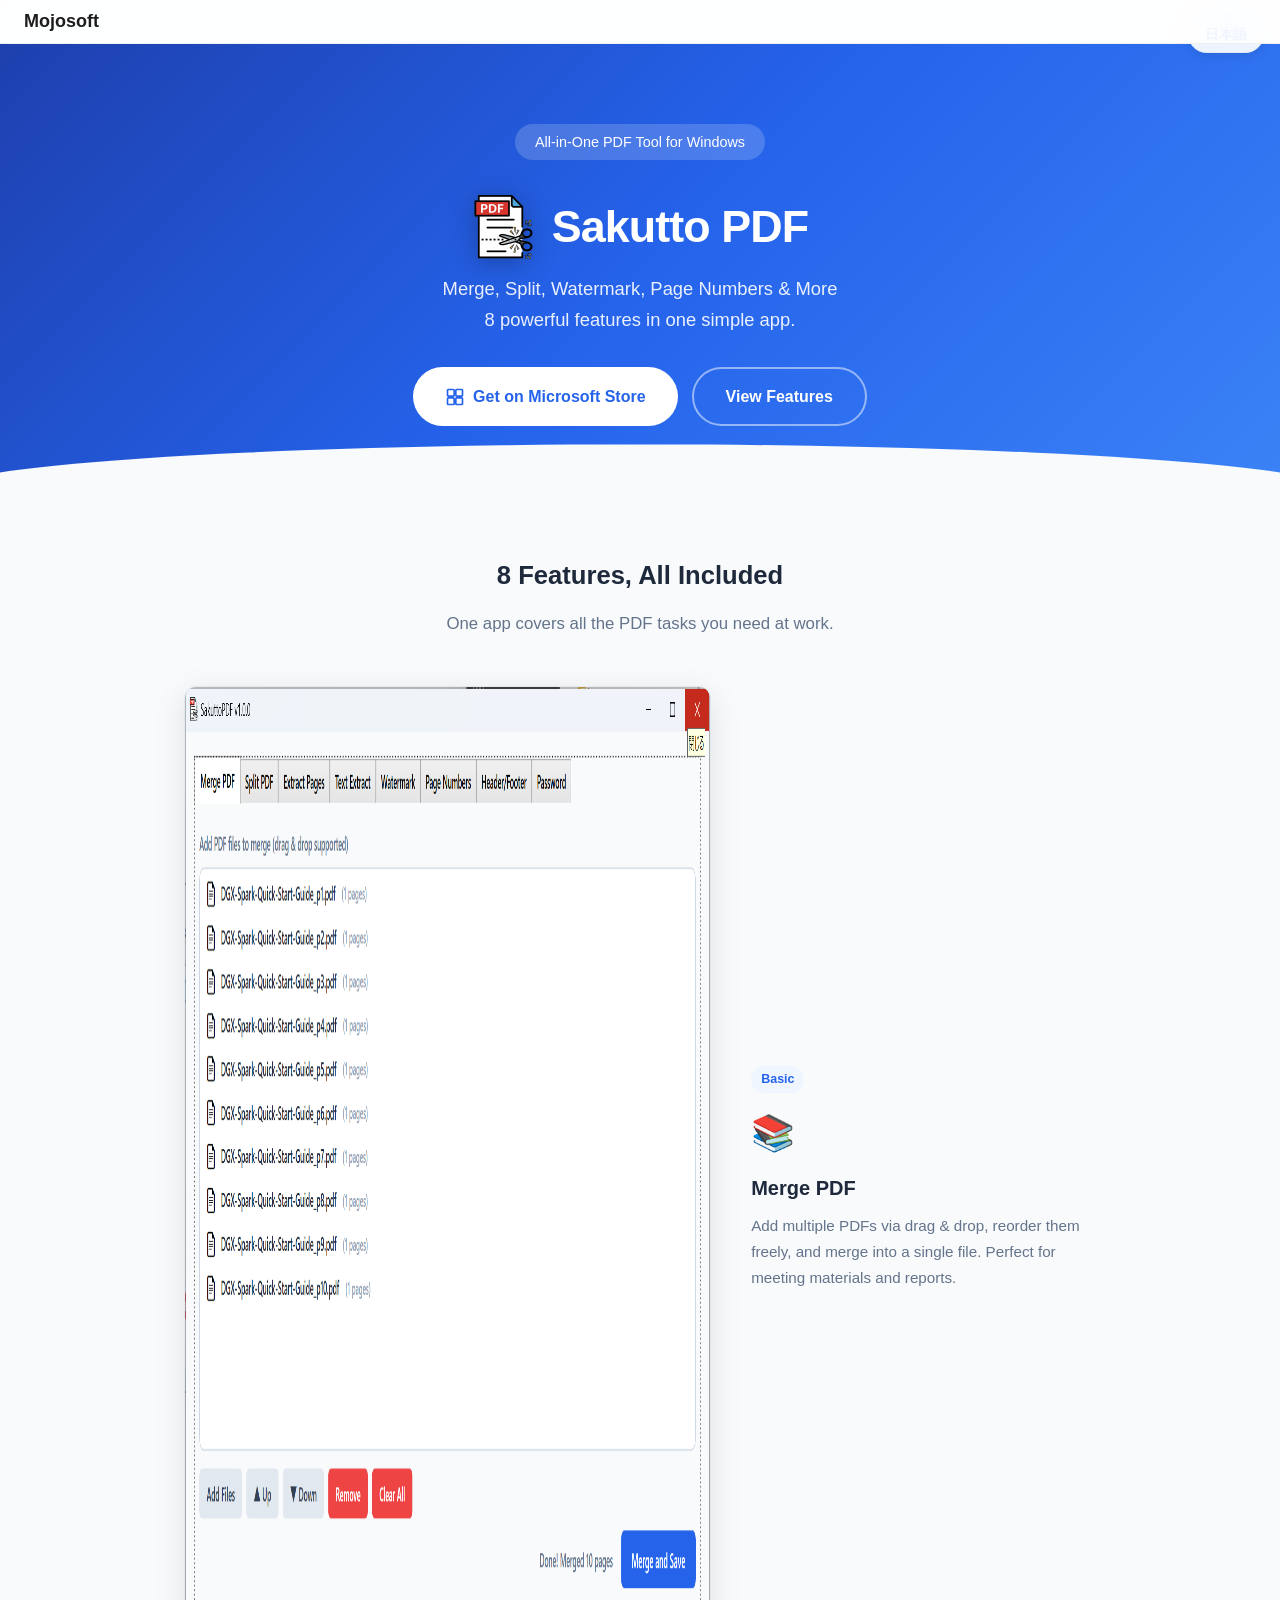
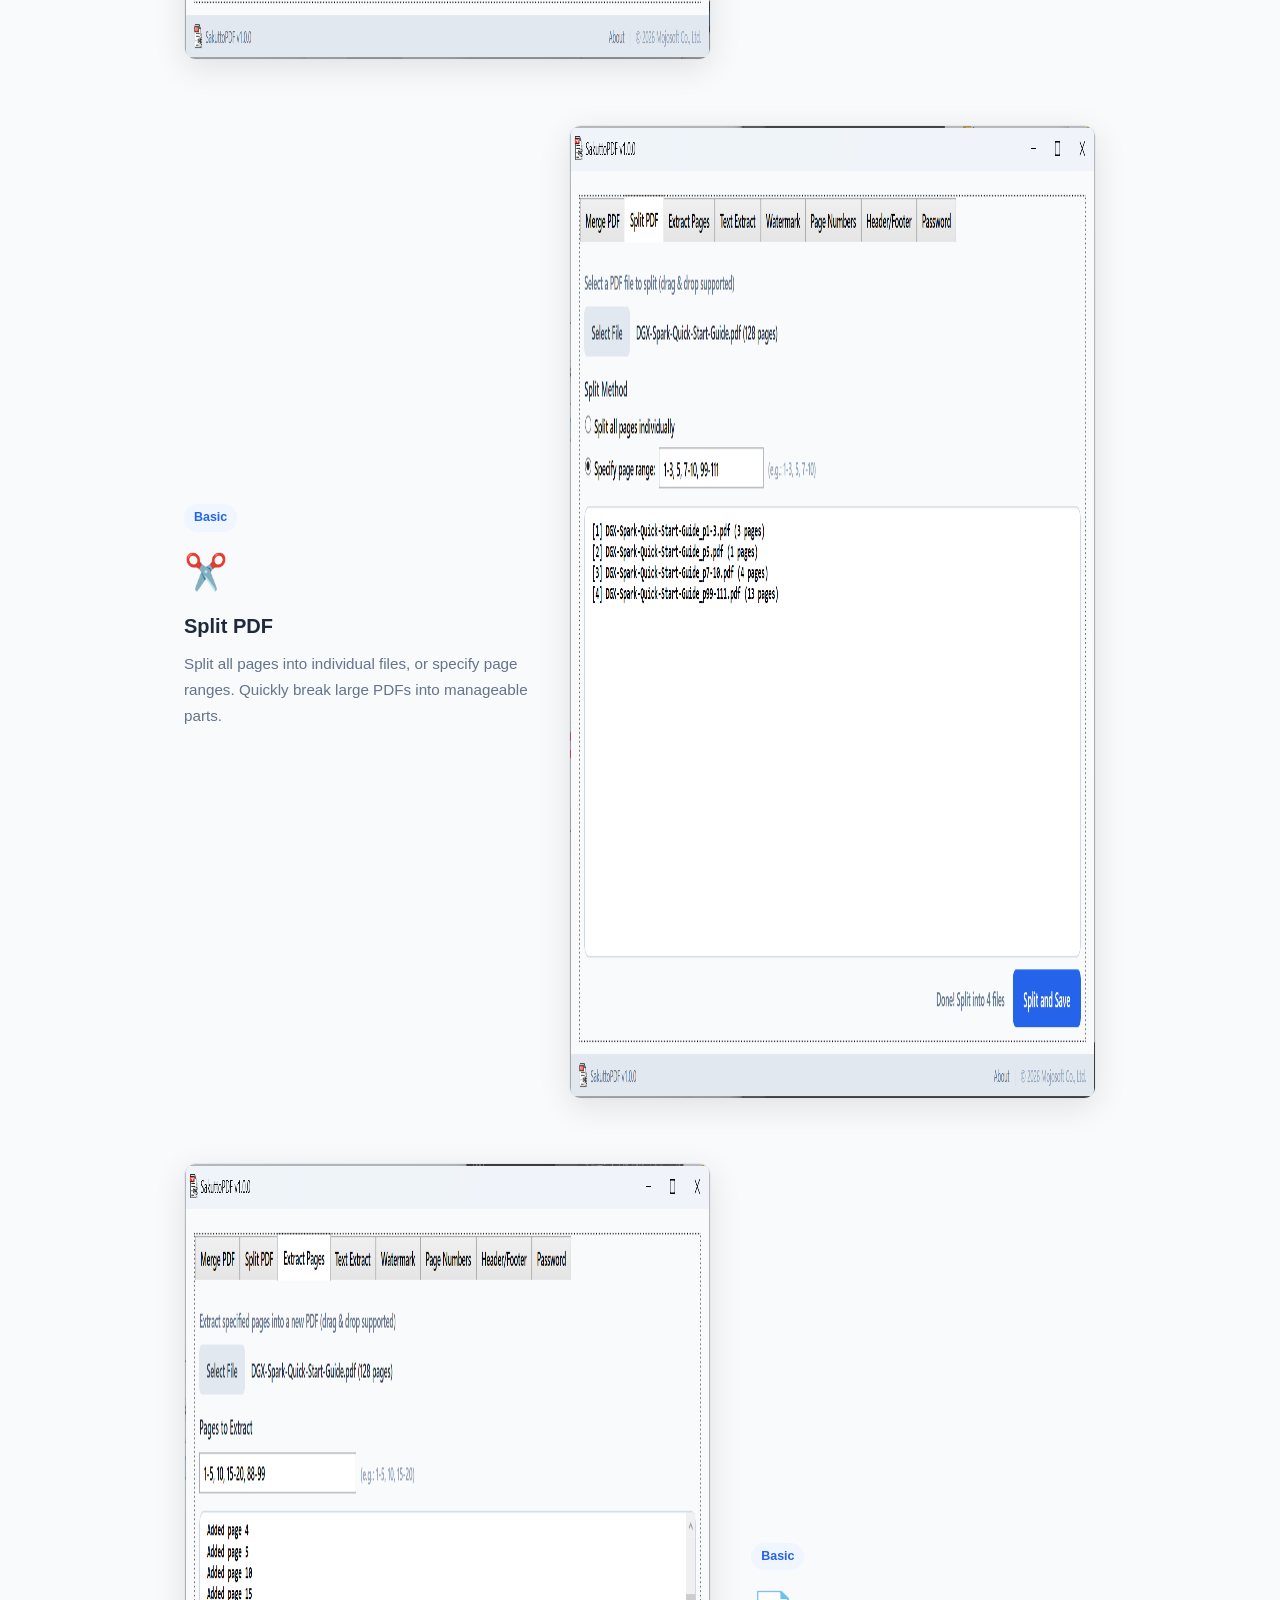
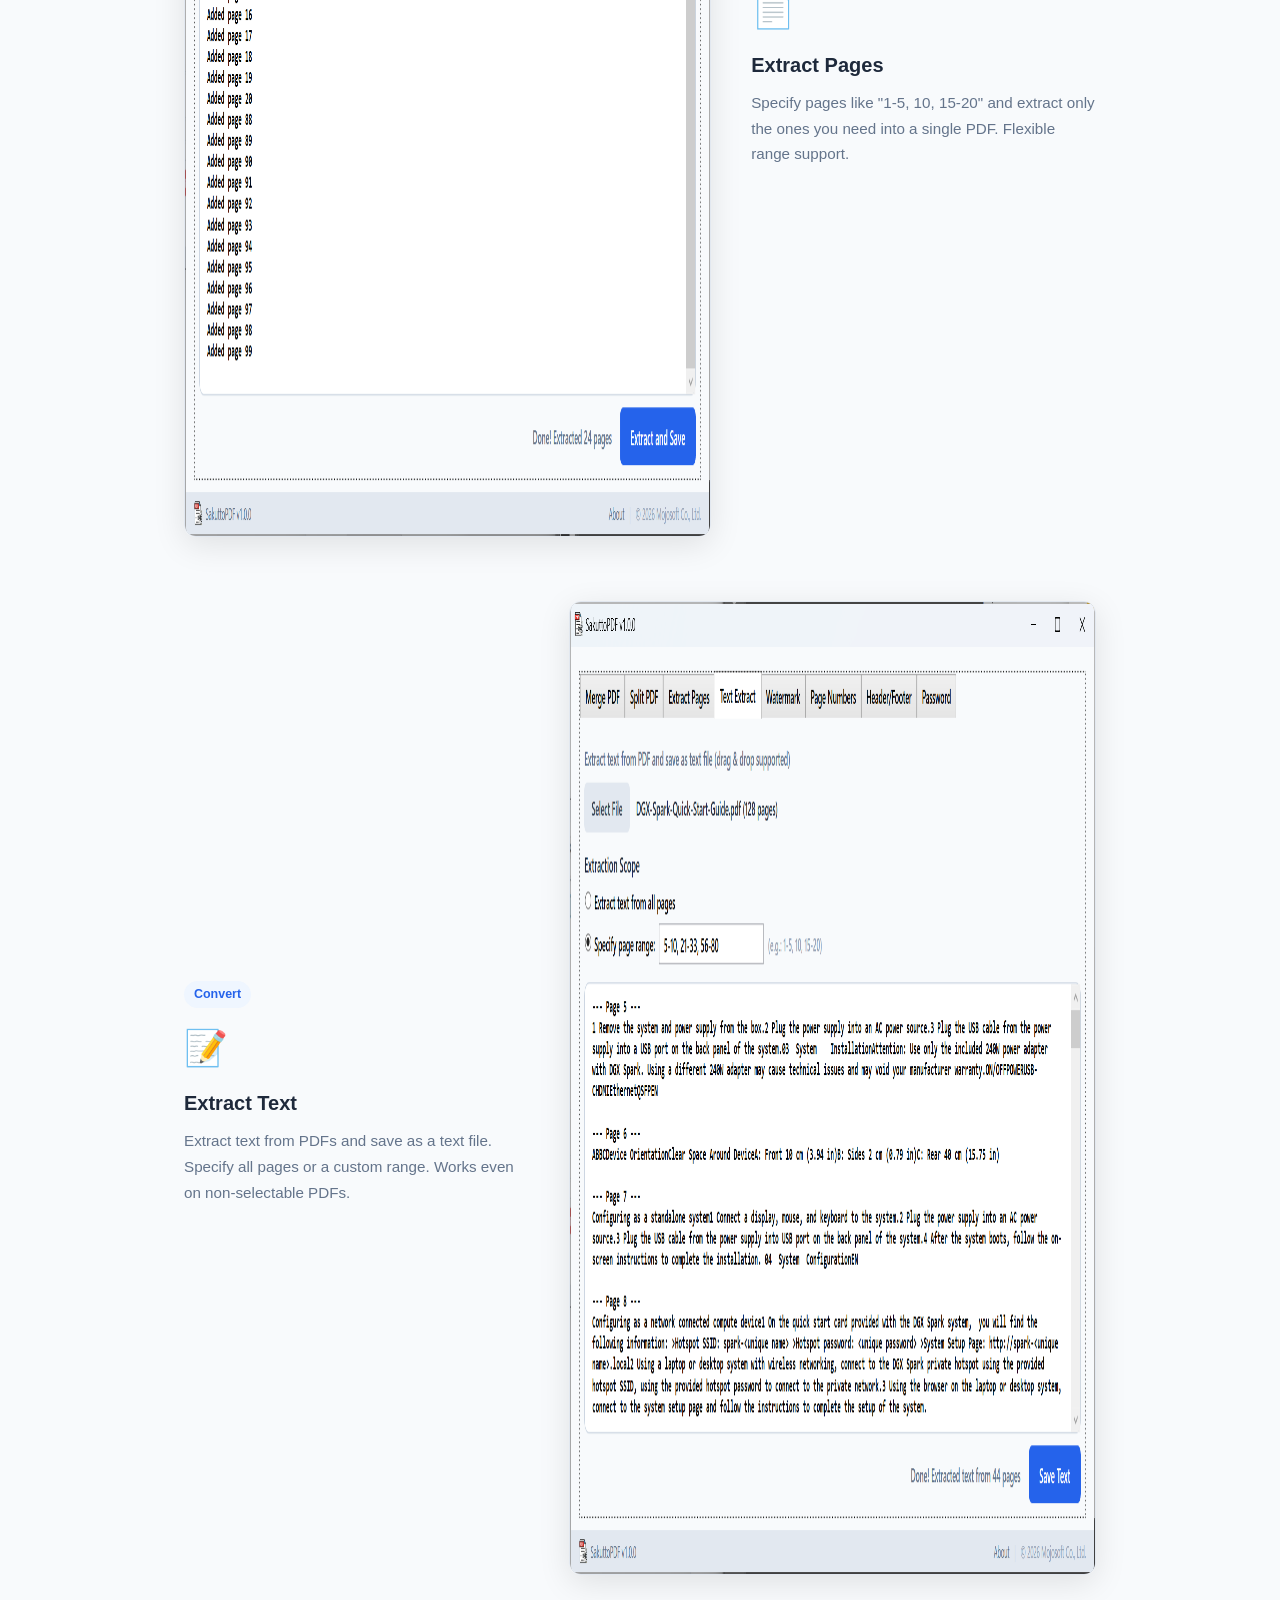
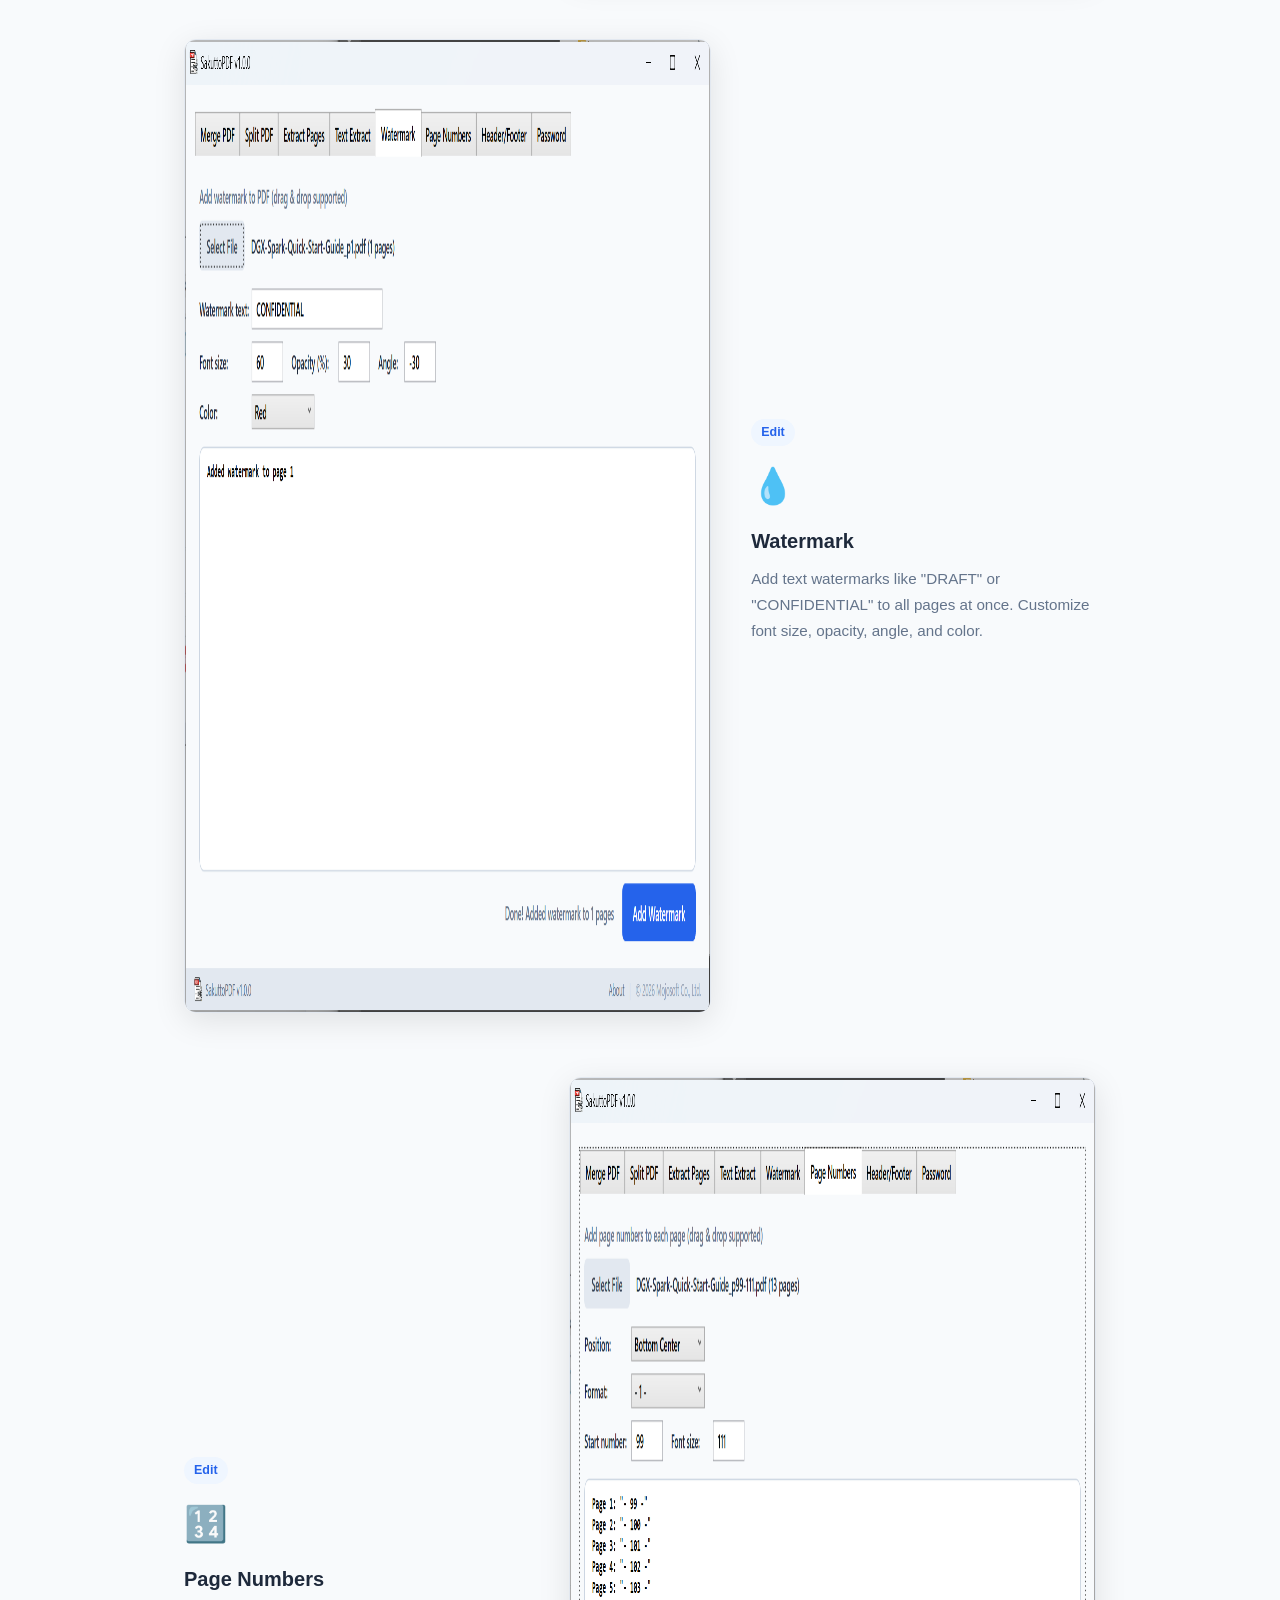
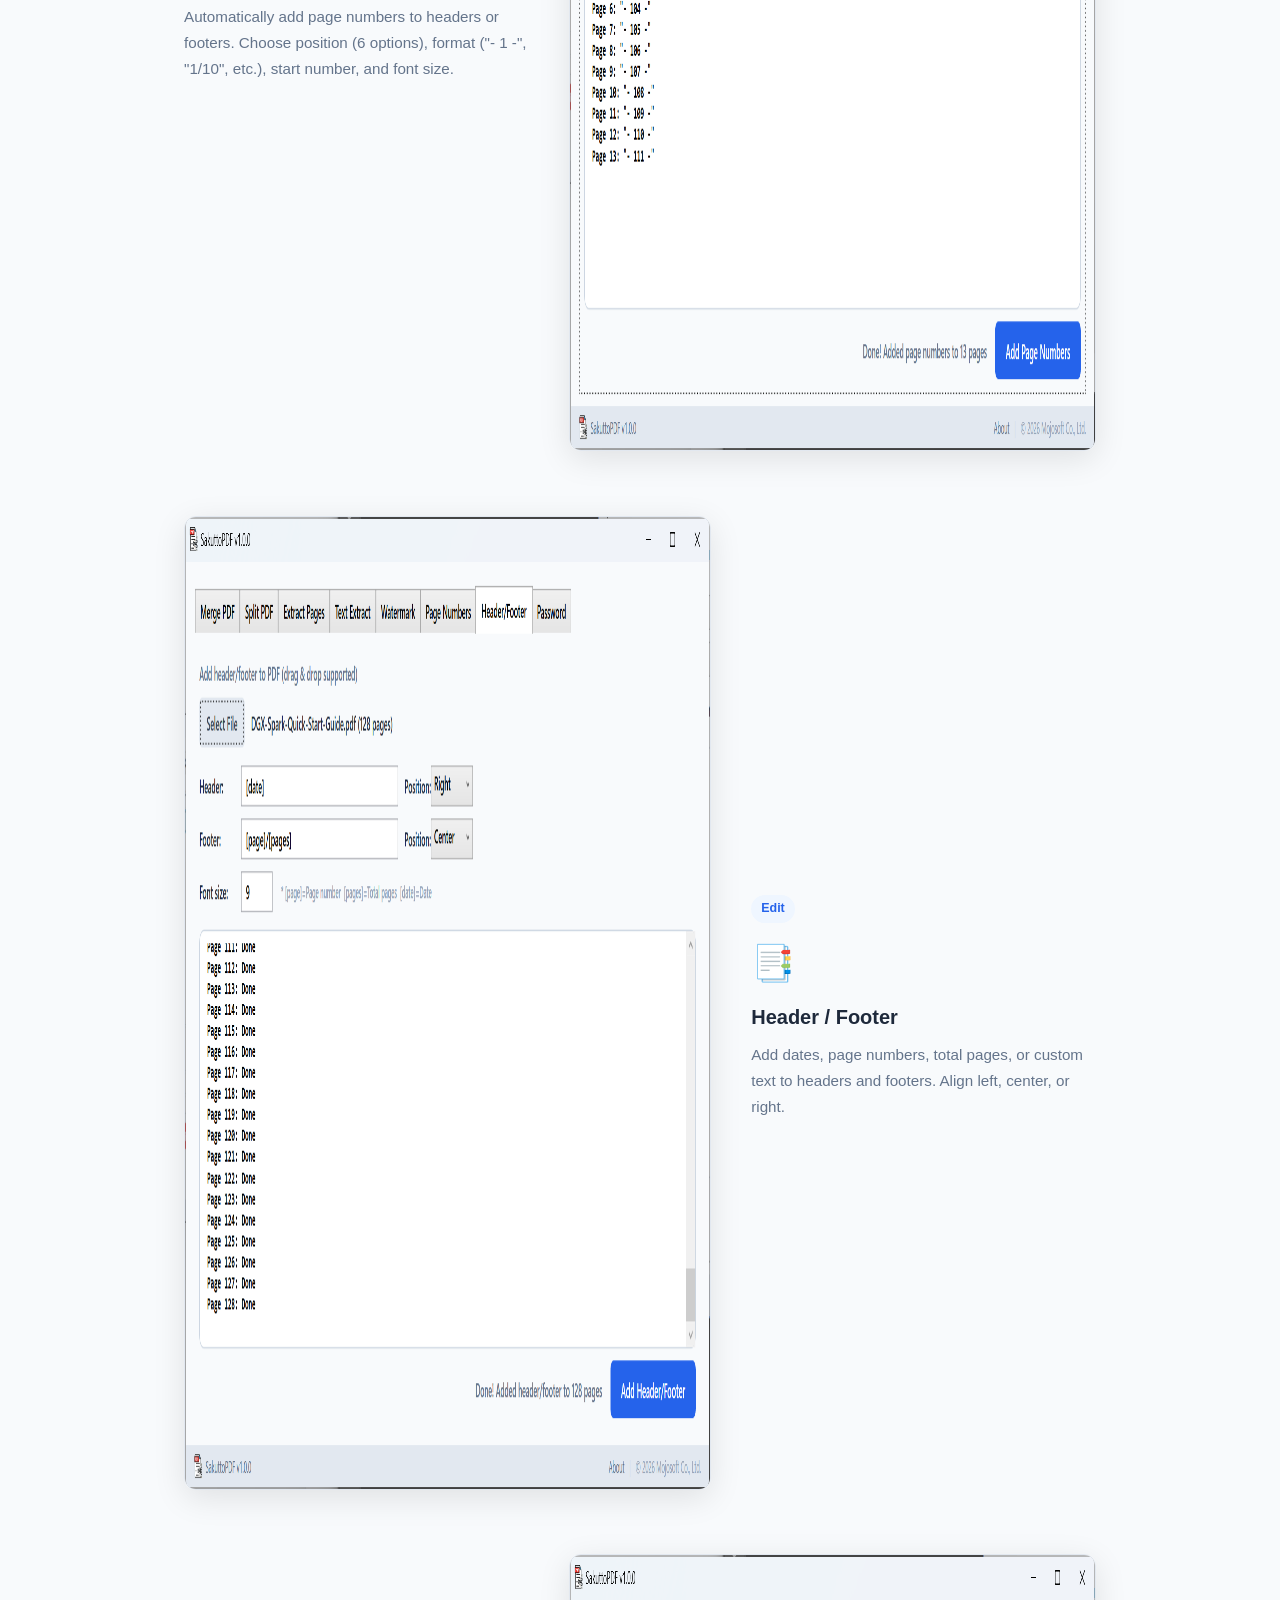
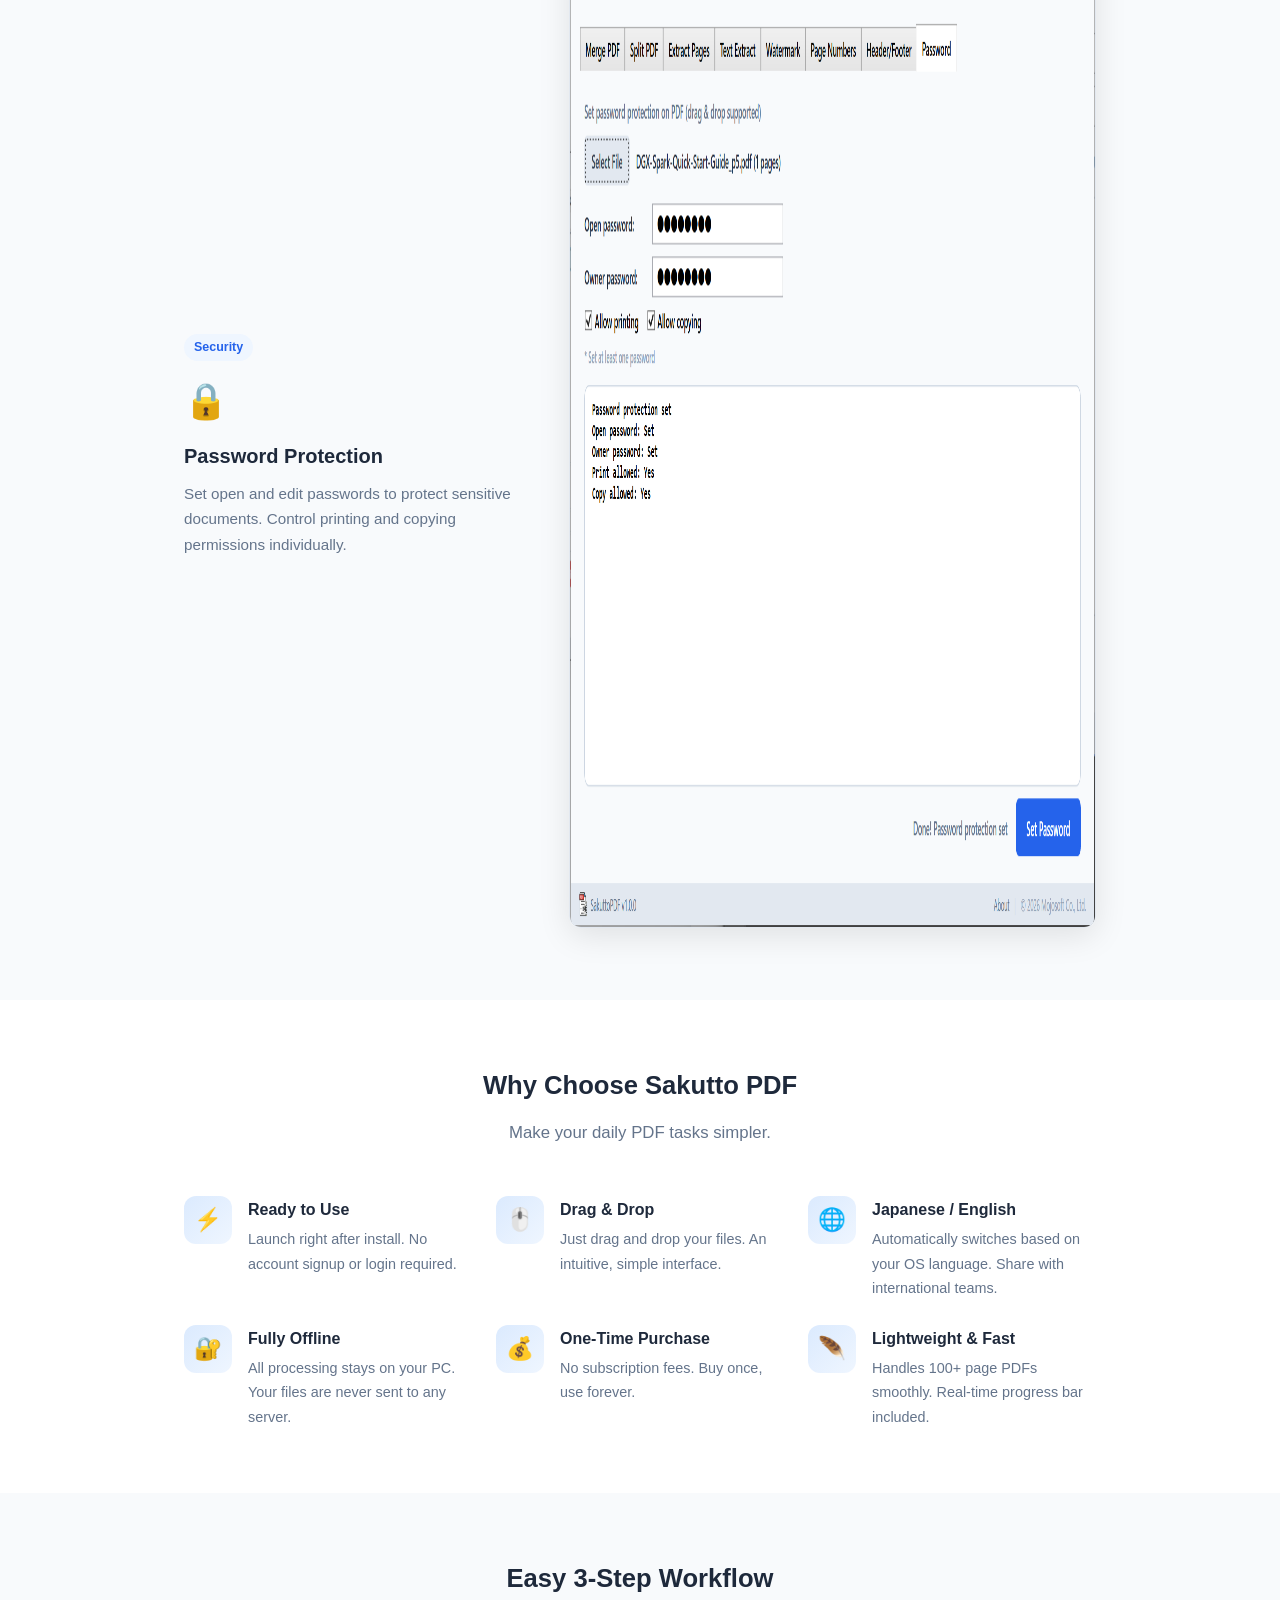
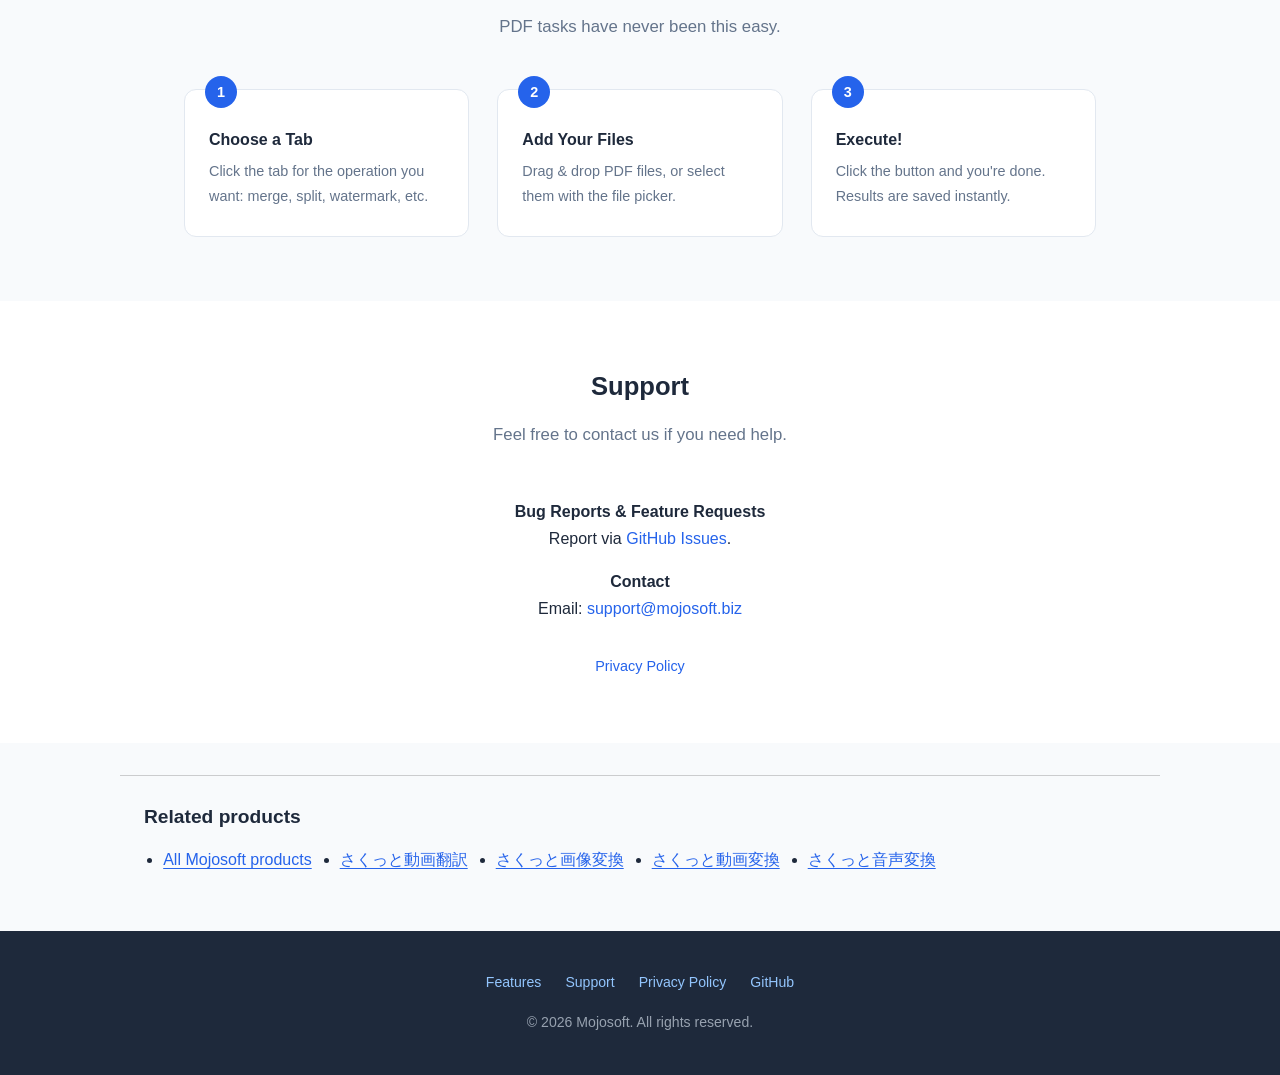
==== en/index.html @ d6b4203a "Improve product SEO, canonical URLs and language navigation" ====
<!DOCTYPE html>
<html lang="en" class="lang-en">
<head>
<meta charset="UTF-8">
<meta name="viewport" content="width=device-width, initial-scale=1.0">
<title>Sakutto PDF | Merge, Split &amp; Watermark PDFs on Windows</title>
<meta name="description" content="Eight PDF tools for Windows: merge, split, extract pages and text, add watermarks, page numbers, headers and footers, and password protection. Available on the Microsoft Store.">
<style>
*{margin:0;padding:0;box-sizing:border-box}
:root{--primary:#2563EB;--primary-dark:#1D4ED8;--accent:#F59E0B;--bg:#F8FAFC;--card:#FFFFFF;--text:#1E293B;--muted:#64748B;--border:#E2E8F0;--radius:12px}
body{font-family:"Segoe UI","Meiryo","Hiragino Sans",sans-serif;background:var(--bg);color:var(--text);line-height:1.7}
a{color:var(--primary);text-decoration:none}
a:hover{text-decoration:underline}

/* Language toggle */
.lang-toggle{position:fixed;top:16px;right:16px;z-index:1000;background:rgba(255,255,255,.92);border:1px solid var(--border);border-radius:999px;padding:6px 16px;font-size:.85rem;font-weight:600;cursor:pointer;box-shadow:0 2px 12px rgba(0,0,0,.1);transition:background .2s}
.lang-toggle:hover{background:#fff;box-shadow:0 4px 16px rgba(0,0,0,.15)}
[data-lang="ja"] .en,[data-lang="en"] .ja{display:none!important}

/* Hero */
.hero{background:linear-gradient(135deg,#1E40AF 0%,#2563EB 50%,#3B82F6 100%);color:#fff;padding:80px 24px 64px;text-align:center;position:relative;overflow:hidden}
.hero::after{content:"";position:absolute;bottom:-2px;left:0;right:0;height:48px;background:var(--bg);clip-path:ellipse(55% 100% at 50% 100%)}
.hero-title{display:flex;align-items:center;justify-content:center;gap:16px;margin-bottom:8px}
.hero-title img{width:64px;height:64px;filter:drop-shadow(0 4px 12px rgba(0,0,0,.25))}
.hero h1{font-size:2.8rem;font-weight:800;letter-spacing:-.02em;margin:0}
.hero .subtitle{font-size:1.15rem;opacity:.9;margin-bottom:32px;font-weight:400}
.hero .tagline{display:inline-block;background:rgba(255,255,255,.18);border-radius:999px;padding:6px 20px;font-size:.9rem;margin-bottom:28px;backdrop-filter:blur(4px)}
.cta-group{display:flex;gap:14px;justify-content:center;flex-wrap:wrap}
.btn{display:inline-flex;align-items:center;gap:8px;padding:14px 32px;border-radius:999px;font-size:1rem;font-weight:600;transition:transform .15s,box-shadow .15s;cursor:pointer;border:none}
.btn-primary{background:#fff;color:var(--primary)}
.btn-primary:hover{transform:translateY(-2px);box-shadow:0 8px 24px rgba(0,0,0,.18);text-decoration:none}
.btn-outline{background:transparent;color:#fff;border:2px solid rgba(255,255,255,.5)}
.btn-outline:hover{background:rgba(255,255,255,.12);text-decoration:none}

/* Container */
.container{max-width:960px;margin:0 auto;padding:0 24px}

/* Section */
.section{padding:64px 0}
.section-title{font-size:1.6rem;font-weight:700;text-align:center;margin-bottom:12px}
.section-desc{text-align:center;color:var(--muted);margin-bottom:48px;font-size:1.05rem}

/* Feature detail rows */
.feature-row{display:flex;gap:40px;align-items:center;margin-bottom:56px;flex-wrap:wrap}
.feature-row:last-child{margin-bottom:0}
.feature-row.reverse{flex-direction:row-reverse}
.feature-img{flex:1 1 55%;min-width:280px}
.feature-img img{width:100%;border-radius:var(--radius);box-shadow:0 8px 32px rgba(0,0,0,.10);border:1px solid var(--border);transition:transform .2s,box-shadow .2s}
.feature-img img:hover{transform:scale(1.02);box-shadow:0 12px 40px rgba(0,0,0,.15)}
.feature-info{flex:1 1 35%;min-width:220px}
.feature-info .feature-icon{font-size:2.2rem;margin-bottom:8px;display:block}
.feature-info h3{font-size:1.25rem;margin-bottom:8px;font-weight:700}
.feature-info p{font-size:.95rem;color:var(--muted);line-height:1.7}
.feature-info .feature-tag{display:inline-block;background:#EFF6FF;color:var(--primary);font-size:.78rem;font-weight:600;padding:3px 10px;border-radius:999px;margin-bottom:10px}

/* Points */
.points{display:grid;grid-template-columns:repeat(auto-fit,minmax(260px,1fr));gap:24px;margin-top:40px}
.point{display:flex;gap:16px;align-items:flex-start}
.point-icon{flex-shrink:0;width:48px;height:48px;border-radius:12px;background:linear-gradient(135deg,#DBEAFE,#EFF6FF);display:flex;align-items:center;justify-content:center;font-size:1.4rem}
.point h3{font-size:1rem;margin-bottom:4px}
.point p{font-size:.9rem;color:var(--muted)}

/* How to use */
.steps{display:grid;grid-template-columns:repeat(auto-fit,minmax(240px,1fr));gap:28px;counter-reset:step}
.step{background:var(--card);border:1px solid var(--border);border-radius:var(--radius);padding:28px 24px;position:relative}
.step::before{counter-increment:step;content:counter(step);position:absolute;top:-14px;left:20px;width:32px;height:32px;border-radius:50%;background:var(--primary);color:#fff;font-weight:700;font-size:.9rem;display:flex;align-items:center;justify-content:center}
.step h3{margin-top:8px;font-size:1rem;margin-bottom:6px}
.step p{font-size:.9rem;color:var(--muted)}

/* Footer */
footer{background:#1E293B;color:#CBD5E1;padding:40px 24px;text-align:center;font-size:.88rem}
footer a{color:#93C5FD}
footer .footer-links{margin-bottom:16px;display:flex;gap:24px;justify-content:center;flex-wrap:wrap}
footer .copyright{opacity:.7;margin-top:8px}

/* Responsive */
@media(max-width:700px){
  .hero h1{font-size:2rem}
  .hero .subtitle{font-size:1rem}
  .feature-row,.feature-row.reverse{flex-direction:column}
  .feature-img{min-width:100%}
  .feature-info{min-width:100%;text-align:center}
  .section{padding:48px 0}
  .feature-row{margin-bottom:40px}
}
</style>
  <link rel="canonical" href="https://mojosoftjp.github.io/sakutto-pdf/en/">
  <link rel="alternate" href="https://mojosoftjp.github.io/sakutto-pdf/" hreflang="ja">
  <link rel="alternate" href="https://mojosoftjp.github.io/sakutto-pdf/en/" hreflang="en">
  <link rel="alternate" href="https://mojosoftjp.github.io/sakutto-pdf/" hreflang="x-default">
  <meta name="robots" content="index, follow, max-image-preview:large">
  <meta property="og:title" content="Sakutto PDF | Merge, Split &amp; Watermark PDFs on Windows">
  <meta property="og:description" content="Eight PDF tools for Windows: merge, split, extract pages and text, add watermarks, page numbers, headers and footers, and password protection. Available on the Microsoft Store.">
  <meta property="og:url" content="https://mojosoftjp.github.io/sakutto-pdf/en/">
  <meta property="og:type" content="website">
  <meta property="og:site_name" content="Mojosoft">
  <meta property="og:locale" content="en_US">
  <meta name="twitter:title" content="Sakutto PDF | Merge, Split &amp; Watermark PDFs on Windows">
  <meta name="twitter:description" content="Eight PDF tools for Windows: merge, split, extract pages and text, add watermarks, page numbers, headers and footers, and password protection. Available on the Microsoft Store.">
  <meta property="og:image" content="https://mojosoftjp.github.io/sakutto-pdf/ss1.png">
  <meta name="twitter:image" content="https://mojosoftjp.github.io/sakutto-pdf/ss1.png">
  <meta property="og:image:alt" content="Sakutto PDF | Merge, Split &amp; Watermark PDFs on Windows">
  <meta name="twitter:image:alt" content="Sakutto PDF | Merge, Split &amp; Watermark PDFs on Windows">
  <meta property="og:image:width" content="1505">
  <meta property="og:image:height" content="974">
  <meta name="twitter:card" content="summary_large_image">
<script type="application/ld+json">
{
  "@context": "https://schema.org",
  "@graph": [
    {
      "@type": "SoftwareApplication",
      "@id": "https://mojosoftjp.github.io/sakutto-pdf/en/#software",
      "name": "さくっとPDF",
      "url": "https://mojosoftjp.github.io/sakutto-pdf/en/",
      "description": "Eight PDF tools for Windows: merge, split, extract pages and text, add watermarks, page numbers, headers and footers, and password protection. Available on the Microsoft Store.",
      "image": "https://mojosoftjp.github.io/sakutto-pdf/ss1.png",
      "operatingSystem": "Windows",
      "applicationCategory": "UtilitiesApplication",
      "inLanguage": "en",
      "publisher": {
        "@type": "Organization",
        "@id": "https://mojosoft.biz/#organization",
        "name": "Mojosoft",
        "url": "https://mojosoft.biz/"
      }
    },
    {
      "@type": "BreadcrumbList",
      "@id": "https://mojosoftjp.github.io/sakutto-pdf/en/#breadcrumb",
      "itemListElement": [
        {
          "@type": "ListItem",
          "position": 1,
          "name": "Mojosoft",
          "item": "https://mojosoft.biz/"
        },
        {
          "@type": "ListItem",
          "position": 2,
          "name": "さくっとPDF",
          "item": "https://mojosoftjp.github.io/sakutto-pdf/en/"
        }
      ]
    },
    {
      "@type": "WebPage",
      "@id": "https://mojosoftjp.github.io/sakutto-pdf/en/#webpage",
      "url": "https://mojosoftjp.github.io/sakutto-pdf/en/",
      "name": "Sakutto PDF | Merge, Split & Watermark PDFs on Windows",
      "inLanguage": "en",
      "mainEntity": {
        "@id": "https://mojosoftjp.github.io/sakutto-pdf/en/#software"
      },
      "breadcrumb": {
        "@id": "https://mojosoftjp.github.io/sakutto-pdf/en/#breadcrumb"
      }
    }
  ]
}
</script>
<style id="seo-navigation-style">
.seo-navigation{max-width:1040px;margin:32px auto;padding:24px;line-height:1.8;border-top:1px solid #8886}
.seo-navigation h2{font-size:1.2rem;margin:0 0 12px}.seo-navigation ul{padding-left:1.2em;display:flex;flex-wrap:wrap;gap:8px 28px}
.seo-navigation a{text-decoration:underline;text-underline-offset:3px}.seo-navigation details{padding:12px 0;border-bottom:1px solid #8884}
.seo-navigation summary{cursor:pointer;font-weight:600}.seo-navigation p{margin:10px 0}.seo-product-label{display:block;font-size:.35em;line-height:1.5;margin-bottom:.6em;letter-spacing:0}
.seo-table-scroll{max-width:100%;overflow-x:auto;margin:16px 0}code{overflow-wrap:anywhere;word-break:break-word}
@media(prefers-reduced-motion:reduce){.fade-in,.reveal,.reveal-scale,.rv{opacity:1!important;transform:none!important;animation:none!important;transition:none!important}}
</style><noscript><style>.fade-in,.reveal,.reveal-scale,.rv{opacity:1!important;transform:none!important}</style></noscript>
</head>
<body data-lang="en">

<!-- Mojosoft Header -->
<nav style="position:fixed;top:0;left:0;right:0;z-index:9999;background:rgba(255,255,255,.85);backdrop-filter:saturate(180%) blur(20px);-webkit-backdrop-filter:saturate(180%) blur(20px);border-bottom:1px solid rgba(0,0,0,.06);height:44px;display:flex;align-items:center;padding:0 24px;">
  <a href="https://mojosoft.biz/" style="font-size:18px;font-weight:700;color:#1D1D1F;text-decoration:none;font-family:'Noto Sans JP',sans-serif;">Mojosoft</a>
</nav>
<div style="height:44px;"></div>

<!-- Language toggle -->
<a class="lang-toggle" href="https://mojosoftjp.github.io/sakutto-pdf/" lang="ja" style="text-decoration:none">日本語</a>

<!-- Hero -->
<header class="hero">
  <div class="ja"><div class="tagline">Windows 用 PDF 効率化ツール</div></div>
  <div class="en"><div class="tagline">All-in-One PDF Tool for Windows</div></div>
  <div class="hero-title">
    <img src="../logo.png" alt="Sakutto PDF icon" width="512" height="512" decoding="async">
    <h1><span class="ja">さくっとPDF</span><span class="en">Sakutto PDF</span></h1>
  </div>
  <p class="subtitle">
    <span class="ja">結合・分割・透かし・ページ番号・テキスト化<br>8つの機能をシンプルなひとつのアプリに。</span>
    <span class="en">Merge, Split, Watermark, Page Numbers &amp; More<br>8 powerful features in one simple app.</span>
  </p>
  <div class="cta-group">
    <a href="https://apps.microsoft.com/detail/9P1GW699TK0N" class="btn btn-primary">
      <svg width="20" height="20" viewBox="0 0 24 24" fill="none" stroke="currentColor" stroke-width="2"><rect x="3" y="3" width="8" height="8" rx="1"/><rect x="13" y="3" width="8" height="8" rx="1"/><rect x="3" y="13" width="8" height="8" rx="1"/><rect x="13" y="13" width="8" height="8" rx="1"/></svg>
      <span class="ja">Microsoft Store で入手</span><span class="en">Get on Microsoft Store</span>
    </a>
    <a href="#features" class="btn btn-outline">
      <span class="ja">機能を見る</span><span class="en">View Features</span>
    </a>
  </div>
</header>

<!-- Features -->
<section id="features" class="section">
  <div class="container">
    <h2 class="section-title"><span class="ja">8つの機能、ぜんぶ入り</span><span class="en">8 Features, All Included</span></h2>
    <p class="section-desc"><span class="ja">仕事で使うPDF操作を、このアプリひとつでカバーします。</span><span class="en">One app covers all the PDF tasks you need at work.</span></p>

    <!-- 1: Merge -->
    <div class="feature-row">
      <div class="feature-img">
        <img class="ja" src="../ss1.png" alt="PDF結合の画面" loading="lazy" width="1505" height="974" decoding="async">
        <img class="en" src="../en1.png" alt="PDF Merge" loading="lazy" width="1505" height="974" decoding="async">
      </div>
      <div class="feature-info">
        <span class="feature-tag ja">基本機能</span><span class="feature-tag en">Basic</span>
        <span class="feature-icon">📚</span>
        <h3><span class="ja">PDF結合</span><span class="en">Merge PDF</span></h3>
        <p><span class="ja">複数のPDFをドラッグ&amp;ドロップで追加し、好きな順番に並べ替えて1つのファイルに結合。会議資料や報告書のまとめに。</span><span class="en">Add multiple PDFs via drag &amp; drop, reorder them freely, and merge into a single file. Perfect for meeting materials and reports.</span></p>
      </div>
    </div>

    <!-- 2: Split -->
    <div class="feature-row reverse">
      <div class="feature-img">
        <img class="ja" src="../ss2.png" alt="PDF分割の画面" loading="lazy" width="1505" height="974" decoding="async">
        <img class="en" src="../en2.png" alt="PDF Split" loading="lazy" width="1505" height="974" decoding="async">
      </div>
      <div class="feature-info">
        <span class="feature-tag ja">基本機能</span><span class="feature-tag en">Basic</span>
        <span class="feature-icon">✂️</span>
        <h3><span class="ja">PDF分割</span><span class="en">Split PDF</span></h3>
        <p><span class="ja">全ページを個別ファイルに分割、またはページ範囲を指定して分割。大きなPDFを必要な単位でサクッと分けられます。</span><span class="en">Split all pages into individual files, or specify page ranges. Quickly break large PDFs into manageable parts.</span></p>
      </div>
    </div>

    <!-- 3: Extract Pages -->
    <div class="feature-row">
      <div class="feature-img">
        <img class="ja" src="../ss3.png" alt="ページ抜き出しの画面" loading="lazy" width="1505" height="974" decoding="async">
        <img class="en" src="../en3.png" alt="Extract Pages" loading="lazy" width="1505" height="974" decoding="async">
      </div>
      <div class="feature-info">
        <span class="feature-tag ja">基本機能</span><span class="feature-tag en">Basic</span>
        <span class="feature-icon">📄</span>
        <h3><span class="ja">ページ抜き出し</span><span class="en">Extract Pages</span></h3>
        <p><span class="ja">「1-5, 10, 15-20」のように必要なページだけを指定して、1つのPDFにまとめて抽出。柔軟な範囲指定に対応。</span><span class="en">Specify pages like "1-5, 10, 15-20" and extract only the ones you need into a single PDF. Flexible range support.</span></p>
      </div>
    </div>

    <!-- 4: Extract Text -->
    <div class="feature-row reverse">
      <div class="feature-img">
        <img class="ja" src="../ss4.png" alt="テキスト抽出の画面" loading="lazy" width="1505" height="974" decoding="async">
        <img class="en" src="../en4.png" alt="Extract Text" loading="lazy" width="1505" height="974" decoding="async">
      </div>
      <div class="feature-info">
        <span class="feature-tag ja">変換機能</span><span class="feature-tag en">Convert</span>
        <span class="feature-icon">📝</span>
        <h3><span class="ja">テキスト抽出</span><span class="en">Extract Text</span></h3>
        <p><span class="ja">PDFからテキストを一括抽出してテキストファイルに保存。全ページまたはページ範囲を指定可能。コピペできないPDFにも。</span><span class="en">Extract text from PDFs and save as a text file. Specify all pages or a custom range. Works even on non-selectable PDFs.</span></p>
      </div>
    </div>

    <!-- 5: Watermark -->
    <div class="feature-row">
      <div class="feature-img">
        <img class="ja" src="../ss5.png" alt="透かし追加の画面" loading="lazy" width="1505" height="974" decoding="async">
        <img class="en" src="../en5.png" alt="Watermark" loading="lazy" width="1505" height="974" decoding="async">
      </div>
      <div class="feature-info">
        <span class="feature-tag ja">編集機能</span><span class="feature-tag en">Edit</span>
        <span class="feature-icon">💧</span>
        <h3><span class="ja">透かし（ウォーターマーク）</span><span class="en">Watermark</span></h3>
        <p><span class="ja">「社外秘」「DRAFT」「CONFIDENTIAL」など、テキスト透かしを全ページに一括追加。文字サイズ・透明度・角度・色を自由にカスタマイズ。</span><span class="en">Add text watermarks like "DRAFT" or "CONFIDENTIAL" to all pages at once. Customize font size, opacity, angle, and color.</span></p>
      </div>
    </div>

    <!-- 6: Page Numbers -->
    <div class="feature-row reverse">
      <div class="feature-img">
        <img class="ja" src="../ss6.png" alt="ページ番号追加の画面" loading="lazy" width="1505" height="974" decoding="async">
        <img class="en" src="../en6.png" alt="Page Numbers" loading="lazy" width="1505" height="974" decoding="async">
      </div>
      <div class="feature-info">
        <span class="feature-tag ja">編集機能</span><span class="feature-tag en">Edit</span>
        <span class="feature-icon">🔢</span>
        <h3><span class="ja">ページ番号</span><span class="en">Page Numbers</span></h3>
        <p><span class="ja">ヘッダーやフッターにページ番号を自動追加。位置（6箇所）・書式（「- 1 -」「1/10」など）・開始番号・文字サイズを選べます。</span><span class="en">Automatically add page numbers to headers or footers. Choose position (6 options), format ("- 1 -", "1/10", etc.), start number, and font size.</span></p>
      </div>
    </div>

    <!-- 7: Header/Footer -->
    <div class="feature-row">
      <div class="feature-img">
        <img class="ja" src="../ss7.png" alt="ヘッダー/フッターの画面" loading="lazy" width="1505" height="974" decoding="async">
        <img class="en" src="../en7.png" alt="Header/Footer" loading="lazy" width="1505" height="974" decoding="async">
      </div>
      <div class="feature-info">
        <span class="feature-tag ja">編集機能</span><span class="feature-tag en">Edit</span>
        <span class="feature-icon">📑</span>
        <h3><span class="ja">ヘッダー/フッター</span><span class="en">Header / Footer</span></h3>
        <p><span class="ja">日付・ページ番号・総ページ数・任意テキストをヘッダーやフッターに自由に追加。配置も左/中央/右から選択できます。</span><span class="en">Add dates, page numbers, total pages, or custom text to headers and footers. Align left, center, or right.</span></p>
      </div>
    </div>

    <!-- 8: Password -->
    <div class="feature-row reverse">
      <div class="feature-img">
        <img class="ja" src="../ss8.png" alt="パスワード保護の画面" loading="lazy" width="1505" height="974" decoding="async">
        <img class="en" src="../en8.png" alt="Password Protection" loading="lazy" width="1505" height="974" decoding="async">
      </div>
      <div class="feature-info">
        <span class="feature-tag ja">セキュリティ</span><span class="feature-tag en">Security</span>
        <span class="feature-icon">🔒</span>
        <h3><span class="ja">パスワード保護</span><span class="en">Password Protection</span></h3>
        <p><span class="ja">閲覧パスワード・編集パスワードを設定して機密文書を保護。印刷やコピーの許可/禁止も個別に設定可能。</span><span class="en">Set open and edit passwords to protect sensitive documents. Control printing and copying permissions individually.</span></p>
      </div>
    </div>
  </div>
</section>

<!-- Why -->
<section class="section" style="background:#fff">
  <div class="container">
    <h2 class="section-title"><span class="ja">選ばれる理由</span><span class="en">Why Choose Sakutto PDF</span></h2>
    <p class="section-desc"><span class="ja">日常のPDF作業を、もっとシンプルに。</span><span class="en">Make your daily PDF tasks simpler.</span></p>
    <div class="points">
      <div class="point">
        <div class="point-icon">⚡</div>
        <div>
          <h3><span class="ja">すぐ使える</span><span class="en">Ready to Use</span></h3>
          <p><span class="ja">インストールしたらすぐ起動。アカウント登録もログインも不要です。</span><span class="en">Launch right after install. No account signup or login required.</span></p>
        </div>
      </div>
      <div class="point">
        <div class="point-icon">🖱️</div>
        <div>
          <h3><span class="ja">ドラッグ&amp;ドロップ</span><span class="en">Drag &amp; Drop</span></h3>
          <p><span class="ja">ファイルをドラッグ&amp;ドロップするだけ。直感的に使えるシンプルなUI。</span><span class="en">Just drag and drop your files. An intuitive, simple interface.</span></p>
        </div>
      </div>
      <div class="point">
        <div class="point-icon">🌐</div>
        <div>
          <h3><span class="ja">日本語/英語対応</span><span class="en">Japanese / English</span></h3>
          <p><span class="ja">OSの言語設定に合わせて自動で切り替わります。海外のチームとも共有OK。</span><span class="en">Automatically switches based on your OS language. Share with international teams.</span></p>
        </div>
      </div>
      <div class="point">
        <div class="point-icon">🔐</div>
        <div>
          <h3><span class="ja">完全オフライン</span><span class="en">Fully Offline</span></h3>
          <p><span class="ja">すべての処理はPC上で完結。ファイルが外部に送信されることはありません。</span><span class="en">All processing stays on your PC. Your files are never sent to any server.</span></p>
        </div>
      </div>
      <div class="point">
        <div class="point-icon">💰</div>
        <div>
          <h3><span class="ja">買い切り</span><span class="en">One-Time Purchase</span></h3>
          <p><span class="ja">月額課金なし。一度購入すればずっと使えます。</span><span class="en">No subscription fees. Buy once, use forever.</span></p>
        </div>
      </div>
      <div class="point">
        <div class="point-icon">🪶</div>
        <div>
          <h3><span class="ja">軽量&amp;高速</span><span class="en">Lightweight &amp; Fast</span></h3>
          <p><span class="ja">100ページ超のPDFもサクサク処理。進捗バーでリアルタイムに確認。</span><span class="en">Handles 100+ page PDFs smoothly. Real-time progress bar included.</span></p>
        </div>
      </div>
    </div>
  </div>
</section>

<!-- How to use -->
<section class="section">
  <div class="container">
    <h2 class="section-title"><span class="ja">使い方はかんたん 3ステップ</span><span class="en">Easy 3-Step Workflow</span></h2>
    <p class="section-desc"><span class="ja">PDF操作がこんなにラクになります。</span><span class="en">PDF tasks have never been this easy.</span></p>
    <div class="steps">
      <div class="step">
        <h3><span class="ja">タブを選ぶ</span><span class="en">Choose a Tab</span></h3>
        <p><span class="ja">結合・分割・透かしなど、やりたい操作のタブをクリック。</span><span class="en">Click the tab for the operation you want: merge, split, watermark, etc.</span></p>
      </div>
      <div class="step">
        <h3><span class="ja">ファイルを入れる</span><span class="en">Add Your Files</span></h3>
        <p><span class="ja">PDFファイルをドラッグ&amp;ドロップ、またはボタンで選択。</span><span class="en">Drag &amp; drop PDF files, or select them with the file picker.</span></p>
      </div>
      <div class="step">
        <h3><span class="ja">実行！</span><span class="en">Execute!</span></h3>
        <p><span class="ja">ボタンをクリックするだけ。処理結果はすぐに保存されます。</span><span class="en">Click the button and you're done. Results are saved instantly.</span></p>
      </div>
    </div>
  </div>
</section>

<!-- Support -->
<section id="support" class="section" style="background:#fff">
  <div class="container">
    <h2 class="section-title"><span class="ja">サポート</span><span class="en">Support</span></h2>
    <p class="section-desc"><span class="ja">お困りの際はお気軽にお問い合わせください。</span><span class="en">Feel free to contact us if you need help.</span></p>
    <div style="max-width:560px;margin:0 auto;text-align:center">
      <p style="margin-bottom:16px">
        <strong><span class="ja">不具合の報告・機能のリクエスト</span><span class="en">Bug Reports &amp; Feature Requests</span></strong><br>
        <span class="ja"><a href="https://github.com/mojosoftjp/sakutto-pdf/issues">GitHub Issues</a> からご報告いただけます。</span>
        <span class="en">Report via <a href="https://github.com/mojosoftjp/sakutto-pdf/issues">GitHub Issues</a>.</span>
      </p>
      <p style="margin-bottom:16px">
        <strong><span class="ja">お問い合わせ</span><span class="en">Contact</span></strong><br>
        Email: <a href="mailto:support@mojosoft.biz">support@mojosoft.biz</a>
      </p>
      <p style="color:var(--muted);font-size:.9rem;margin-top:32px">
        <a href="../privacy.html"><span class="ja">プライバシーポリシー</span><span class="en">Privacy Policy</span></a>
      </p>
    </div>
  </div>
</section>

<!-- Footer -->
<nav class="seo-navigation" aria-label="Related products"><h2>Related products</h2><ul><li><a href="https://mojosoft.biz/#products">All Mojosoft products</a></li><li><a href="https://mojosoftjp.github.io/sakutto-videotranslator/en/">さくっと動画翻訳</a></li><li><a href="https://mojosoftjp.github.io/sakutto-imageconverter/en/">さくっと画像変換</a></li><li><a href="https://mojosoftjp.github.io/sakutto-videoconverter/en/">さくっと動画変換</a></li><li><a href="https://mojosoftjp.github.io/sakutto-audioconverter/en/">さくっと音声変換</a></li></ul></nav>
<footer>
  <div class="footer-links">
    <a href="#features"><span class="ja">機能</span><span class="en">Features</span></a>
    <a href="#support"><span class="ja">サポート</span><span class="en">Support</span></a>
    <a href="../privacy.html"><span class="ja">プライバシーポリシー</span><span class="en">Privacy Policy</span></a>
    <a href="https://github.com/mojosoftjp/sakutto-pdf">GitHub</a>
  </div>
  <div class="copyright">&copy; 2026 Mojosoft. All rights reserved.</div>
</footer>

<script>
function setLang(lang) {
  if (lang !== "en") window.location.assign("https://mojosoftjp.github.io/sakutto-pdf/" + window.location.hash);
}
function toggleLang() { setLang("ja"); }
</script>

</body>
</html>
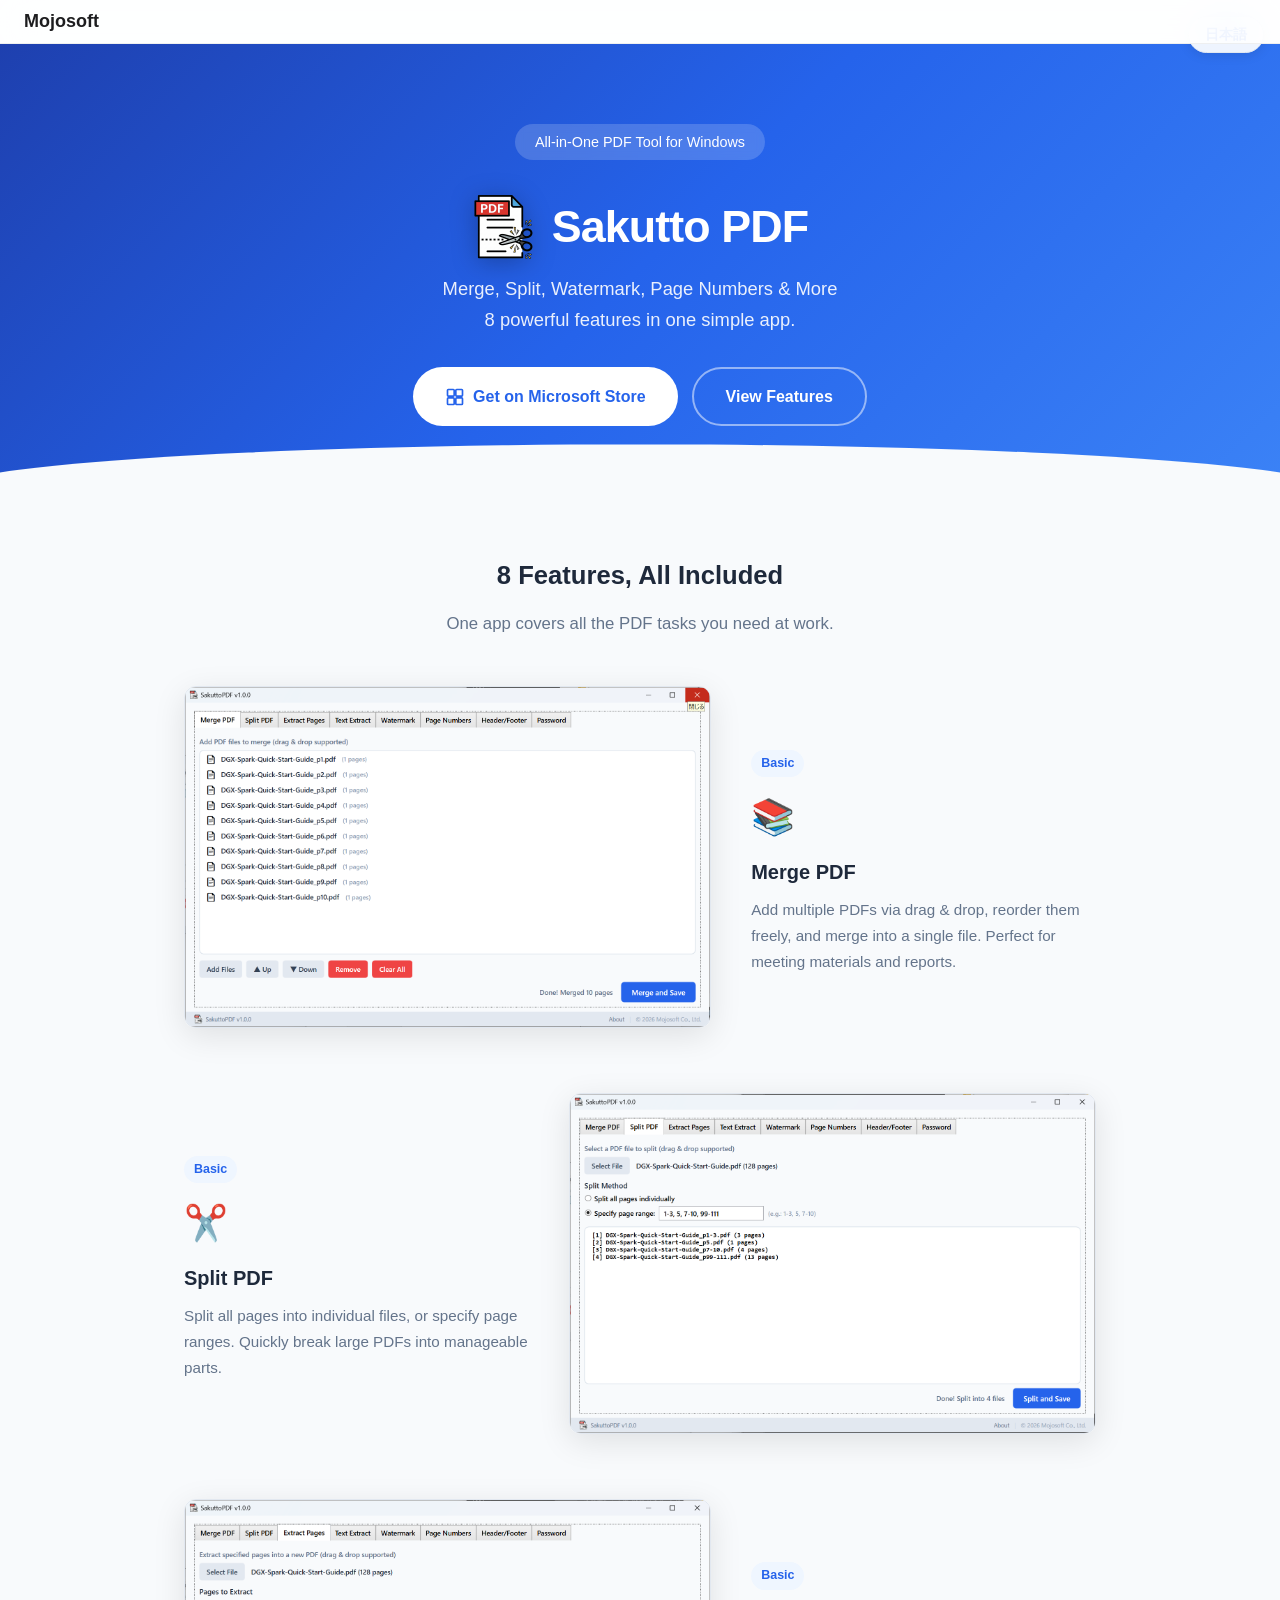
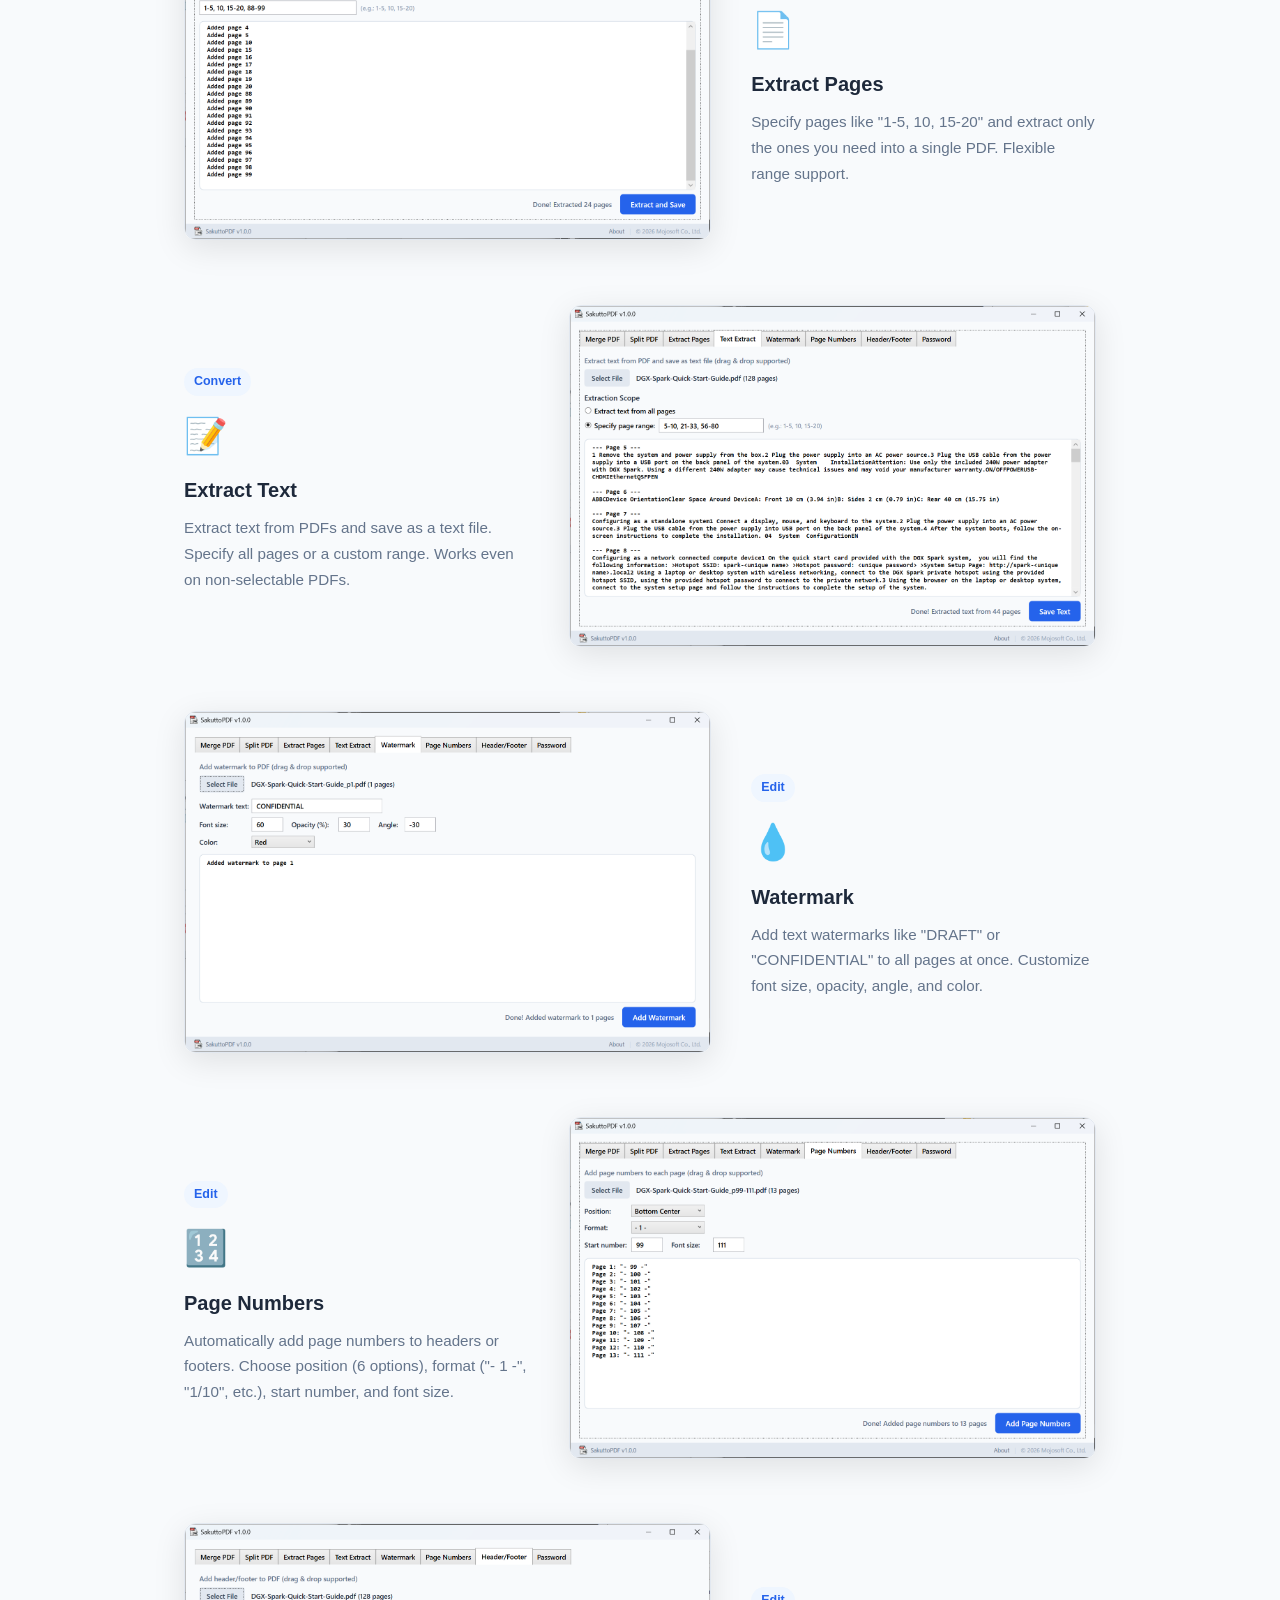
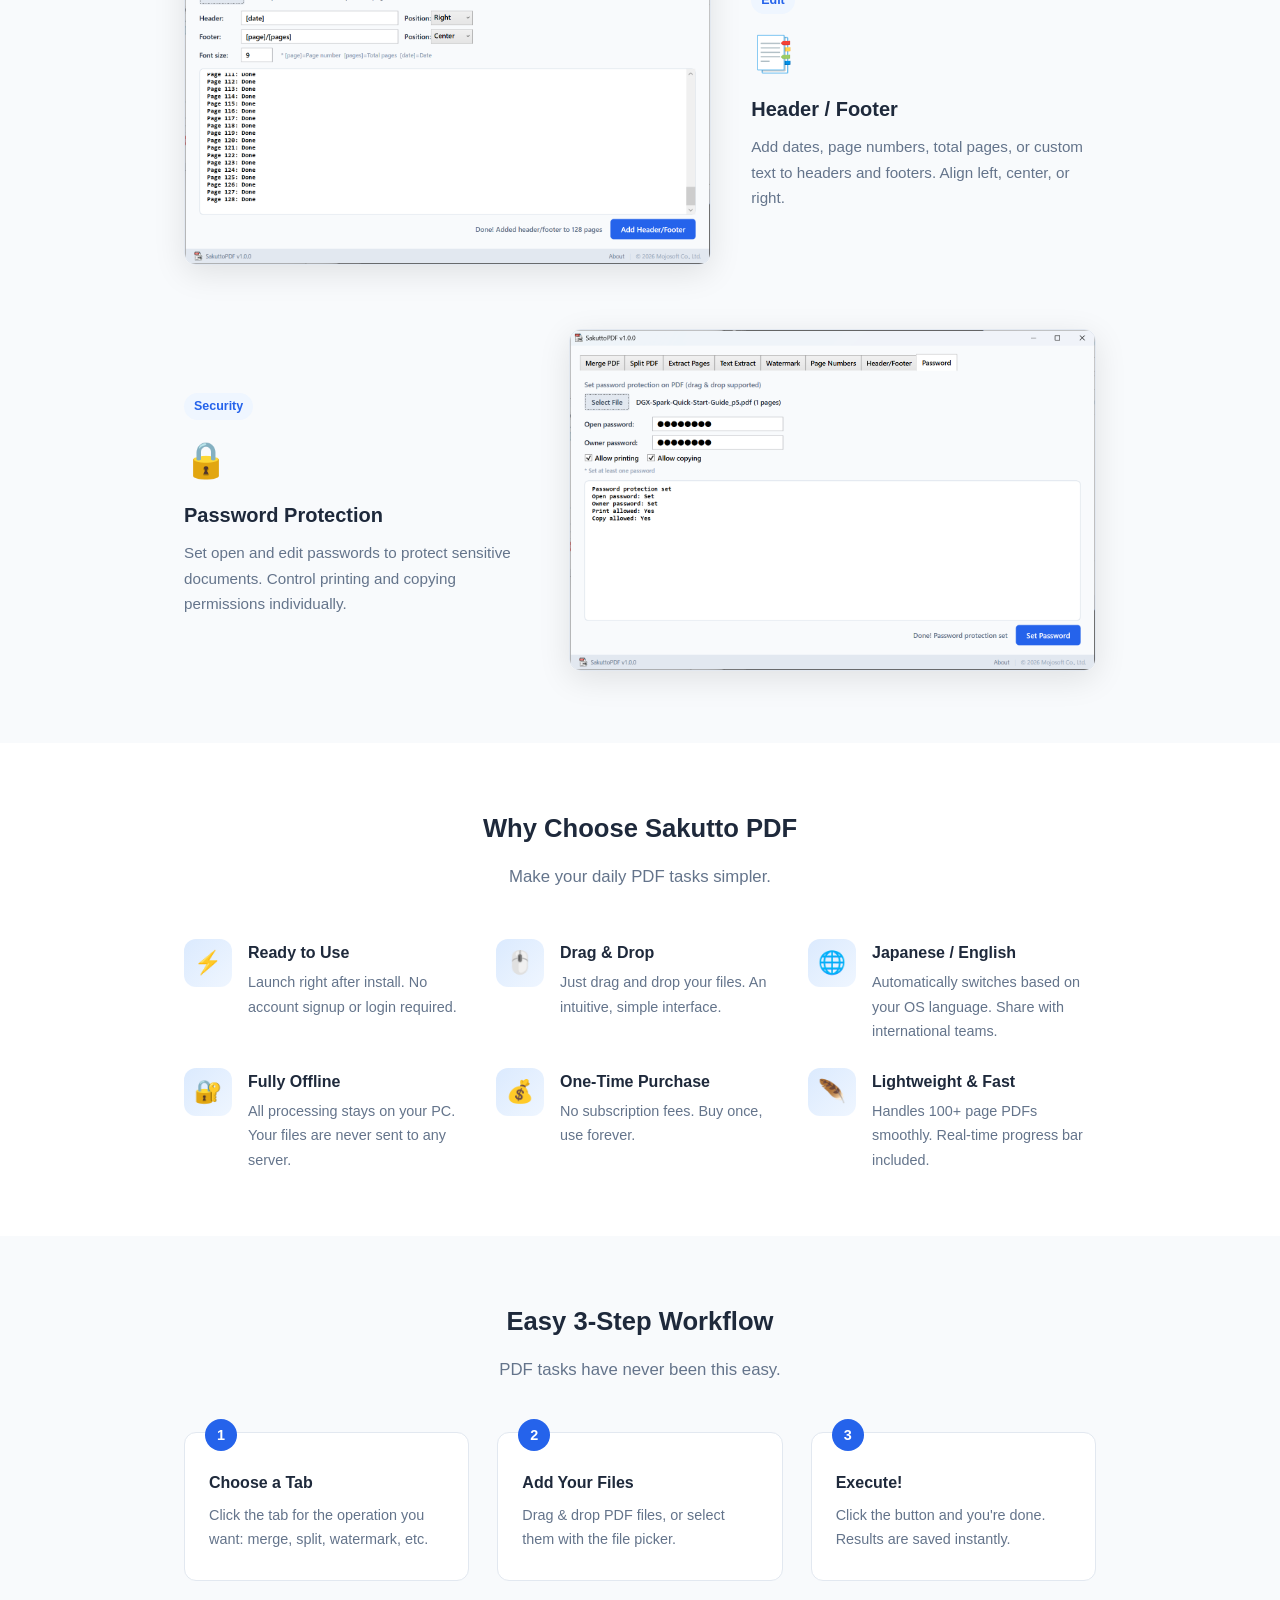
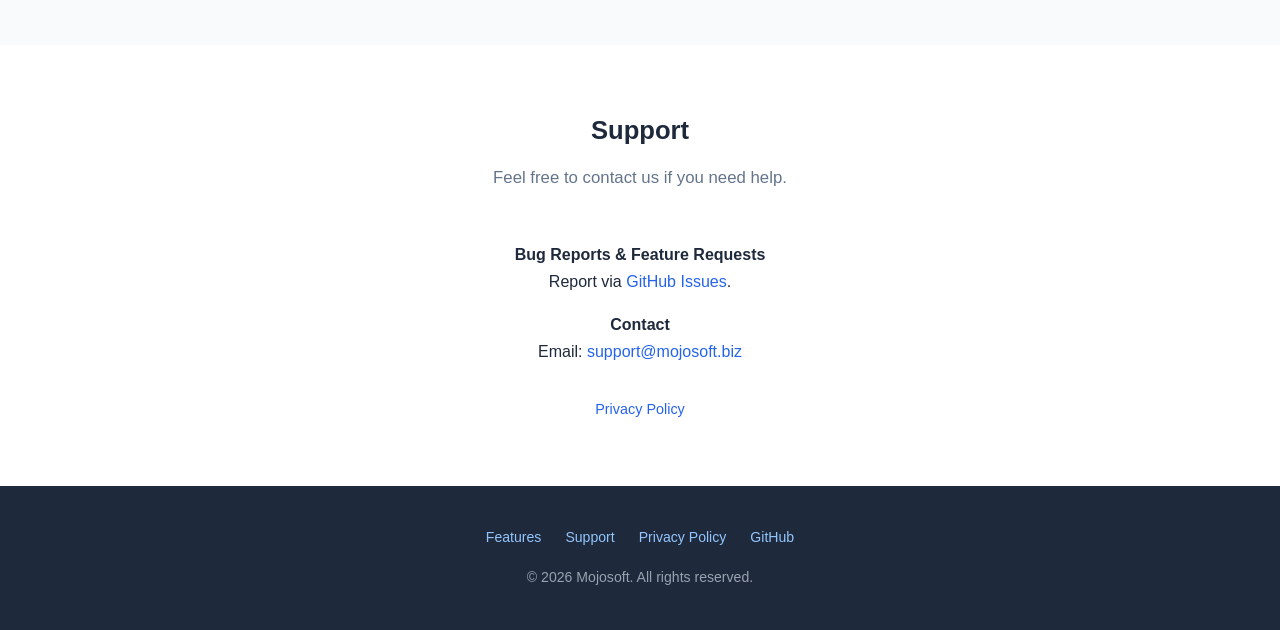
==== commit 3645a445: "Restore original images and presentation; retain SEO metadata" ====
--- a/en/index.html
+++ b/en/index.html
@@ -159,14 +159,6 @@
   ]
 }
 </script>
-<style id="seo-navigation-style">
-.seo-navigation{max-width:1040px;margin:32px auto;padding:24px;line-height:1.8;border-top:1px solid #8886}
-.seo-navigation h2{font-size:1.2rem;margin:0 0 12px}.seo-navigation ul{padding-left:1.2em;display:flex;flex-wrap:wrap;gap:8px 28px}
-.seo-navigation a{text-decoration:underline;text-underline-offset:3px}.seo-navigation details{padding:12px 0;border-bottom:1px solid #8884}
-.seo-navigation summary{cursor:pointer;font-weight:600}.seo-navigation p{margin:10px 0}.seo-product-label{display:block;font-size:.35em;line-height:1.5;margin-bottom:.6em;letter-spacing:0}
-.seo-table-scroll{max-width:100%;overflow-x:auto;margin:16px 0}code{overflow-wrap:anywhere;word-break:break-word}
-@media(prefers-reduced-motion:reduce){.fade-in,.reveal,.reveal-scale,.rv{opacity:1!important;transform:none!important;animation:none!important;transition:none!important}}
-</style><noscript><style>.fade-in,.reveal,.reveal-scale,.rv{opacity:1!important;transform:none!important}</style></noscript>
 </head>
 <body data-lang="en">
 
@@ -184,7 +176,7 @@
   <div class="ja"><div class="tagline">Windows 用 PDF 効率化ツール</div></div>
   <div class="en"><div class="tagline">All-in-One PDF Tool for Windows</div></div>
   <div class="hero-title">
-    <img src="../logo.png" alt="Sakutto PDF icon" width="512" height="512" decoding="async">
+    <img src="../logo.png" alt="Sakutto PDF icon">
     <h1><span class="ja">さくっとPDF</span><span class="en">Sakutto PDF</span></h1>
   </div>
   <p class="subtitle">
@@ -211,8 +203,8 @@
     <!-- 1: Merge -->
     <div class="feature-row">
       <div class="feature-img">
-        <img class="ja" src="../ss1.png" alt="PDF結合の画面" loading="lazy" width="1505" height="974" decoding="async">
-        <img class="en" src="../en1.png" alt="PDF Merge" loading="lazy" width="1505" height="974" decoding="async">
+        <img class="ja" src="../ss1.png" alt="PDF結合の画面" loading="lazy">
+        <img class="en" src="../en1.png" alt="PDF Merge" loading="lazy">
       </div>
       <div class="feature-info">
         <span class="feature-tag ja">基本機能</span><span class="feature-tag en">Basic</span>
@@ -225,8 +217,8 @@
     <!-- 2: Split -->
     <div class="feature-row reverse">
       <div class="feature-img">
-        <img class="ja" src="../ss2.png" alt="PDF分割の画面" loading="lazy" width="1505" height="974" decoding="async">
-        <img class="en" src="../en2.png" alt="PDF Split" loading="lazy" width="1505" height="974" decoding="async">
+        <img class="ja" src="../ss2.png" alt="PDF分割の画面" loading="lazy">
+        <img class="en" src="../en2.png" alt="PDF Split" loading="lazy">
       </div>
       <div class="feature-info">
         <span class="feature-tag ja">基本機能</span><span class="feature-tag en">Basic</span>
@@ -239,8 +231,8 @@
     <!-- 3: Extract Pages -->
     <div class="feature-row">
       <div class="feature-img">
-        <img class="ja" src="../ss3.png" alt="ページ抜き出しの画面" loading="lazy" width="1505" height="974" decoding="async">
-        <img class="en" src="../en3.png" alt="Extract Pages" loading="lazy" width="1505" height="974" decoding="async">
+        <img class="ja" src="../ss3.png" alt="ページ抜き出しの画面" loading="lazy">
+        <img class="en" src="../en3.png" alt="Extract Pages" loading="lazy">
       </div>
       <div class="feature-info">
         <span class="feature-tag ja">基本機能</span><span class="feature-tag en">Basic</span>
@@ -253,8 +245,8 @@
     <!-- 4: Extract Text -->
     <div class="feature-row reverse">
       <div class="feature-img">
-        <img class="ja" src="../ss4.png" alt="テキスト抽出の画面" loading="lazy" width="1505" height="974" decoding="async">
-        <img class="en" src="../en4.png" alt="Extract Text" loading="lazy" width="1505" height="974" decoding="async">
+        <img class="ja" src="../ss4.png" alt="テキスト抽出の画面" loading="lazy">
+        <img class="en" src="../en4.png" alt="Extract Text" loading="lazy">
       </div>
       <div class="feature-info">
         <span class="feature-tag ja">変換機能</span><span class="feature-tag en">Convert</span>
@@ -267,8 +259,8 @@
     <!-- 5: Watermark -->
     <div class="feature-row">
       <div class="feature-img">
-        <img class="ja" src="../ss5.png" alt="透かし追加の画面" loading="lazy" width="1505" height="974" decoding="async">
-        <img class="en" src="../en5.png" alt="Watermark" loading="lazy" width="1505" height="974" decoding="async">
+        <img class="ja" src="../ss5.png" alt="透かし追加の画面" loading="lazy">
+        <img class="en" src="../en5.png" alt="Watermark" loading="lazy">
       </div>
       <div class="feature-info">
         <span class="feature-tag ja">編集機能</span><span class="feature-tag en">Edit</span>
@@ -281,8 +273,8 @@
     <!-- 6: Page Numbers -->
     <div class="feature-row reverse">
       <div class="feature-img">
-        <img class="ja" src="../ss6.png" alt="ページ番号追加の画面" loading="lazy" width="1505" height="974" decoding="async">
-        <img class="en" src="../en6.png" alt="Page Numbers" loading="lazy" width="1505" height="974" decoding="async">
+        <img class="ja" src="../ss6.png" alt="ページ番号追加の画面" loading="lazy">
+        <img class="en" src="../en6.png" alt="Page Numbers" loading="lazy">
       </div>
       <div class="feature-info">
         <span class="feature-tag ja">編集機能</span><span class="feature-tag en">Edit</span>
@@ -295,8 +287,8 @@
     <!-- 7: Header/Footer -->
     <div class="feature-row">
       <div class="feature-img">
-        <img class="ja" src="../ss7.png" alt="ヘッダー/フッターの画面" loading="lazy" width="1505" height="974" decoding="async">
-        <img class="en" src="../en7.png" alt="Header/Footer" loading="lazy" width="1505" height="974" decoding="async">
+        <img class="ja" src="../ss7.png" alt="ヘッダー/フッターの画面" loading="lazy">
+        <img class="en" src="../en7.png" alt="Header/Footer" loading="lazy">
       </div>
       <div class="feature-info">
         <span class="feature-tag ja">編集機能</span><span class="feature-tag en">Edit</span>
@@ -309,8 +301,8 @@
     <!-- 8: Password -->
     <div class="feature-row reverse">
       <div class="feature-img">
-        <img class="ja" src="../ss8.png" alt="パスワード保護の画面" loading="lazy" width="1505" height="974" decoding="async">
-        <img class="en" src="../en8.png" alt="Password Protection" loading="lazy" width="1505" height="974" decoding="async">
+        <img class="ja" src="../ss8.png" alt="パスワード保護の画面" loading="lazy">
+        <img class="en" src="../en8.png" alt="Password Protection" loading="lazy">
       </div>
       <div class="feature-info">
         <span class="feature-tag ja">セキュリティ</span><span class="feature-tag en">Security</span>
@@ -419,7 +411,6 @@
 </section>
 
 <!-- Footer -->
-<nav class="seo-navigation" aria-label="Related products"><h2>Related products</h2><ul><li><a href="https://mojosoft.biz/#products">All Mojosoft products</a></li><li><a href="https://mojosoftjp.github.io/sakutto-videotranslator/en/">さくっと動画翻訳</a></li><li><a href="https://mojosoftjp.github.io/sakutto-imageconverter/en/">さくっと画像変換</a></li><li><a href="https://mojosoftjp.github.io/sakutto-videoconverter/en/">さくっと動画変換</a></li><li><a href="https://mojosoftjp.github.io/sakutto-audioconverter/en/">さくっと音声変換</a></li></ul></nav>
 <footer>
   <div class="footer-links">
     <a href="#features"><span class="ja">機能</span><span class="en">Features</span></a>
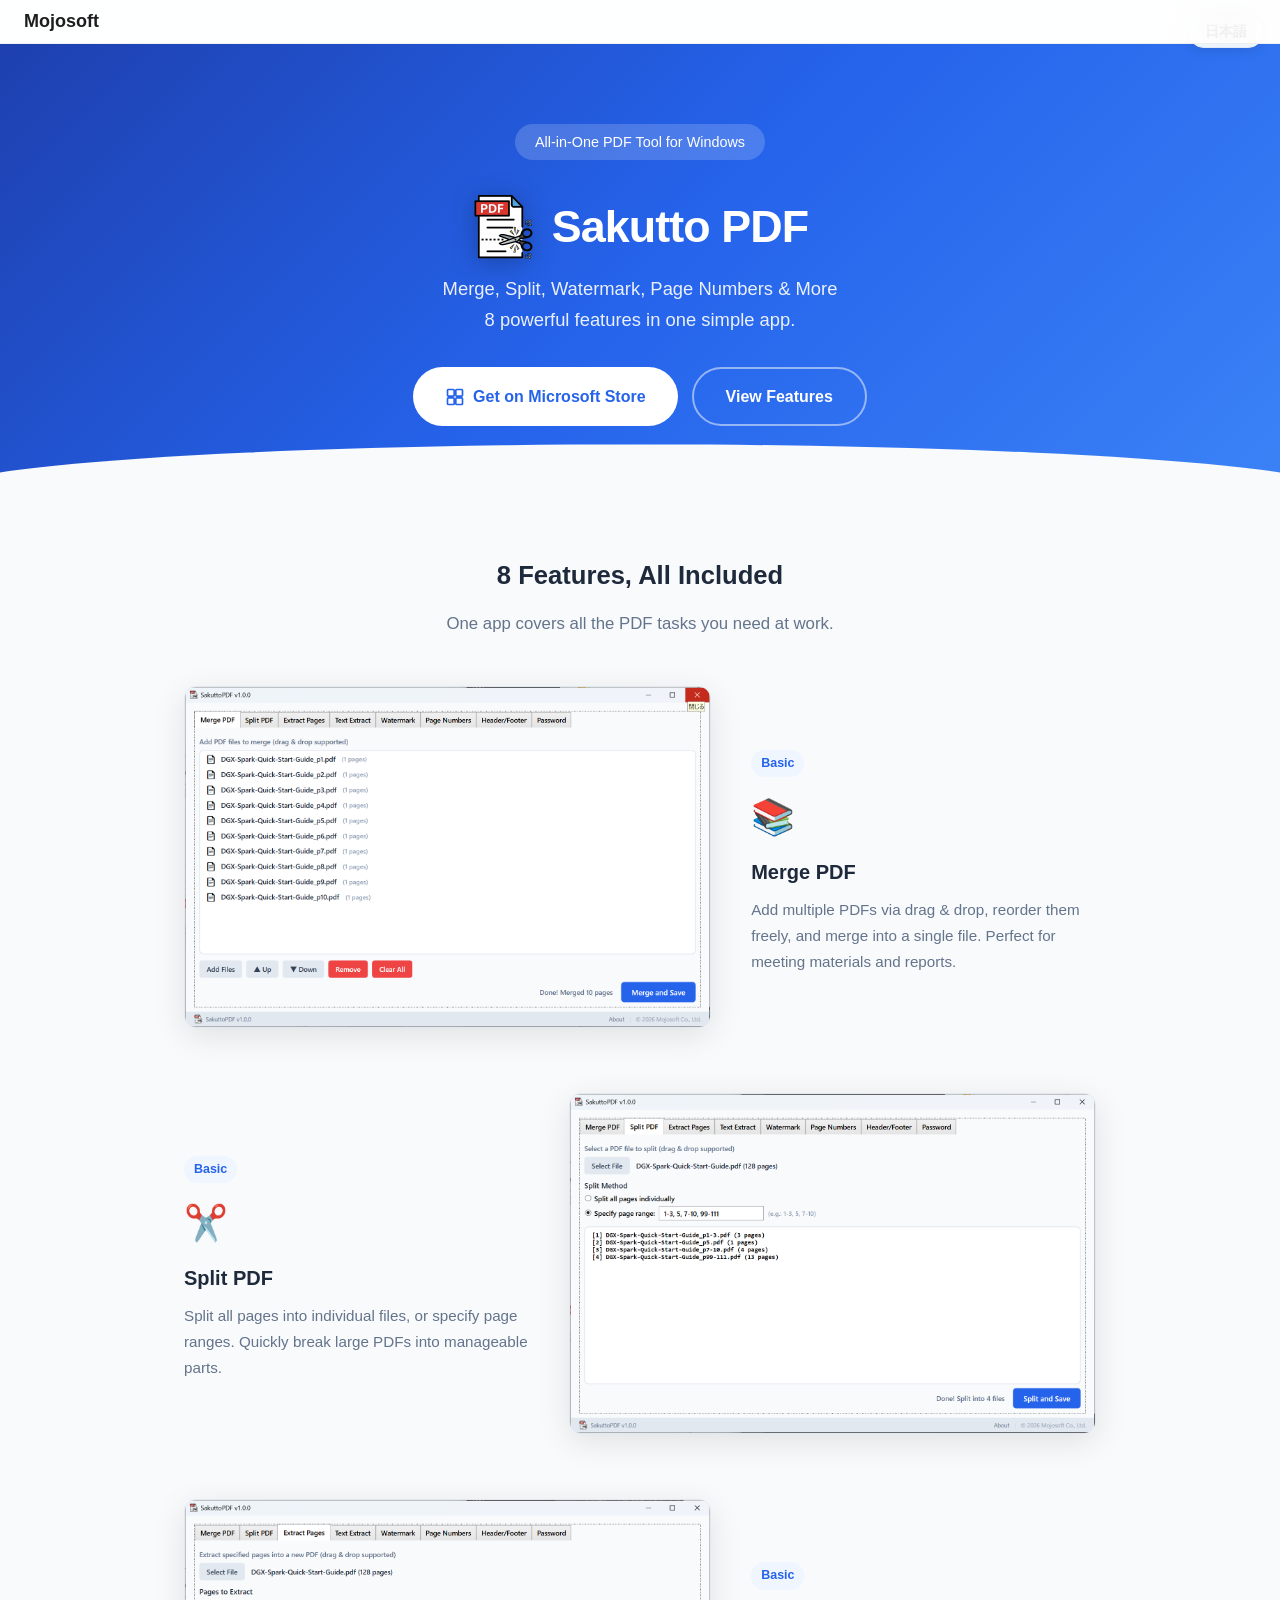
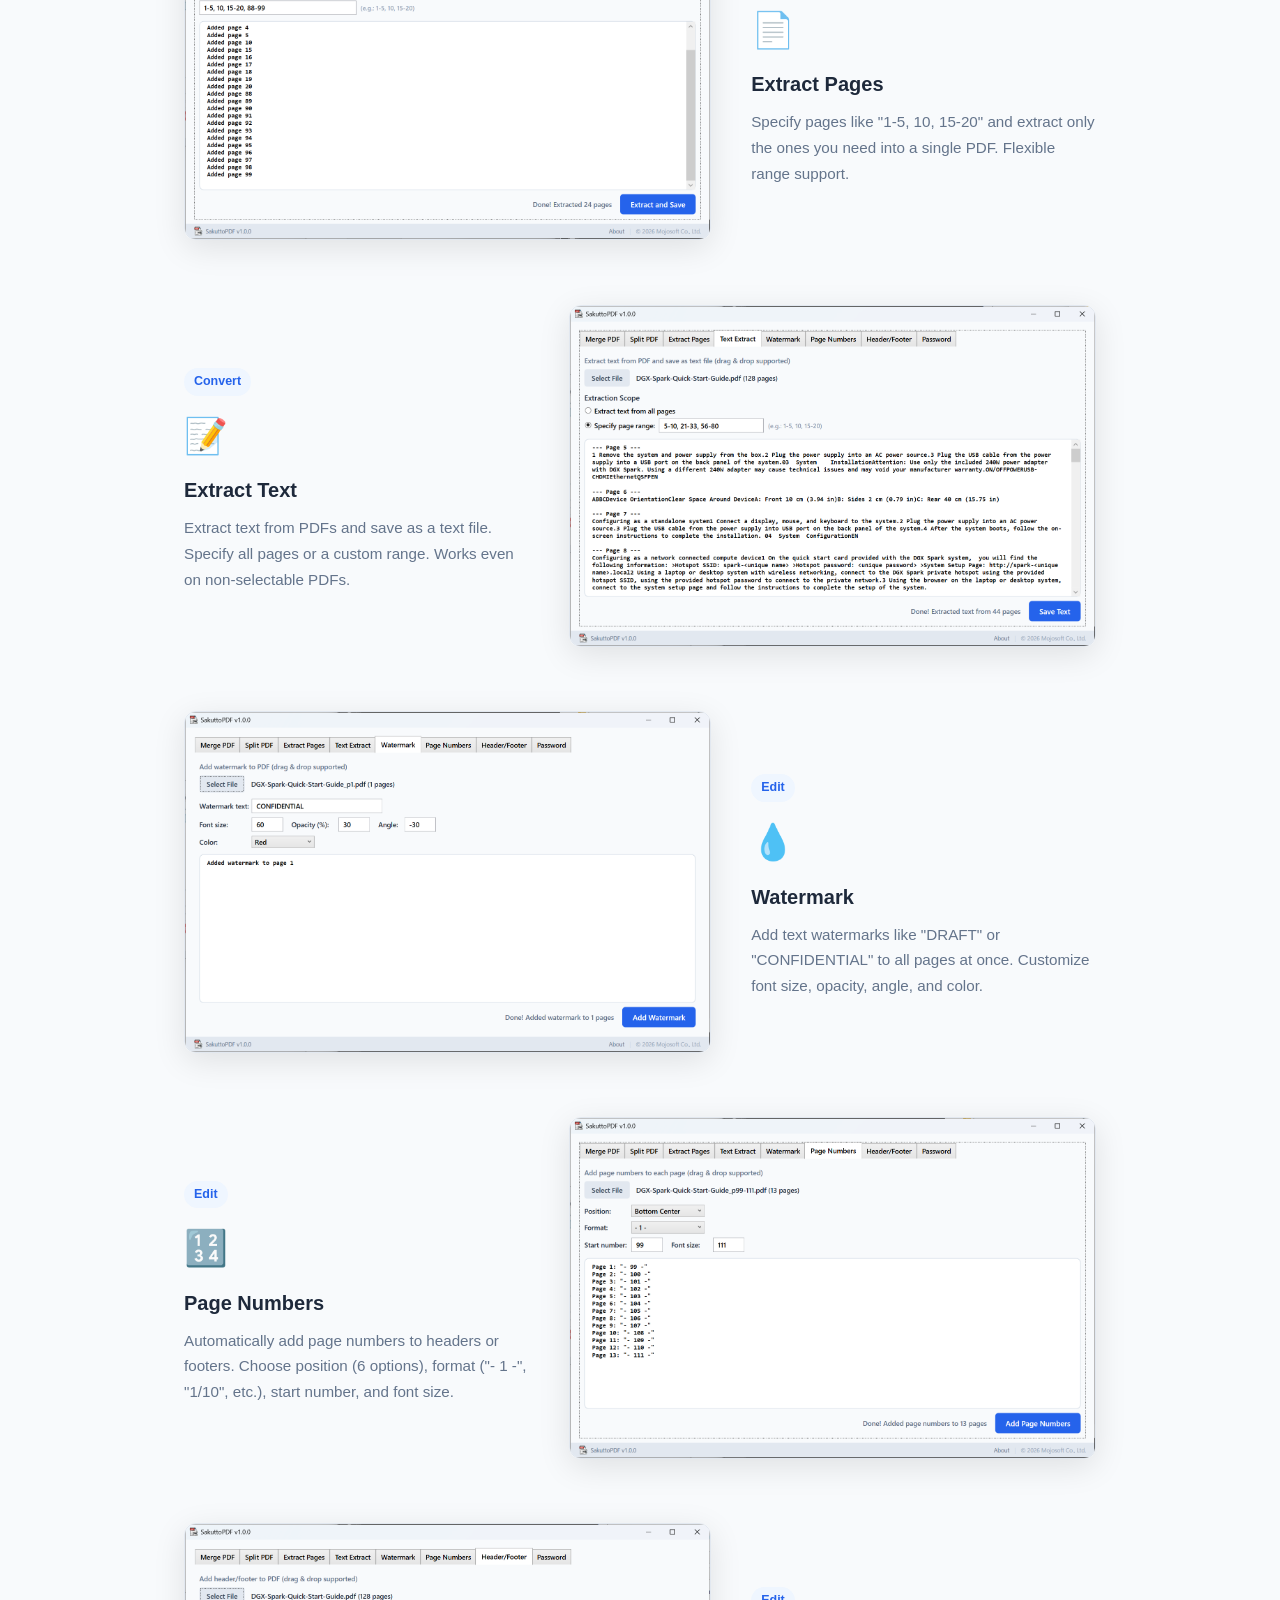
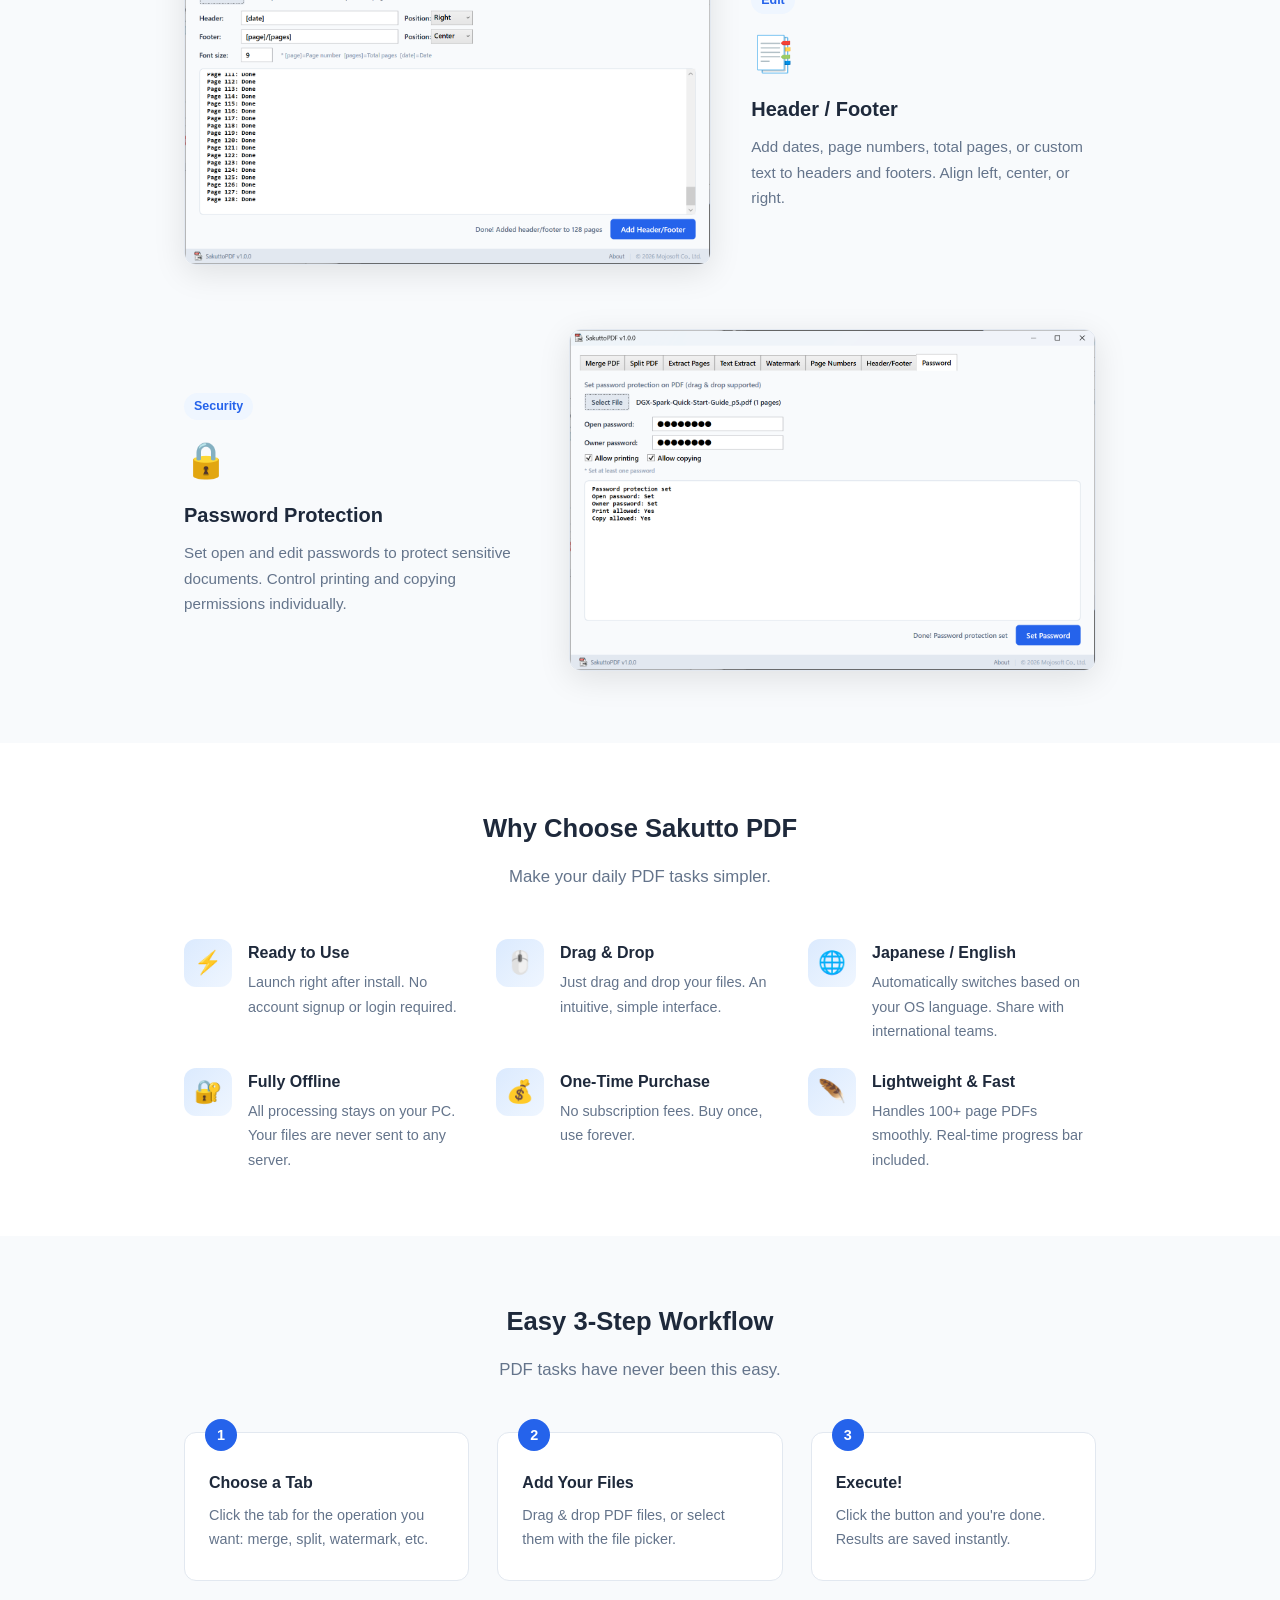
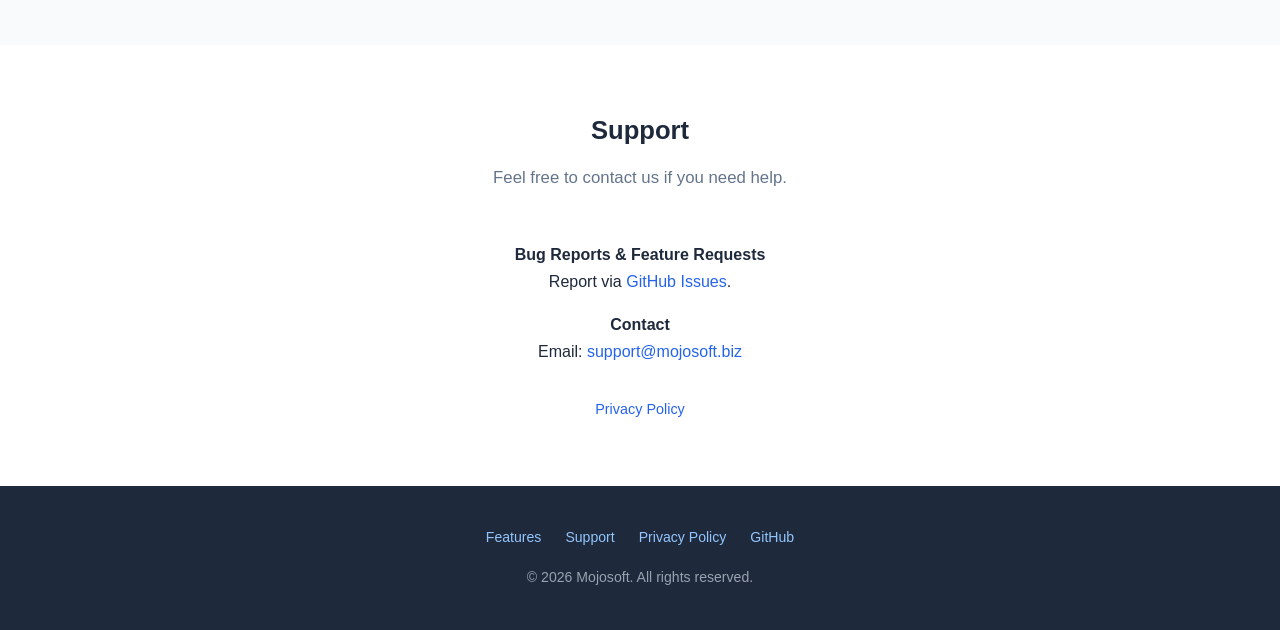
==== commit 933f5ada: "Restore original images and presentation; retain SEO metadata" ====
--- a/en/index.html
+++ b/en/index.html
@@ -169,7 +169,10 @@
 <div style="height:44px;"></div>
 
 <!-- Language toggle -->
-<a class="lang-toggle" href="https://mojosoftjp.github.io/sakutto-pdf/" lang="ja" style="text-decoration:none">日本語</a>
+<button class="lang-toggle" onclick="toggleLang()">
+  <span class="ja">EN</span>
+  <span class="en">日本語</span>
+</button>
 
 <!-- Hero -->
 <header class="hero">
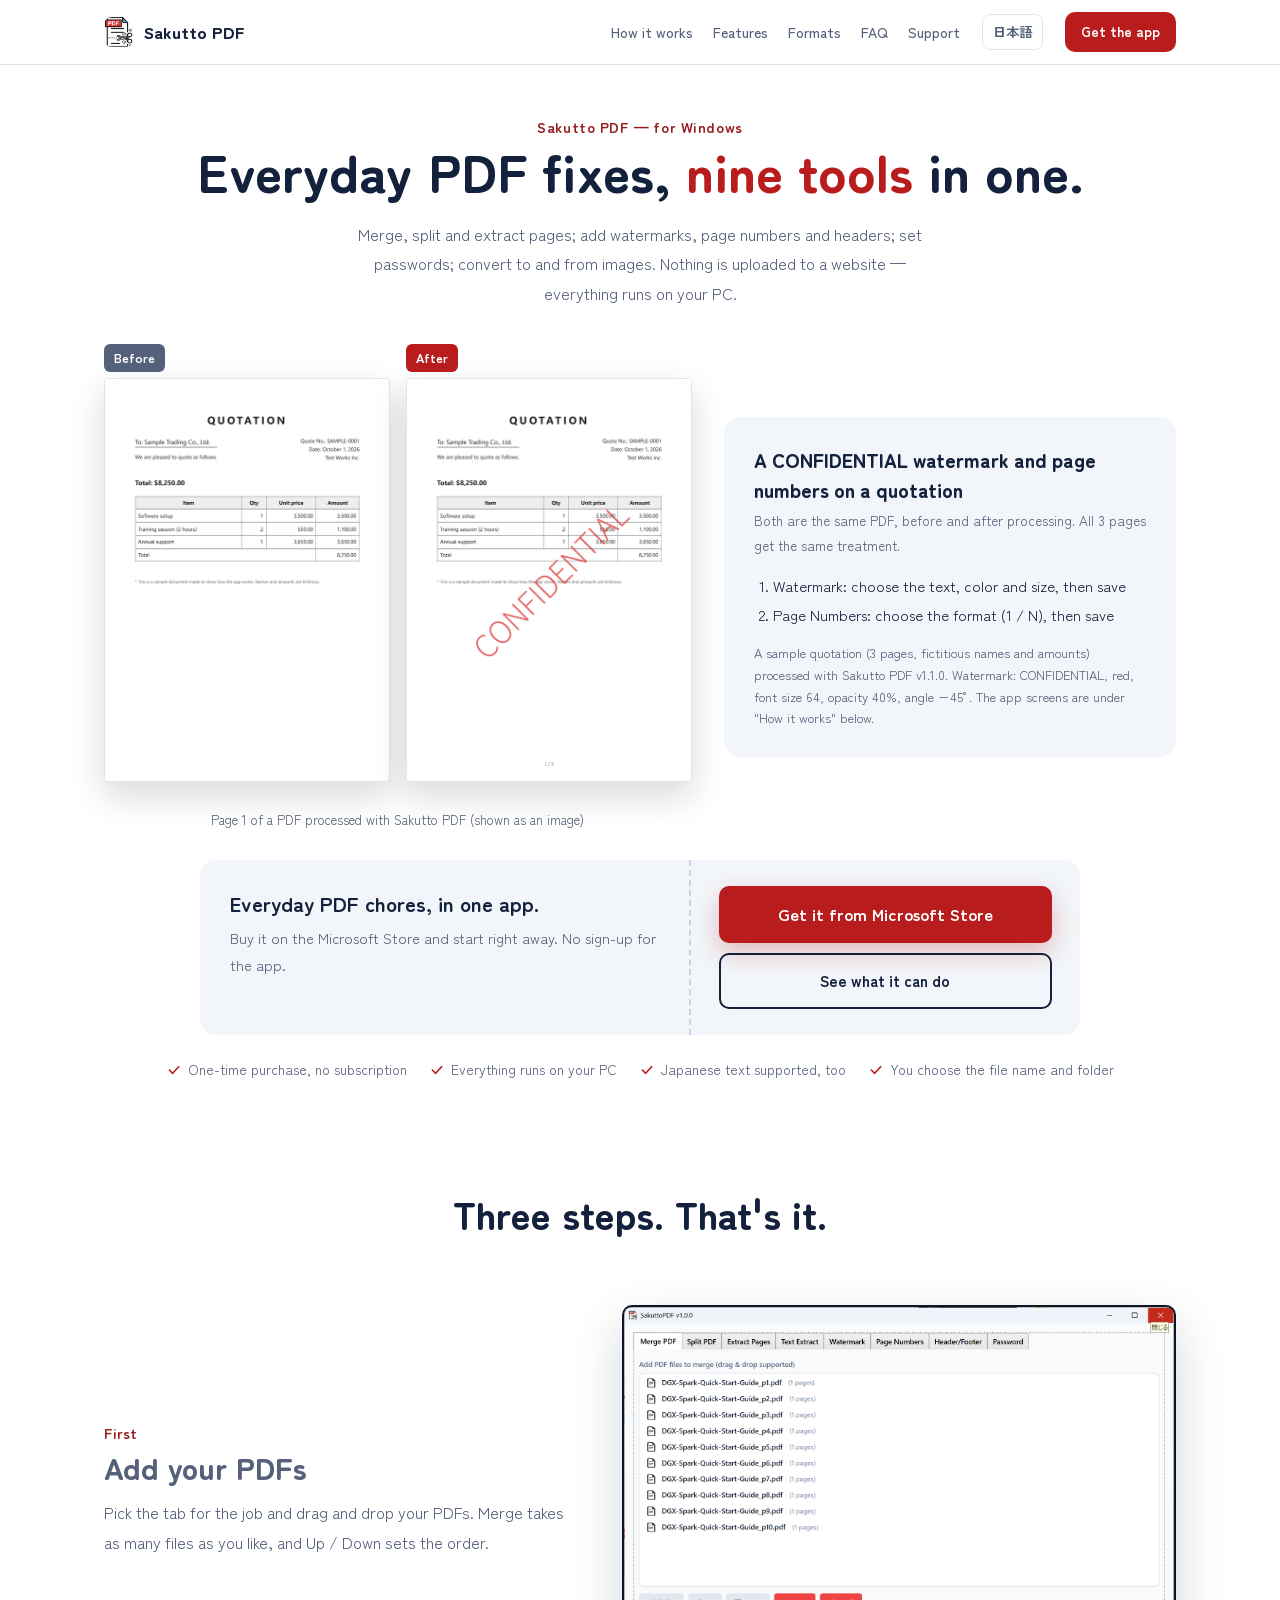
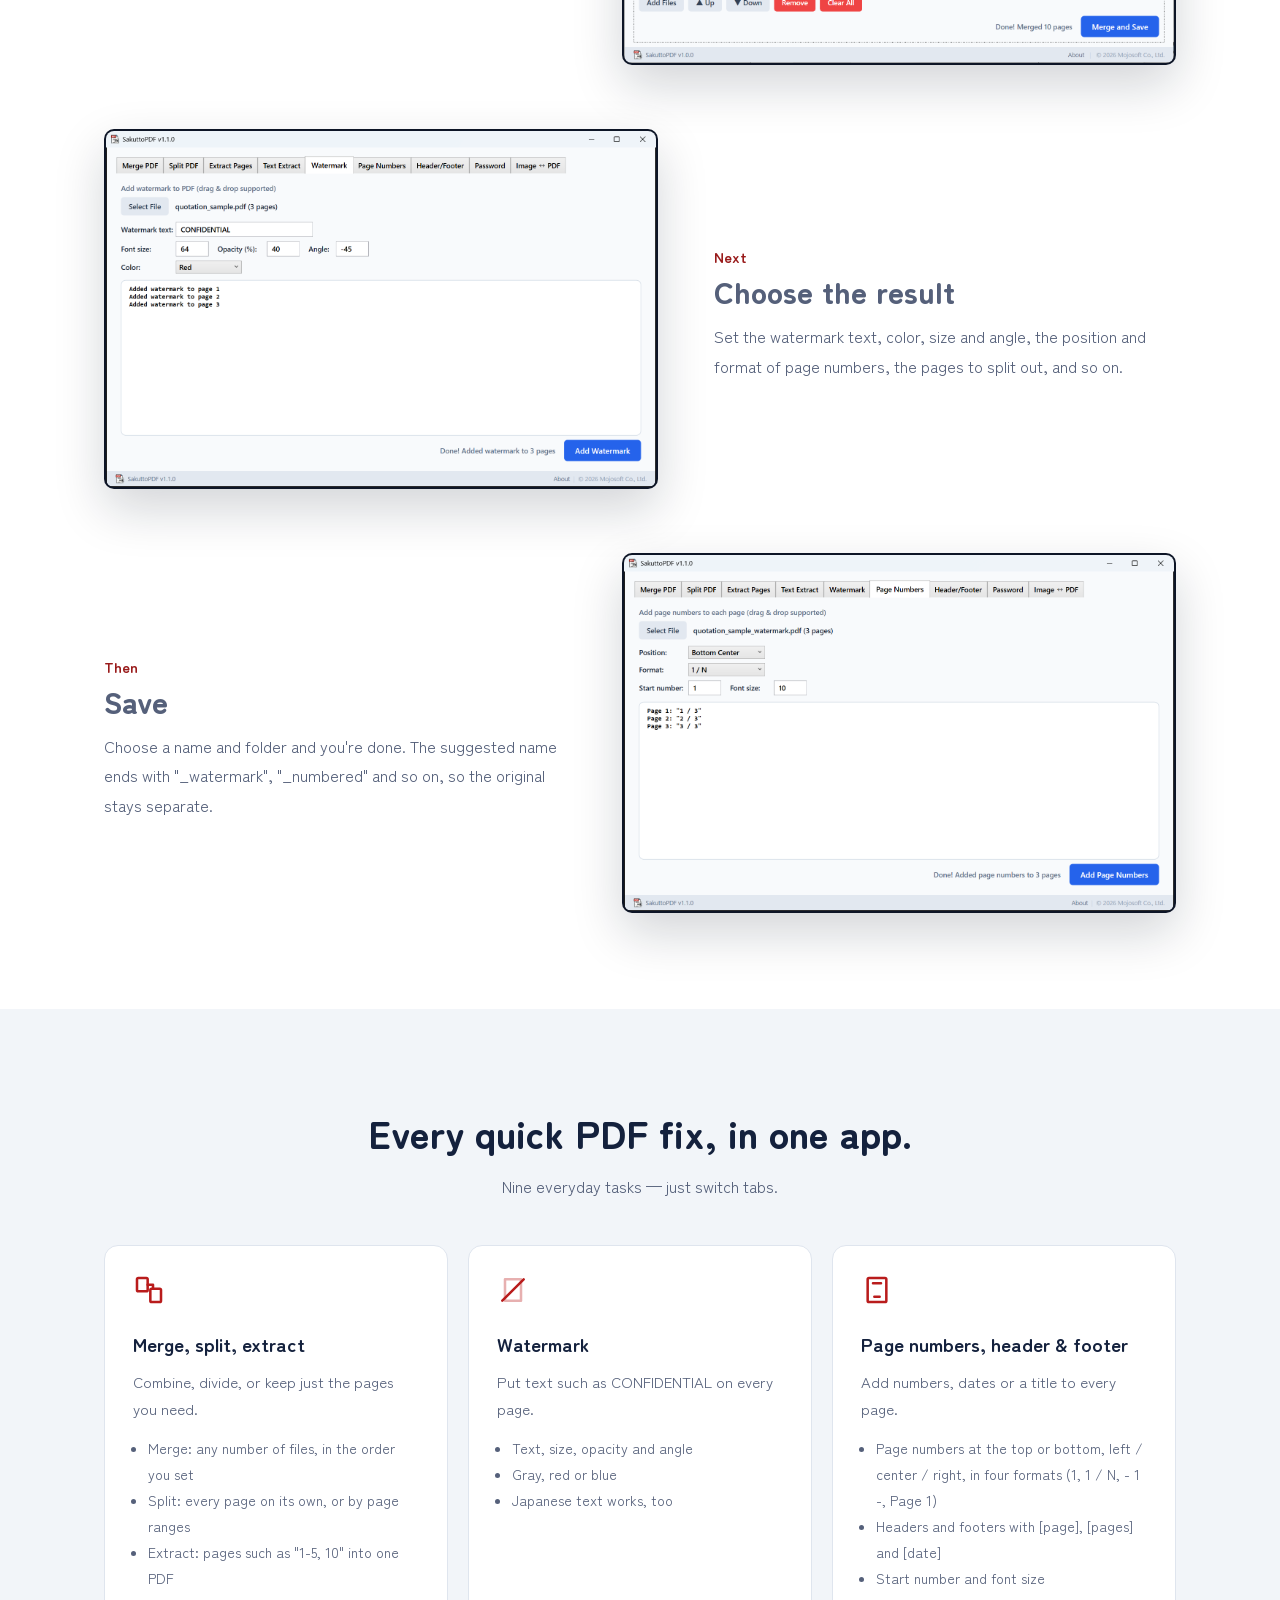
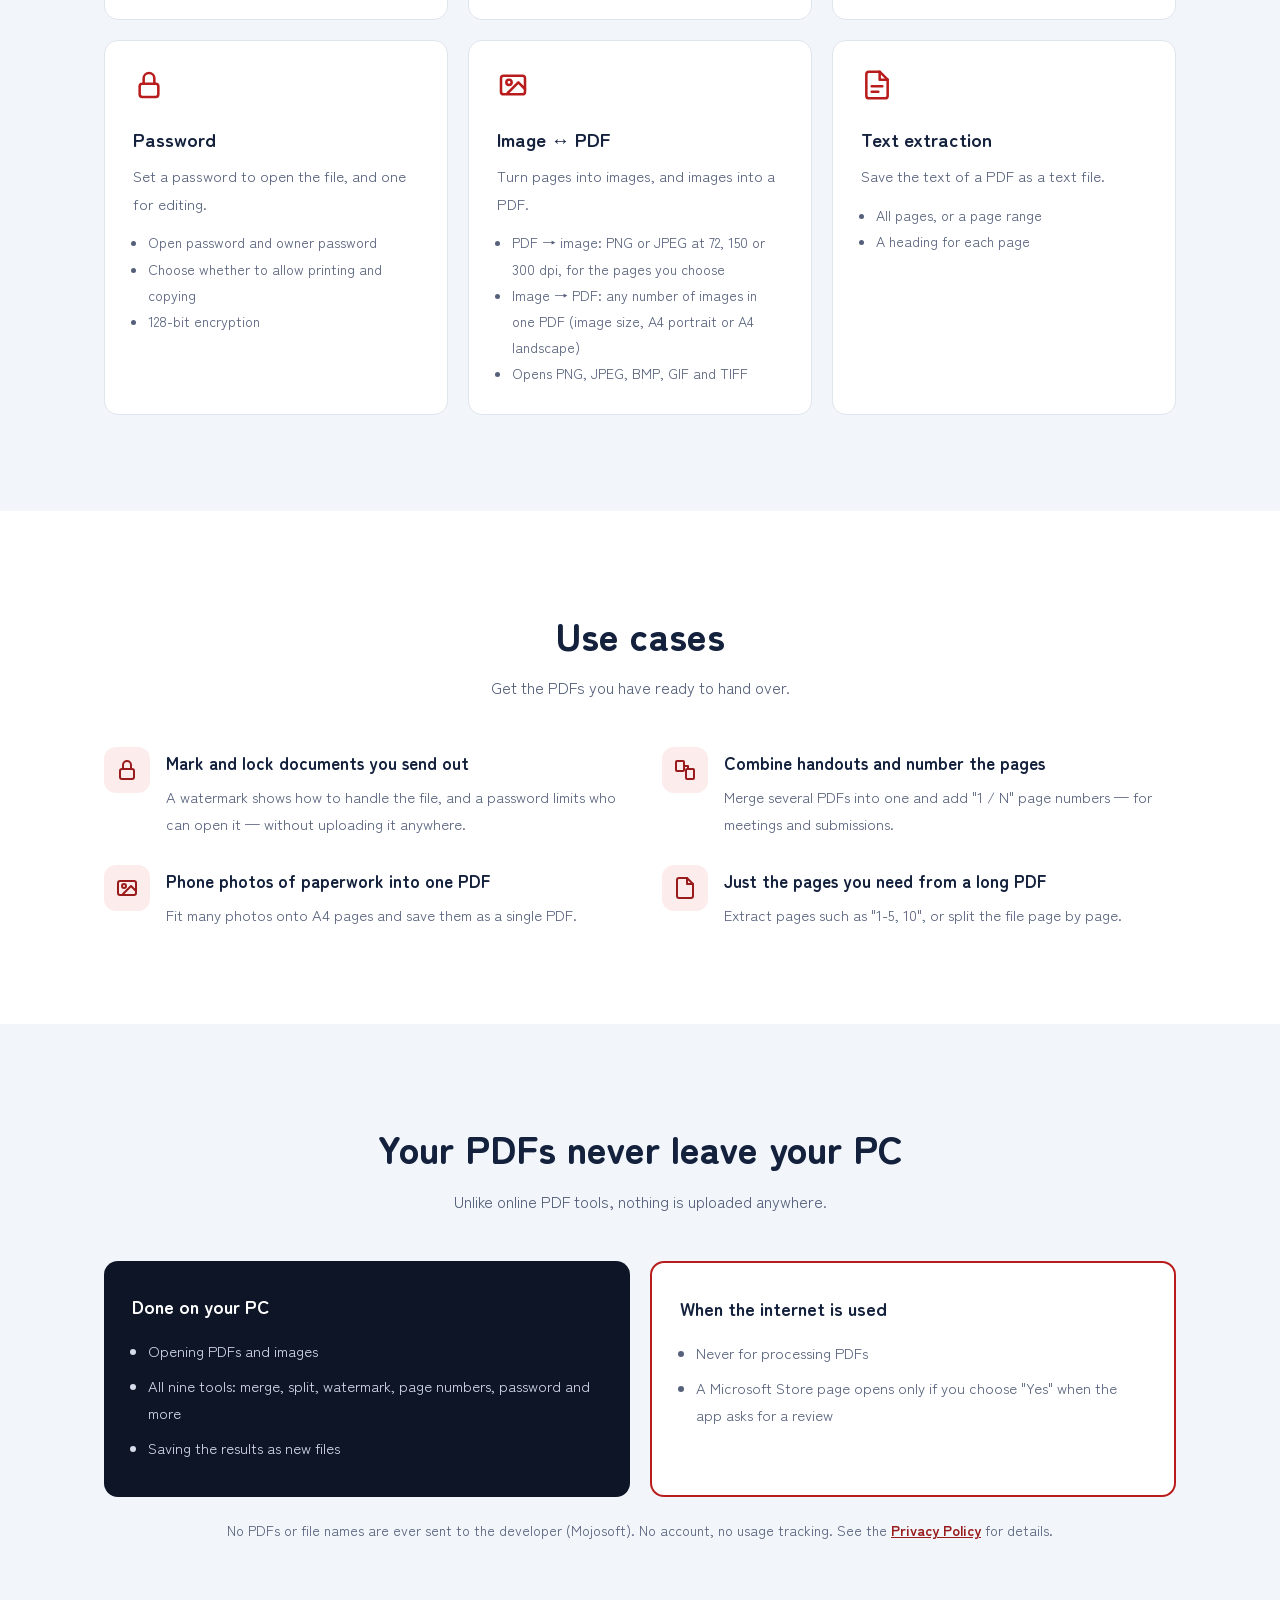
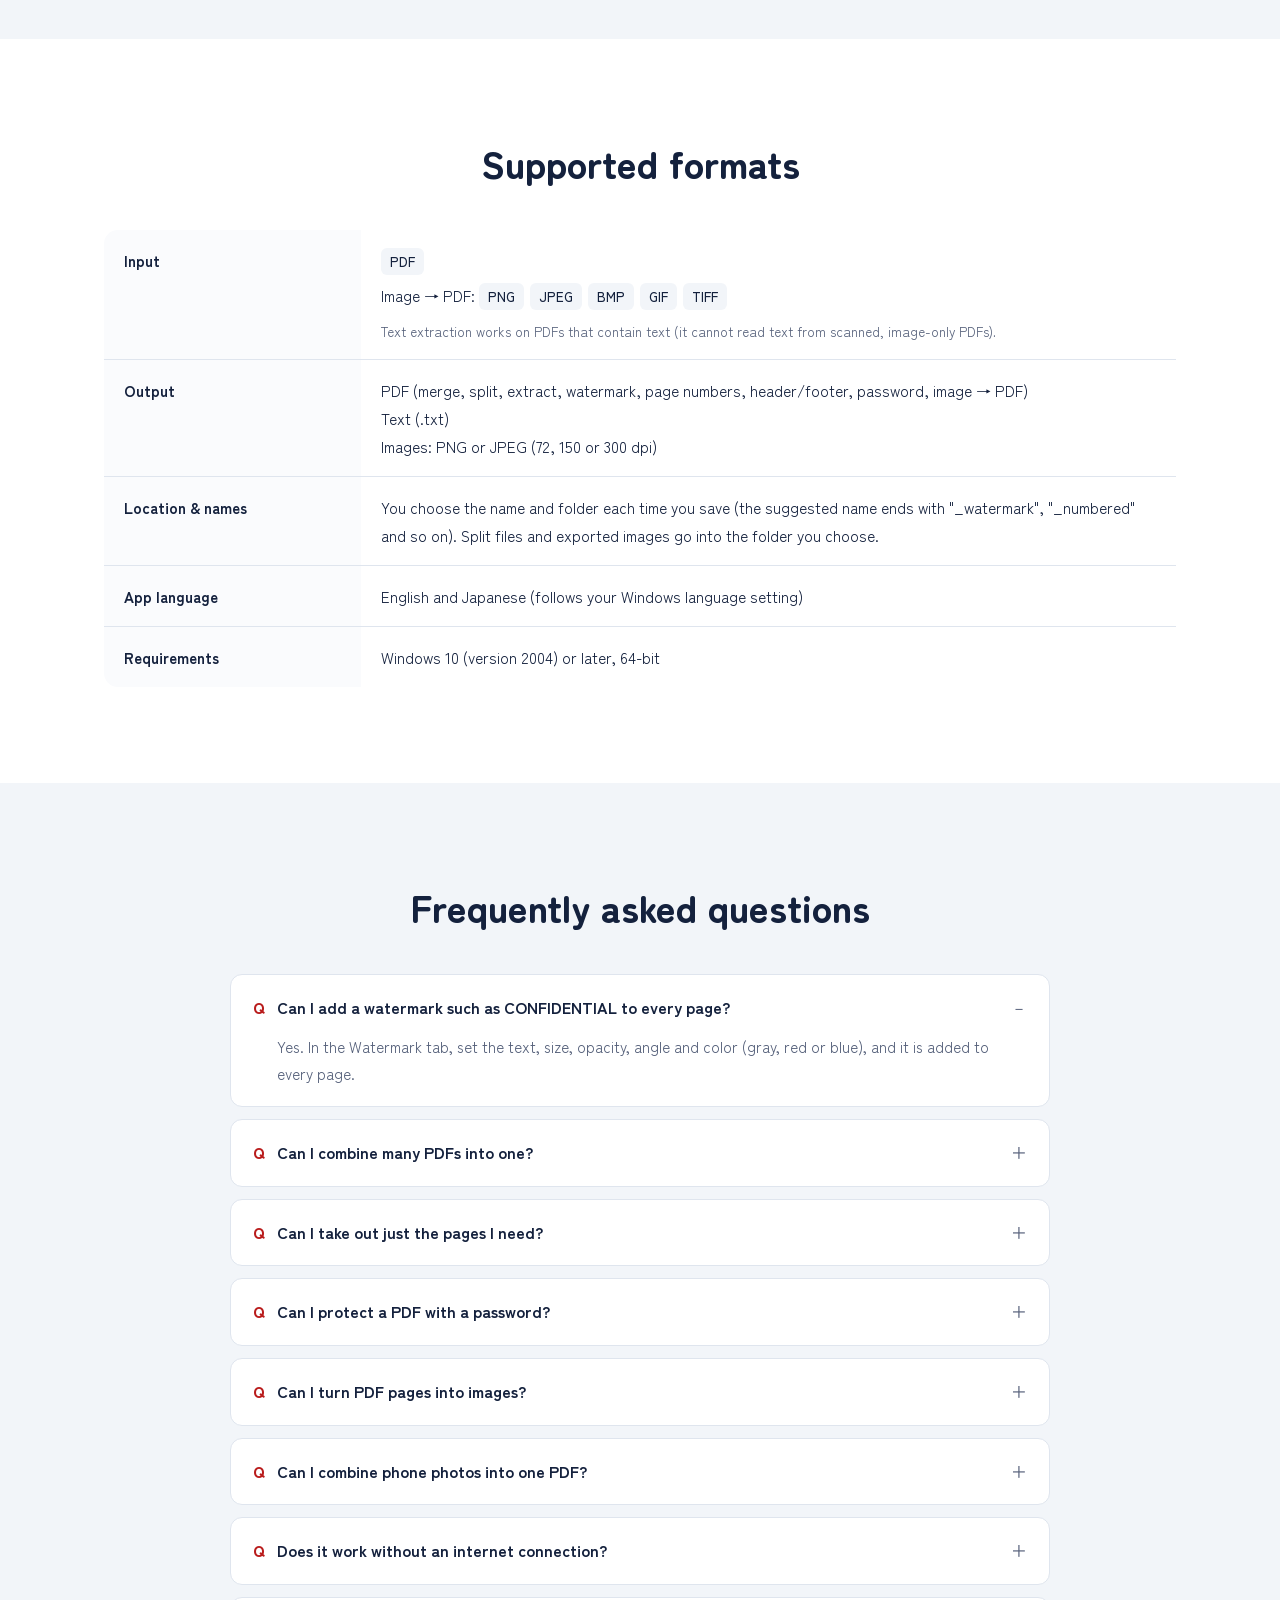
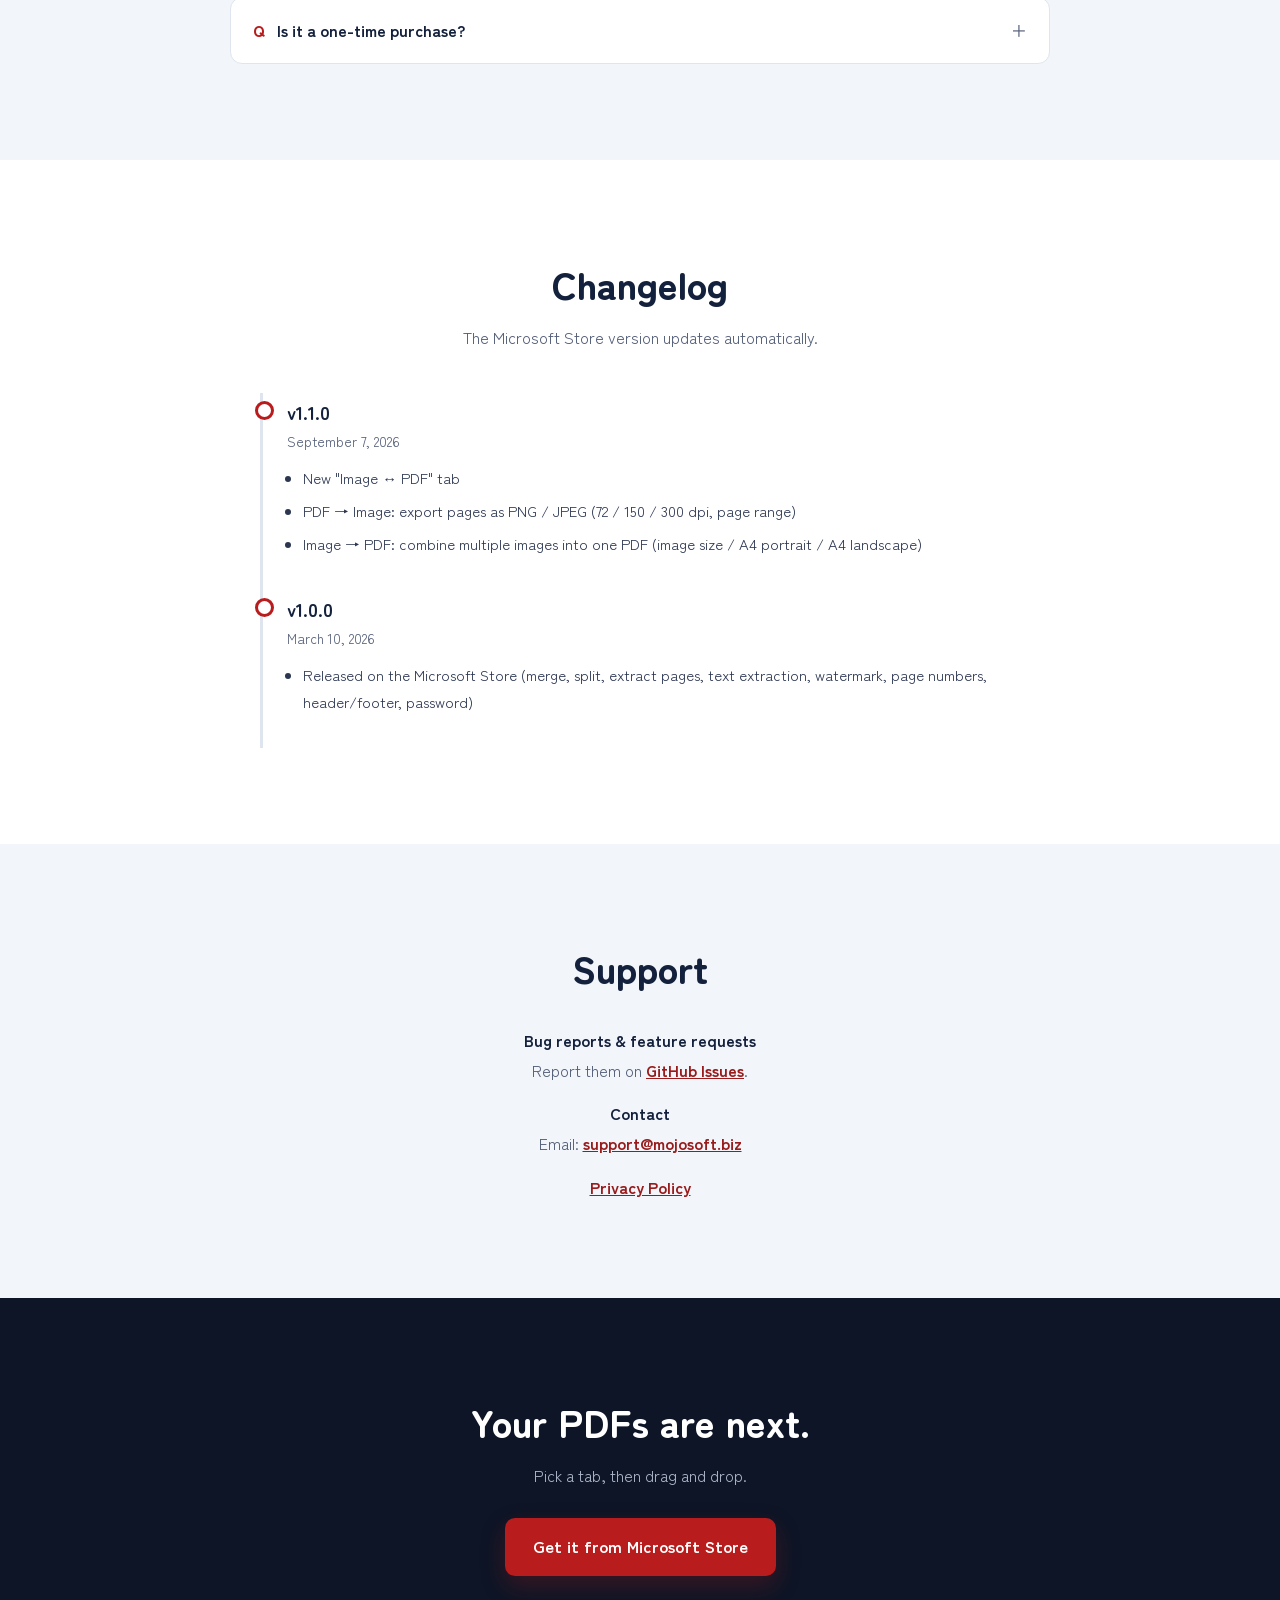
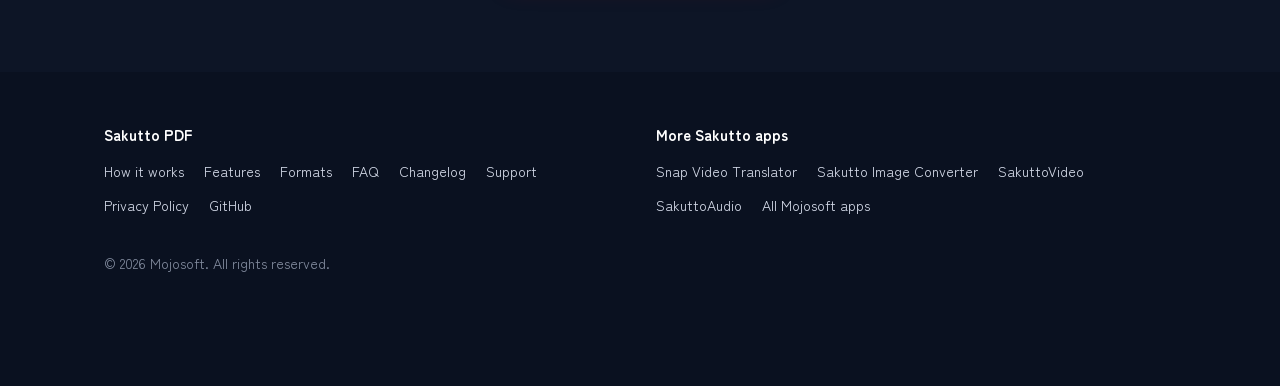
==== commit 03c1cead: "design(lp): トップ・英語・プライバシーを新デザインに（さくっとシリーズ共通の型） - 最初の画面を、架空の見積書（3 ページ）を実際のアプリ（v1.1.0）で処理した前後の 1 ページ目に" ====
--- a/en/index.html
+++ b/en/index.html
@@ -1,109 +1,37 @@
 <!DOCTYPE html>
-<html lang="en" class="lang-en">
+<html lang="en">
 <head>
 <meta charset="UTF-8">
 <meta name="viewport" content="width=device-width, initial-scale=1.0">
 <title>Sakutto PDF | Merge, Split &amp; Watermark PDFs on Windows</title>
-<meta name="description" content="Eight PDF tools for Windows: merge, split, extract pages and text, add watermarks, page numbers, headers and footers, and password protection. Available on the Microsoft Store.">
-<style>
-*{margin:0;padding:0;box-sizing:border-box}
-:root{--primary:#2563EB;--primary-dark:#1D4ED8;--accent:#F59E0B;--bg:#F8FAFC;--card:#FFFFFF;--text:#1E293B;--muted:#64748B;--border:#E2E8F0;--radius:12px}
-body{font-family:"Segoe UI","Meiryo","Hiragino Sans",sans-serif;background:var(--bg);color:var(--text);line-height:1.7}
-a{color:var(--primary);text-decoration:none}
-a:hover{text-decoration:underline}
-
-/* Language toggle */
-.lang-toggle{position:fixed;top:16px;right:16px;z-index:1000;background:rgba(255,255,255,.92);border:1px solid var(--border);border-radius:999px;padding:6px 16px;font-size:.85rem;font-weight:600;cursor:pointer;box-shadow:0 2px 12px rgba(0,0,0,.1);transition:background .2s}
-.lang-toggle:hover{background:#fff;box-shadow:0 4px 16px rgba(0,0,0,.15)}
-[data-lang="ja"] .en,[data-lang="en"] .ja{display:none!important}
-
-/* Hero */
-.hero{background:linear-gradient(135deg,#1E40AF 0%,#2563EB 50%,#3B82F6 100%);color:#fff;padding:80px 24px 64px;text-align:center;position:relative;overflow:hidden}
-.hero::after{content:"";position:absolute;bottom:-2px;left:0;right:0;height:48px;background:var(--bg);clip-path:ellipse(55% 100% at 50% 100%)}
-.hero-title{display:flex;align-items:center;justify-content:center;gap:16px;margin-bottom:8px}
-.hero-title img{width:64px;height:64px;filter:drop-shadow(0 4px 12px rgba(0,0,0,.25))}
-.hero h1{font-size:2.8rem;font-weight:800;letter-spacing:-.02em;margin:0}
-.hero .subtitle{font-size:1.15rem;opacity:.9;margin-bottom:32px;font-weight:400}
-.hero .tagline{display:inline-block;background:rgba(255,255,255,.18);border-radius:999px;padding:6px 20px;font-size:.9rem;margin-bottom:28px;backdrop-filter:blur(4px)}
-.cta-group{display:flex;gap:14px;justify-content:center;flex-wrap:wrap}
-.btn{display:inline-flex;align-items:center;gap:8px;padding:14px 32px;border-radius:999px;font-size:1rem;font-weight:600;transition:transform .15s,box-shadow .15s;cursor:pointer;border:none}
-.btn-primary{background:#fff;color:var(--primary)}
-.btn-primary:hover{transform:translateY(-2px);box-shadow:0 8px 24px rgba(0,0,0,.18);text-decoration:none}
-.btn-outline{background:transparent;color:#fff;border:2px solid rgba(255,255,255,.5)}
-.btn-outline:hover{background:rgba(255,255,255,.12);text-decoration:none}
-
-/* Container */
-.container{max-width:960px;margin:0 auto;padding:0 24px}
-
-/* Section */
-.section{padding:64px 0}
-.section-title{font-size:1.6rem;font-weight:700;text-align:center;margin-bottom:12px}
-.section-desc{text-align:center;color:var(--muted);margin-bottom:48px;font-size:1.05rem}
-
-/* Feature detail rows */
-.feature-row{display:flex;gap:40px;align-items:center;margin-bottom:56px;flex-wrap:wrap}
-.feature-row:last-child{margin-bottom:0}
-.feature-row.reverse{flex-direction:row-reverse}
-.feature-img{flex:1 1 55%;min-width:280px}
-.feature-img img{width:100%;border-radius:var(--radius);box-shadow:0 8px 32px rgba(0,0,0,.10);border:1px solid var(--border);transition:transform .2s,box-shadow .2s}
-.feature-img img:hover{transform:scale(1.02);box-shadow:0 12px 40px rgba(0,0,0,.15)}
-.feature-info{flex:1 1 35%;min-width:220px}
-.feature-info .feature-icon{font-size:2.2rem;margin-bottom:8px;display:block}
-.feature-info h3{font-size:1.25rem;margin-bottom:8px;font-weight:700}
-.feature-info p{font-size:.95rem;color:var(--muted);line-height:1.7}
-.feature-info .feature-tag{display:inline-block;background:#EFF6FF;color:var(--primary);font-size:.78rem;font-weight:600;padding:3px 10px;border-radius:999px;margin-bottom:10px}
-
-/* Points */
-.points{display:grid;grid-template-columns:repeat(auto-fit,minmax(260px,1fr));gap:24px;margin-top:40px}
-.point{display:flex;gap:16px;align-items:flex-start}
-.point-icon{flex-shrink:0;width:48px;height:48px;border-radius:12px;background:linear-gradient(135deg,#DBEAFE,#EFF6FF);display:flex;align-items:center;justify-content:center;font-size:1.4rem}
-.point h3{font-size:1rem;margin-bottom:4px}
-.point p{font-size:.9rem;color:var(--muted)}
-
-/* How to use */
-.steps{display:grid;grid-template-columns:repeat(auto-fit,minmax(240px,1fr));gap:28px;counter-reset:step}
-.step{background:var(--card);border:1px solid var(--border);border-radius:var(--radius);padding:28px 24px;position:relative}
-.step::before{counter-increment:step;content:counter(step);position:absolute;top:-14px;left:20px;width:32px;height:32px;border-radius:50%;background:var(--primary);color:#fff;font-weight:700;font-size:.9rem;display:flex;align-items:center;justify-content:center}
-.step h3{margin-top:8px;font-size:1rem;margin-bottom:6px}
-.step p{font-size:.9rem;color:var(--muted)}
-
-/* Footer */
-footer{background:#1E293B;color:#CBD5E1;padding:40px 24px;text-align:center;font-size:.88rem}
-footer a{color:#93C5FD}
-footer .footer-links{margin-bottom:16px;display:flex;gap:24px;justify-content:center;flex-wrap:wrap}
-footer .copyright{opacity:.7;margin-top:8px}
-
-/* Responsive */
-@media(max-width:700px){
-  .hero h1{font-size:2rem}
-  .hero .subtitle{font-size:1rem}
-  .feature-row,.feature-row.reverse{flex-direction:column}
-  .feature-img{min-width:100%}
-  .feature-info{min-width:100%;text-align:center}
-  .section{padding:48px 0}
-  .feature-row{margin-bottom:40px}
-}
-</style>
-  <link rel="canonical" href="https://mojosoftjp.github.io/sakutto-pdf/en/">
-  <link rel="alternate" href="https://mojosoftjp.github.io/sakutto-pdf/" hreflang="ja">
-  <link rel="alternate" href="https://mojosoftjp.github.io/sakutto-pdf/en/" hreflang="en">
-  <link rel="alternate" href="https://mojosoftjp.github.io/sakutto-pdf/" hreflang="x-default">
-  <meta name="robots" content="index, follow, max-image-preview:large">
-  <meta property="og:title" content="Sakutto PDF | Merge, Split &amp; Watermark PDFs on Windows">
-  <meta property="og:description" content="Eight PDF tools for Windows: merge, split, extract pages and text, add watermarks, page numbers, headers and footers, and password protection. Available on the Microsoft Store.">
-  <meta property="og:url" content="https://mojosoftjp.github.io/sakutto-pdf/en/">
-  <meta property="og:type" content="website">
-  <meta property="og:site_name" content="Mojosoft">
-  <meta property="og:locale" content="en_US">
-  <meta name="twitter:title" content="Sakutto PDF | Merge, Split &amp; Watermark PDFs on Windows">
-  <meta name="twitter:description" content="Eight PDF tools for Windows: merge, split, extract pages and text, add watermarks, page numbers, headers and footers, and password protection. Available on the Microsoft Store.">
-  <meta property="og:image" content="https://mojosoftjp.github.io/sakutto-pdf/ss1.png">
-  <meta name="twitter:image" content="https://mojosoftjp.github.io/sakutto-pdf/ss1.png">
-  <meta property="og:image:alt" content="Sakutto PDF | Merge, Split &amp; Watermark PDFs on Windows">
-  <meta name="twitter:image:alt" content="Sakutto PDF | Merge, Split &amp; Watermark PDFs on Windows">
-  <meta property="og:image:width" content="1505">
-  <meta property="og:image:height" content="974">
-  <meta name="twitter:card" content="summary_large_image">
+<meta name="description" content="Nine PDF tools for Windows: merge, split, extract pages and text, add watermarks, page numbers, headers and footers, password protection, and convert between PDF and images. Everything runs on your PC.">
+<link rel="icon" type="image/x-icon" href="../favicon.ico">
+<link rel="icon" type="image/png" sizes="32x32" href="../favicon-32.png">
+<link rel="apple-touch-icon" href="../apple-touch-icon.png">
+<link rel="canonical" href="https://mojosoftjp.github.io/sakutto-pdf/en/">
+<link rel="alternate" href="https://mojosoftjp.github.io/sakutto-pdf/" hreflang="ja">
+<link rel="alternate" href="https://mojosoftjp.github.io/sakutto-pdf/en/" hreflang="en">
+<link rel="alternate" href="https://mojosoftjp.github.io/sakutto-pdf/" hreflang="x-default">
+<meta name="robots" content="index, follow, max-image-preview:large">
+<meta property="og:title" content="Sakutto PDF | Merge, Split &amp; Watermark PDFs on Windows">
+<meta property="og:description" content="Nine PDF tools for Windows: merge, split, extract pages and text, add watermarks, page numbers, headers and footers, password protection, and convert between PDF and images. Everything runs on your PC.">
+<meta property="og:url" content="https://mojosoftjp.github.io/sakutto-pdf/en/">
+<meta property="og:type" content="website">
+<meta property="og:site_name" content="Mojosoft">
+<meta property="og:locale" content="en_US">
+<meta name="twitter:title" content="Sakutto PDF | Merge, Split &amp; Watermark PDFs on Windows">
+<meta name="twitter:description" content="Nine PDF tools for Windows: merge, split, extract pages and text, add watermarks, page numbers, headers and footers, password protection, and convert between PDF and images. Everything runs on your PC.">
+<meta property="og:image" content="https://mojosoftjp.github.io/sakutto-pdf/en1.png">
+<meta name="twitter:image" content="https://mojosoftjp.github.io/sakutto-pdf/en1.png">
+<meta property="og:image:alt" content="Sakutto PDF | Merge, Split &amp; Watermark PDFs on Windows">
+<meta name="twitter:image:alt" content="Sakutto PDF | Merge, Split &amp; Watermark PDFs on Windows">
+<meta property="og:image:width" content="1505">
+<meta property="og:image:height" content="974">
+<meta name="twitter:card" content="summary_large_image">
+<link rel="preconnect" href="https://fonts.googleapis.com">
+<link rel="preconnect" href="https://fonts.gstatic.com" crossorigin>
+<link href="https://fonts.googleapis.com/css2?family=Zen+Kaku+Gothic+New:wght@400;500;700&family=Zen+Maru+Gothic:wght@700;900&display=swap" rel="stylesheet">
+<link rel="stylesheet" href="../style.css">
 <script type="application/ld+json">
 {
   "@context": "https://schema.org",
@@ -111,13 +39,17 @@
     {
       "@type": "SoftwareApplication",
       "@id": "https://mojosoftjp.github.io/sakutto-pdf/en/#software",
-      "name": "さくっとPDF",
+      "name": "Sakutto PDF",
+      "alternateName": "さくっとPDF",
       "url": "https://mojosoftjp.github.io/sakutto-pdf/en/",
-      "description": "Eight PDF tools for Windows: merge, split, extract pages and text, add watermarks, page numbers, headers and footers, and password protection. Available on the Microsoft Store.",
-      "image": "https://mojosoftjp.github.io/sakutto-pdf/ss1.png",
+      "description": "Nine PDF tools for Windows: merge, split, extract pages and text, add watermarks, page numbers, headers and footers, password protection, and convert between PDF and images. Everything runs on your PC.",
+      "image": "https://mojosoftjp.github.io/sakutto-pdf/en1.png",
       "operatingSystem": "Windows",
       "applicationCategory": "UtilitiesApplication",
       "inLanguage": "en",
+      "sameAs": [
+        "https://apps.microsoft.com/detail/9P1GW699TK0N"
+      ],
       "publisher": {
         "@type": "Organization",
         "@id": "https://mojosoft.biz/#organization",
@@ -138,7 +70,7 @@
         {
           "@type": "ListItem",
           "position": 2,
-          "name": "さくっとPDF",
+          "name": "Sakutto PDF",
           "item": "https://mojosoftjp.github.io/sakutto-pdf/en/"
         }
       ]
@@ -160,276 +92,169 @@
 }
 </script>
 </head>
-<body data-lang="en">
-
-<!-- Mojosoft Header -->
-<nav style="position:fixed;top:0;left:0;right:0;z-index:9999;background:rgba(255,255,255,.85);backdrop-filter:saturate(180%) blur(20px);-webkit-backdrop-filter:saturate(180%) blur(20px);border-bottom:1px solid rgba(0,0,0,.06);height:44px;display:flex;align-items:center;padding:0 24px;">
-  <a href="https://mojosoft.biz/" style="font-size:18px;font-weight:700;color:#1D1D1F;text-decoration:none;font-family:'Noto Sans JP',sans-serif;">Mojosoft</a>
-</nav>
-<div style="height:44px;"></div>
-
-<!-- Language toggle -->
-<button class="lang-toggle" onclick="toggleLang()">
-  <span class="ja">EN</span>
-  <span class="en">日本語</span>
-</button>
-
-<!-- Hero -->
-<header class="hero">
-  <div class="ja"><div class="tagline">Windows 用 PDF 効率化ツール</div></div>
-  <div class="en"><div class="tagline">All-in-One PDF Tool for Windows</div></div>
-  <div class="hero-title">
-    <img src="../logo.png" alt="Sakutto PDF icon">
-    <h1><span class="ja">さくっとPDF</span><span class="en">Sakutto PDF</span></h1>
-  </div>
-  <p class="subtitle">
-    <span class="ja">結合・分割・透かし・ページ番号・テキスト化<br>8つの機能をシンプルなひとつのアプリに。</span>
-    <span class="en">Merge, Split, Watermark, Page Numbers &amp; More<br>8 powerful features in one simple app.</span>
-  </p>
-  <div class="cta-group">
-    <a href="https://apps.microsoft.com/detail/9P1GW699TK0N" class="btn btn-primary">
-      <svg width="20" height="20" viewBox="0 0 24 24" fill="none" stroke="currentColor" stroke-width="2"><rect x="3" y="3" width="8" height="8" rx="1"/><rect x="13" y="3" width="8" height="8" rx="1"/><rect x="3" y="13" width="8" height="8" rx="1"/><rect x="13" y="13" width="8" height="8" rx="1"/></svg>
-      <span class="ja">Microsoft Store で入手</span><span class="en">Get on Microsoft Store</span>
-    </a>
-    <a href="#features" class="btn btn-outline">
-      <span class="ja">機能を見る</span><span class="en">View Features</span>
-    </a>
-  </div>
-</header>
-
-<!-- Features -->
-<section id="features" class="section">
-  <div class="container">
-    <h2 class="section-title"><span class="ja">8つの機能、ぜんぶ入り</span><span class="en">8 Features, All Included</span></h2>
-    <p class="section-desc"><span class="ja">仕事で使うPDF操作を、このアプリひとつでカバーします。</span><span class="en">One app covers all the PDF tasks you need at work.</span></p>
-
-    <!-- 1: Merge -->
-    <div class="feature-row">
-      <div class="feature-img">
-        <img class="ja" src="../ss1.png" alt="PDF結合の画面" loading="lazy">
-        <img class="en" src="../en1.png" alt="PDF Merge" loading="lazy">
-      </div>
-      <div class="feature-info">
-        <span class="feature-tag ja">基本機能</span><span class="feature-tag en">Basic</span>
-        <span class="feature-icon">📚</span>
-        <h3><span class="ja">PDF結合</span><span class="en">Merge PDF</span></h3>
-        <p><span class="ja">複数のPDFをドラッグ&amp;ドロップで追加し、好きな順番に並べ替えて1つのファイルに結合。会議資料や報告書のまとめに。</span><span class="en">Add multiple PDFs via drag &amp; drop, reorder them freely, and merge into a single file. Perfect for meeting materials and reports.</span></p>
-      </div>
+<body>
+
+<header class="site-header"><div class="wrap">
+  <a class="brand" href="./"><img src="../logo-96.png" alt="" width="30" height="30">Sakutto PDF</a>
+  <nav class="site-nav" aria-label="On this page">
+    <a href="#how">How it works</a><a href="#features">Features</a><a href="#formats">Formats</a><a href="#faq">FAQ</a><a href="#support">Support</a>
+  </nav>
+  <a class="lang" href="../" hreflang="ja" lang="ja">日本語</a>
+  <a class="btn btn-main btn-sm" href="https://apps.microsoft.com/detail/9P1GW699TK0N?cid=lp-index">Get the app</a>
+</div></header>
+
+<main>
+<div class="hero"><div class="wrap">
+  <h1><span class="eyebrow">Sakutto PDF — for Windows</span>Everyday PDF fixes, <span class="nb"><b>nine tools</b> in one.</span></h1>
+  <p class="lede">Merge, split and extract pages; add watermarks, page numbers and headers; set passwords; convert to and from images. Nothing is uploaded to a website — everything runs on your PC.</p>
+
+  <div class="result">
+    <figure class="result-shot pages">
+      <div class="pair-item"><span class="pair-label">Before</span><div class="paper"><img src="../pdf_en_before.png" alt="Page 1 of the sample quotation before processing" width="600" height="849"></div></div>
+      <div class="pair-item after"><span class="pair-label">After</span><div class="paper"><img src="../pdf_en_after.png" alt="Page 1 after processing, with a red diagonal CONFIDENTIAL watermark and the page number 1 / 3 at the bottom" width="600" height="849"></div></div>
+      <figcaption>Page 1 of a PDF processed with Sakutto PDF (shown as an image)</figcaption>
+    </figure>
+    <div class="nums">
+      <h2 id="h-demo">A CONFIDENTIAL watermark and page numbers on a quotation</h2>
+      <p class="nums-src">Both are the same PDF, before and after processing. All 3 pages get the same treatment.</p>
+      <ol class="nums-steps"><li>Watermark: choose the text, color and size, then save</li><li>Page Numbers: choose the format (1 / N), then save</li></ol>
+      <p class="nums-note">A sample quotation (3 pages, fictitious names and amounts) processed with Sakutto PDF v1.1.0. Watermark: CONFIDENTIAL, red, font size 64, opacity 40%, angle −45°. The app screens are under "How it works" below.</p>
     </div>
-
-    <!-- 2: Split -->
-    <div class="feature-row reverse">
-      <div class="feature-img">
-        <img class="ja" src="../ss2.png" alt="PDF分割の画面" loading="lazy">
-        <img class="en" src="../en2.png" alt="PDF Split" loading="lazy">
-      </div>
-      <div class="feature-info">
-        <span class="feature-tag ja">基本機能</span><span class="feature-tag en">Basic</span>
-        <span class="feature-icon">✂️</span>
-        <h3><span class="ja">PDF分割</span><span class="en">Split PDF</span></h3>
-        <p><span class="ja">全ページを個別ファイルに分割、またはページ範囲を指定して分割。大きなPDFを必要な単位でサクッと分けられます。</span><span class="en">Split all pages into individual files, or specify page ranges. Quickly break large PDFs into manageable parts.</span></p>
-      </div>
+  </div>
+
+  <div class="ticket">
+    <div class="l"><b>Everyday PDF chores, in one app.</b><p>Buy it on the Microsoft Store and start right away. No sign-up for the app.</p></div>
+    <div class="r">
+      <a class="btn btn-main" href="https://apps.microsoft.com/detail/9P1GW699TK0N?cid=lp-index">Get it from Microsoft Store</a>
+      <a class="btn btn-line" href="#features">See what it can do</a>
     </div>
-
-    <!-- 3: Extract Pages -->
-    <div class="feature-row">
-      <div class="feature-img">
-        <img class="ja" src="../ss3.png" alt="ページ抜き出しの画面" loading="lazy">
-        <img class="en" src="../en3.png" alt="Extract Pages" loading="lazy">
-      </div>
-      <div class="feature-info">
-        <span class="feature-tag ja">基本機能</span><span class="feature-tag en">Basic</span>
-        <span class="feature-icon">📄</span>
-        <h3><span class="ja">ページ抜き出し</span><span class="en">Extract Pages</span></h3>
-        <p><span class="ja">「1-5, 10, 15-20」のように必要なページだけを指定して、1つのPDFにまとめて抽出。柔軟な範囲指定に対応。</span><span class="en">Specify pages like "1-5, 10, 15-20" and extract only the ones you need into a single PDF. Flexible range support.</span></p>
-      </div>
-    </div>
-
-    <!-- 4: Extract Text -->
-    <div class="feature-row reverse">
-      <div class="feature-img">
-        <img class="ja" src="../ss4.png" alt="テキスト抽出の画面" loading="lazy">
-        <img class="en" src="../en4.png" alt="Extract Text" loading="lazy">
-      </div>
-      <div class="feature-info">
-        <span class="feature-tag ja">変換機能</span><span class="feature-tag en">Convert</span>
-        <span class="feature-icon">📝</span>
-        <h3><span class="ja">テキスト抽出</span><span class="en">Extract Text</span></h3>
-        <p><span class="ja">PDFからテキストを一括抽出してテキストファイルに保存。全ページまたはページ範囲を指定可能。コピペできないPDFにも。</span><span class="en">Extract text from PDFs and save as a text file. Specify all pages or a custom range. Works even on non-selectable PDFs.</span></p>
-      </div>
-    </div>
-
-    <!-- 5: Watermark -->
-    <div class="feature-row">
-      <div class="feature-img">
-        <img class="ja" src="../ss5.png" alt="透かし追加の画面" loading="lazy">
-        <img class="en" src="../en5.png" alt="Watermark" loading="lazy">
-      </div>
-      <div class="feature-info">
-        <span class="feature-tag ja">編集機能</span><span class="feature-tag en">Edit</span>
-        <span class="feature-icon">💧</span>
-        <h3><span class="ja">透かし（ウォーターマーク）</span><span class="en">Watermark</span></h3>
-        <p><span class="ja">「社外秘」「DRAFT」「CONFIDENTIAL」など、テキスト透かしを全ページに一括追加。文字サイズ・透明度・角度・色を自由にカスタマイズ。</span><span class="en">Add text watermarks like "DRAFT" or "CONFIDENTIAL" to all pages at once. Customize font size, opacity, angle, and color.</span></p>
-      </div>
-    </div>
-
-    <!-- 6: Page Numbers -->
-    <div class="feature-row reverse">
-      <div class="feature-img">
-        <img class="ja" src="../ss6.png" alt="ページ番号追加の画面" loading="lazy">
-        <img class="en" src="../en6.png" alt="Page Numbers" loading="lazy">
-      </div>
-      <div class="feature-info">
-        <span class="feature-tag ja">編集機能</span><span class="feature-tag en">Edit</span>
-        <span class="feature-icon">🔢</span>
-        <h3><span class="ja">ページ番号</span><span class="en">Page Numbers</span></h3>
-        <p><span class="ja">ヘッダーやフッターにページ番号を自動追加。位置（6箇所）・書式（「- 1 -」「1/10」など）・開始番号・文字サイズを選べます。</span><span class="en">Automatically add page numbers to headers or footers. Choose position (6 options), format ("- 1 -", "1/10", etc.), start number, and font size.</span></p>
-      </div>
-    </div>
-
-    <!-- 7: Header/Footer -->
-    <div class="feature-row">
-      <div class="feature-img">
-        <img class="ja" src="../ss7.png" alt="ヘッダー/フッターの画面" loading="lazy">
-        <img class="en" src="../en7.png" alt="Header/Footer" loading="lazy">
-      </div>
-      <div class="feature-info">
-        <span class="feature-tag ja">編集機能</span><span class="feature-tag en">Edit</span>
-        <span class="feature-icon">📑</span>
-        <h3><span class="ja">ヘッダー/フッター</span><span class="en">Header / Footer</span></h3>
-        <p><span class="ja">日付・ページ番号・総ページ数・任意テキストをヘッダーやフッターに自由に追加。配置も左/中央/右から選択できます。</span><span class="en">Add dates, page numbers, total pages, or custom text to headers and footers. Align left, center, or right.</span></p>
-      </div>
-    </div>
-
-    <!-- 8: Password -->
-    <div class="feature-row reverse">
-      <div class="feature-img">
-        <img class="ja" src="../ss8.png" alt="パスワード保護の画面" loading="lazy">
-        <img class="en" src="../en8.png" alt="Password Protection" loading="lazy">
-      </div>
-      <div class="feature-info">
-        <span class="feature-tag ja">セキュリティ</span><span class="feature-tag en">Security</span>
-        <span class="feature-icon">🔒</span>
-        <h3><span class="ja">パスワード保護</span><span class="en">Password Protection</span></h3>
-        <p><span class="ja">閲覧パスワード・編集パスワードを設定して機密文書を保護。印刷やコピーの許可/禁止も個別に設定可能。</span><span class="en">Set open and edit passwords to protect sensitive documents. Control printing and copying permissions individually.</span></p>
-      </div>
-    </div>
-  </div>
-</section>
-
-<!-- Why -->
-<section class="section" style="background:#fff">
-  <div class="container">
-    <h2 class="section-title"><span class="ja">選ばれる理由</span><span class="en">Why Choose Sakutto PDF</span></h2>
-    <p class="section-desc"><span class="ja">日常のPDF作業を、もっとシンプルに。</span><span class="en">Make your daily PDF tasks simpler.</span></p>
-    <div class="points">
-      <div class="point">
-        <div class="point-icon">⚡</div>
-        <div>
-          <h3><span class="ja">すぐ使える</span><span class="en">Ready to Use</span></h3>
-          <p><span class="ja">インストールしたらすぐ起動。アカウント登録もログインも不要です。</span><span class="en">Launch right after install. No account signup or login required.</span></p>
-        </div>
-      </div>
-      <div class="point">
-        <div class="point-icon">🖱️</div>
-        <div>
-          <h3><span class="ja">ドラッグ&amp;ドロップ</span><span class="en">Drag &amp; Drop</span></h3>
-          <p><span class="ja">ファイルをドラッグ&amp;ドロップするだけ。直感的に使えるシンプルなUI。</span><span class="en">Just drag and drop your files. An intuitive, simple interface.</span></p>
-        </div>
-      </div>
-      <div class="point">
-        <div class="point-icon">🌐</div>
-        <div>
-          <h3><span class="ja">日本語/英語対応</span><span class="en">Japanese / English</span></h3>
-          <p><span class="ja">OSの言語設定に合わせて自動で切り替わります。海外のチームとも共有OK。</span><span class="en">Automatically switches based on your OS language. Share with international teams.</span></p>
-        </div>
-      </div>
-      <div class="point">
-        <div class="point-icon">🔐</div>
-        <div>
-          <h3><span class="ja">完全オフライン</span><span class="en">Fully Offline</span></h3>
-          <p><span class="ja">すべての処理はPC上で完結。ファイルが外部に送信されることはありません。</span><span class="en">All processing stays on your PC. Your files are never sent to any server.</span></p>
-        </div>
-      </div>
-      <div class="point">
-        <div class="point-icon">💰</div>
-        <div>
-          <h3><span class="ja">買い切り</span><span class="en">One-Time Purchase</span></h3>
-          <p><span class="ja">月額課金なし。一度購入すればずっと使えます。</span><span class="en">No subscription fees. Buy once, use forever.</span></p>
-        </div>
-      </div>
-      <div class="point">
-        <div class="point-icon">🪶</div>
-        <div>
-          <h3><span class="ja">軽量&amp;高速</span><span class="en">Lightweight &amp; Fast</span></h3>
-          <p><span class="ja">100ページ超のPDFもサクサク処理。進捗バーでリアルタイムに確認。</span><span class="en">Handles 100+ page PDFs smoothly. Real-time progress bar included.</span></p>
-        </div>
-      </div>
-    </div>
-  </div>
-</section>
-
-<!-- How to use -->
-<section class="section">
-  <div class="container">
-    <h2 class="section-title"><span class="ja">使い方はかんたん 3ステップ</span><span class="en">Easy 3-Step Workflow</span></h2>
-    <p class="section-desc"><span class="ja">PDF操作がこんなにラクになります。</span><span class="en">PDF tasks have never been this easy.</span></p>
-    <div class="steps">
-      <div class="step">
-        <h3><span class="ja">タブを選ぶ</span><span class="en">Choose a Tab</span></h3>
-        <p><span class="ja">結合・分割・透かしなど、やりたい操作のタブをクリック。</span><span class="en">Click the tab for the operation you want: merge, split, watermark, etc.</span></p>
-      </div>
-      <div class="step">
-        <h3><span class="ja">ファイルを入れる</span><span class="en">Add Your Files</span></h3>
-        <p><span class="ja">PDFファイルをドラッグ&amp;ドロップ、またはボタンで選択。</span><span class="en">Drag &amp; drop PDF files, or select them with the file picker.</span></p>
-      </div>
-      <div class="step">
-        <h3><span class="ja">実行！</span><span class="en">Execute!</span></h3>
-        <p><span class="ja">ボタンをクリックするだけ。処理結果はすぐに保存されます。</span><span class="en">Click the button and you're done. Results are saved instantly.</span></p>
-      </div>
-    </div>
-  </div>
-</section>
-
-<!-- Support -->
-<section id="support" class="section" style="background:#fff">
-  <div class="container">
-    <h2 class="section-title"><span class="ja">サポート</span><span class="en">Support</span></h2>
-    <p class="section-desc"><span class="ja">お困りの際はお気軽にお問い合わせください。</span><span class="en">Feel free to contact us if you need help.</span></p>
-    <div style="max-width:560px;margin:0 auto;text-align:center">
-      <p style="margin-bottom:16px">
-        <strong><span class="ja">不具合の報告・機能のリクエスト</span><span class="en">Bug Reports &amp; Feature Requests</span></strong><br>
-        <span class="ja"><a href="https://github.com/mojosoftjp/sakutto-pdf/issues">GitHub Issues</a> からご報告いただけます。</span>
-        <span class="en">Report via <a href="https://github.com/mojosoftjp/sakutto-pdf/issues">GitHub Issues</a>.</span>
-      </p>
-      <p style="margin-bottom:16px">
-        <strong><span class="ja">お問い合わせ</span><span class="en">Contact</span></strong><br>
-        Email: <a href="mailto:support@mojosoft.biz">support@mojosoft.biz</a>
-      </p>
-      <p style="color:var(--muted);font-size:.9rem;margin-top:32px">
-        <a href="../privacy.html"><span class="ja">プライバシーポリシー</span><span class="en">Privacy Policy</span></a>
-      </p>
-    </div>
-  </div>
-</section>
-
-<!-- Footer -->
-<footer>
-  <div class="footer-links">
-    <a href="#features"><span class="ja">機能</span><span class="en">Features</span></a>
-    <a href="#support"><span class="ja">サポート</span><span class="en">Support</span></a>
-    <a href="../privacy.html"><span class="ja">プライバシーポリシー</span><span class="en">Privacy Policy</span></a>
-    <a href="https://github.com/mojosoftjp/sakutto-pdf">GitHub</a>
-  </div>
-  <div class="copyright">&copy; 2026 Mojosoft. All rights reserved.</div>
-</footer>
-
-<script>
-function setLang(lang) {
-  if (lang !== "en") window.location.assign("https://mojosoftjp.github.io/sakutto-pdf/" + window.location.hash);
-}
-function toggleLang() { setLang("ja"); }
-</script>
-
+  </div>
+  <div class="assure">
+    <span><svg viewBox="0 0 24 24"><path d="M5 12l5 5 9-10"/></svg>One-time purchase, no subscription</span>
+    <span><svg viewBox="0 0 24 24"><path d="M5 12l5 5 9-10"/></svg>Everything runs on your PC</span>
+    <span><svg viewBox="0 0 24 24"><path d="M5 12l5 5 9-10"/></svg>Japanese text supported, too</span>
+    <span><svg viewBox="0 0 24 24"><path d="M5 12l5 5 9-10"/></svg>You choose the file name and folder</span>
+  </div>
+</div></div>
+
+<section id="how"><div class="wrap">
+  <h2 class="h2 center">Three steps. That's it.</h2>
+  <div class="row">
+    <div class="txt"><p class="verb"><small>First</small>Add your PDFs</p><p>Pick the tab for the job and drag and drop your PDFs. Merge takes as many files as you like, and Up / Down sets the order.</p></div>
+    <div class="frame"><img src="../en1.png" alt="PDF files added to the Merge list" width="1505" height="974" loading="lazy"></div>
+  </div>
+  <div class="row">
+    <div class="txt"><p class="verb"><small>Next</small>Choose the result</p><p>Set the watermark text, color, size and angle, the position and format of page numbers, the pages to split out, and so on.</p></div>
+    <div class="frame"><img src="../pdf_en_wm.png" alt="The Watermark tab with CONFIDENTIAL in red at size 64, added to 3 pages" width="1505" height="974" loading="lazy"></div>
+  </div>
+  <div class="row">
+    <div class="txt"><p class="verb"><small>Then</small>Save</p><p>Choose a name and folder and you're done. The suggested name ends with "_watermark", "_numbered" and so on, so the original stays separate.</p></div>
+    <div class="frame"><img src="../pdf_en_pn.png" alt="The Page Numbers tab with the format 1 / N, added to 3 pages" width="1505" height="974" loading="lazy"></div>
+  </div>
+</div></section>
+
+<section id="features" class="soft"><div class="wrap">
+  <div class="center"><h2 class="h2">Every quick PDF fix, in one app.</h2><p class="sub">Nine everyday tasks — just switch tabs.</p></div>
+  <div class="features three">
+    <div class="feature"><svg viewBox="0 0 24 24"><rect x="3" y="3" width="8" height="10" rx="1"/><rect x="13" y="11" width="8" height="10" rx="1"/><path d="M11 8h4v3"/></svg><h3>Merge, split, extract</h3><p>Combine, divide, or keep just the pages you need.</p><ul><li>Merge: any number of files, in the order you set</li><li>Split: every page on its own, or by page ranges</li><li>Extract: pages such as "1-5, 10" into one PDF</li></ul></div>
+    <div class="feature"><svg viewBox="0 0 24 24"><path d="M4 20L20 4"/><path d="M6 4h12v16H6z" opacity=".35"/></svg><h3>Watermark</h3><p>Put text such as CONFIDENTIAL on every page.</p><ul><li>Text, size, opacity and angle</li><li>Gray, red or blue</li><li>Japanese text works, too</li></ul></div>
+    <div class="feature"><svg viewBox="0 0 24 24"><rect x="5" y="3" width="14" height="18" rx="1"/><path d="M9 7h6M10 17h4"/></svg><h3>Page numbers, header &amp; footer</h3><p>Add numbers, dates or a title to every page.</p><ul><li>Page numbers at the top or bottom, left / center / right, in four formats (1, 1 / N, - 1 -, Page 1)</li><li>Headers and footers with [page], [pages] and [date]</li><li>Start number and font size</li></ul></div>
+    <div class="feature"><svg viewBox="0 0 24 24"><rect x="5" y="11" width="14" height="10" rx="2"/><path d="M8 11V7a4 4 0 0 1 8 0v4"/></svg><h3>Password</h3><p>Set a password to open the file, and one for editing.</p><ul><li>Open password and owner password</li><li>Choose whether to allow printing and copying</li><li>128-bit encryption</li></ul></div>
+    <div class="feature"><svg viewBox="0 0 24 24"><rect x="3" y="5" width="18" height="14" rx="2"/><circle cx="9" cy="10" r="2"/><path d="M21 15l-5-5-8 8"/></svg><h3>Image ↔ PDF</h3><p>Turn pages into images, and images into a PDF.</p><ul><li>PDF → image: PNG or JPEG at 72, 150 or 300 dpi, for the pages you choose</li><li>Image → PDF: any number of images in one PDF (image size, A4 portrait or A4 landscape)</li><li>Opens PNG, JPEG, BMP, GIF and TIFF</li></ul></div>
+    <div class="feature"><svg viewBox="0 0 24 24"><path d="M14 2H6a2 2 0 0 0-2 2v16a2 2 0 0 0 2 2h12a2 2 0 0 0 2-2V8z"/><path d="M14 2v6h6M8 13h8M8 17h5"/></svg><h3>Text extraction</h3><p>Save the text of a PDF as a text file.</p><ul><li>All pages, or a page range</li><li>A heading for each page</li></ul></div>
+  </div>
+</div></section>
+
+<section id="use-cases"><div class="wrap">
+  <div class="center"><h2 class="h2">Use cases</h2><p class="sub">Get the PDFs you have ready to hand over.</p></div>
+  <div class="cases">
+    <div class="case"><div class="ic"><svg viewBox="0 0 24 24"><rect x="5" y="11" width="14" height="10" rx="2"/><path d="M8 11V7a4 4 0 0 1 8 0v4"/></svg></div><div><h3>Mark and lock documents you send out</h3><p>A watermark shows how to handle the file, and a password limits who can open it — without uploading it anywhere.</p></div></div>
+    <div class="case"><div class="ic"><svg viewBox="0 0 24 24"><rect x="3" y="3" width="8" height="10" rx="1"/><rect x="13" y="11" width="8" height="10" rx="1"/><path d="M11 8h4v3"/></svg></div><div><h3>Combine handouts and number the pages</h3><p>Merge several PDFs into one and add "1 / N" page numbers — for meetings and submissions.</p></div></div>
+    <div class="case"><div class="ic"><svg viewBox="0 0 24 24"><rect x="3" y="5" width="18" height="14" rx="2"/><circle cx="9" cy="10" r="2"/><path d="M21 15l-5-5-8 8"/></svg></div><div><h3>Phone photos of paperwork into one PDF</h3><p>Fit many photos onto A4 pages and save them as a single PDF.</p></div></div>
+    <div class="case"><div class="ic"><svg viewBox="0 0 24 24"><path d="M14 2H6a2 2 0 0 0-2 2v16a2 2 0 0 0 2 2h12a2 2 0 0 0 2-2V8z"/><path d="M14 2v6h6"/></svg></div><div><h3>Just the pages you need from a long PDF</h3><p>Extract pages such as "1-5, 10", or split the file page by page.</p></div></div>
+  </div>
+</div></section>
+
+<section id="data-flow" class="soft"><div class="wrap">
+  <div class="center"><h2 class="h2">Your PDFs never leave your PC</h2><p class="sub">Unlike online PDF tools, nothing is uploaded anywhere.</p></div>
+  <div class="flow">
+    <div class="pc"><h3>Done on your PC</h3><ul><li>Opening PDFs and images</li><li>All nine tools: merge, split, watermark, page numbers, password and more</li><li>Saving the results as new files</li></ul></div>
+    <div class="net"><h3>When the internet is used</h3><ul><li>Never for processing PDFs</li><li>A Microsoft Store page opens only if you choose "Yes" when the app asks for a review</li></ul></div>
+  </div>
+  <p class="flow-note center">No PDFs or file names are ever sent to the developer (Mojosoft). No account, no usage tracking. See the <a href="../privacy.html?lang=en">Privacy Policy</a> for details.</p>
+</div></section>
+
+<section id="formats"><div class="wrap">
+  <div class="center"><h2 class="h2">Supported formats</h2></div>
+  <table class="spec">
+    <tr><th scope="row">Input</th><td><span>PDF</span><br>Image → PDF: <span>PNG</span><span>JPEG</span><span>BMP</span><span>GIF</span><span>TIFF</span><small>Text extraction works on PDFs that contain text (it cannot read text from scanned, image-only PDFs).</small></td></tr>
+    <tr><th scope="row">Output</th><td>PDF (merge, split, extract, watermark, page numbers, header/footer, password, image → PDF)<br>Text (.txt)<br>Images: PNG or JPEG (72, 150 or 300 dpi)</td></tr>
+    <tr><th scope="row">Location &amp; names</th><td>You choose the name and folder each time you save (the suggested name ends with "_watermark", "_numbered" and so on). Split files and exported images go into the folder you choose.</td></tr>
+    <tr><th scope="row">App language</th><td>English and Japanese (follows your Windows language setting)</td></tr>
+    <tr><th scope="row">Requirements</th><td>Windows 10 (version 2004) or later, 64-bit</td></tr>
+  </table>
+</div></section>
+
+<section id="faq" class="soft"><div class="wrap">
+  <h2 class="h2 center">Frequently asked questions</h2>
+  <div class="faq">
+    <details open><summary>Can I add a watermark such as CONFIDENTIAL to every page?</summary><p>Yes. In the Watermark tab, set the text, size, opacity, angle and color (gray, red or blue), and it is added to every page.</p></details>
+    <details><summary>Can I combine many PDFs into one?</summary><p>Yes. Add them to Merge PDF, set the order with Up / Down, and save.</p></details>
+    <details><summary>Can I take out just the pages I need?</summary><p>Yes. In Extract Pages, enter pages such as "1-5, 10, 15-20" and they are saved together as one PDF.</p></details>
+    <details><summary>Can I protect a PDF with a password?</summary><p>Yes. Set an open password, an owner password, or both, and choose whether to allow printing and copying.</p></details>
+    <details><summary>Can I turn PDF pages into images?</summary><p>Yes. Image ↔ PDF exports pages as PNG or JPEG at 72, 150 or 300 dpi.</p></details>
+    <details><summary>Can I combine phone photos into one PDF?</summary><p>Yes. Add them under Image → PDF and choose a page size such as A4 portrait; each photo is centered on its own A4 page.</p></details>
+    <details><summary>Does it work without an internet connection?</summary><p>Yes. All PDF processing happens on your PC.</p></details>
+    <details><summary>Is it a one-time purchase?</summary><p>Yes. Buy it once on the Microsoft Store and keep using it with no monthly fee.</p></details>
+  </div>
+</div></section>
+
+<section id="changelog"><div class="wrap">
+  <div class="center"><h2 class="h2">Changelog</h2><p class="sub">The Microsoft Store version updates automatically.</p></div>
+  <div class="log">
+    <article>
+      <h3>v1.1.0</h3><time datetime="2026-09-07">September 7, 2026</time>
+      <ul>
+        <li>New "Image ↔ PDF" tab</li>
+        <li>PDF → Image: export pages as PNG / JPEG (72 / 150 / 300 dpi, page range)</li>
+        <li>Image → PDF: combine multiple images into one PDF (image size / A4 portrait / A4 landscape)</li>
+      </ul>
+    </article>
+    <article>
+      <h3>v1.0.0</h3><time datetime="2026-03-10">March 10, 2026</time>
+      <ul><li>Released on the Microsoft Store (merge, split, extract pages, text extraction, watermark, page numbers, header/footer, password)</li></ul>
+    </article>
+  </div>
+</div></section>
+
+<section id="support" class="soft"><div class="wrap">
+  <h2 class="h2 center">Support</h2>
+  <div class="support">
+    <p><b>Bug reports &amp; feature requests</b><br>Report them on <a href="https://github.com/mojosoftjp/sakutto-pdf/issues">GitHub Issues</a>.</p>
+    <p><b>Contact</b><br>Email: <a href="mailto:support@mojosoft.biz">support@mojosoft.biz</a></p>
+    <p><a href="../privacy.html?lang=en">Privacy Policy</a></p>
+  </div>
+</div></section>
+</main>
+
+<div class="band final on-dark"><div class="wrap">
+  <h2 class="h2">Your PDFs are next.</h2>
+  <p>Pick a tab, then drag and drop.</p>
+  <div class="btns">
+    <a class="btn btn-main" href="https://apps.microsoft.com/detail/9P1GW699TK0N?cid=lp-index">Get it from Microsoft Store</a>
+  </div>
+</div></div>
+
+<footer class="site-footer"><div class="wrap">
+  <div class="foot-grid">
+    <div><h4>Sakutto PDF</h4><div class="foot-links"><a href="#how">How it works</a><a href="#features">Features</a><a href="#formats">Formats</a><a href="#faq">FAQ</a><a href="#changelog">Changelog</a><a href="#support">Support</a><a href="../privacy.html?lang=en">Privacy Policy</a><a href="https://github.com/mojosoftjp/sakutto-pdf">GitHub</a></div></div>
+    <div><h4>More Sakutto apps</h4><div class="foot-links"><a href="https://mojosoftjp.github.io/sakutto-videotranslator/en/">Snap Video Translator</a><a href="https://mojosoftjp.github.io/sakutto-imageconverter/en/">Sakutto Image Converter</a><a href="https://mojosoftjp.github.io/sakutto-videoconverter/en/">SakuttoVideo</a><a href="https://mojosoftjp.github.io/sakutto-audioconverter/en/">SakuttoAudio</a><a href="https://mojosoftjp.github.io/en/">All Mojosoft apps</a></div></div>
+  </div>
+  <p class="copyright">&copy; 2026 Mojosoft. All rights reserved.</p>
+</div></footer>
+
+<div class="sticky-cta">
+  <a class="btn btn-main" href="https://apps.microsoft.com/detail/9P1GW699TK0N?cid=lp-index">Get it from Microsoft Store</a>
+</div>
 </body>
 </html>
--- a/style.css
+++ b/style.css
@@ -0,0 +1,234 @@
+/* さくっとPDF LP — D design (light base, dark "screen" frames), same system as さくっと動画翻訳. Shared by / and /en/. */
+:root{
+  --bg:#ffffff; --panel:#f2f5f9; --ink:#14213d; --sub:#55607a; --line:#dfe5ee;
+  --accent:#b91c1c; --accent-dark:#991b1b; --accent-soft:#fdecec; --accent-glow:rgba(185,28,28,.26); --accent-glow2:rgba(185,28,28,.32);
+  --deep:#0d1526; --deep2:#16213a; --deep-sub:#aab4c8;
+  --round:"Zen Maru Gothic","Hiragino Maru Gothic ProN","Meiryo",sans-serif;
+  --body:"Zen Kaku Gothic New","Hiragino Sans","Meiryo",sans-serif;
+  --radius:14px;
+}
+*{box-sizing:border-box;margin:0;padding:0}
+html{scroll-behavior:smooth}
+body{background:var(--bg);color:var(--ink);font-family:var(--body);line-height:1.85;-webkit-font-smoothing:antialiased}
+img{max-width:100%;height:auto;display:block}
+a{color:inherit}
+p a,li a,.link{color:var(--accent-dark);font-weight:700}
+.wrap{max-width:1120px;margin:0 auto;padding:0 24px}
+.center{text-align:center}
+
+/* buttons */
+.btn{display:inline-flex;align-items:center;justify-content:center;gap:10px;text-decoration:none;font-weight:700;border-radius:10px;transition:transform .15s ease,box-shadow .15s ease,background .15s ease;line-height:1.4;text-align:center}
+.btn-main{background:var(--accent);color:#fff;padding:17px 28px;font-size:1.04rem;box-shadow:0 10px 24px var(--accent-glow)}
+.btn-main:hover{background:var(--accent-dark);transform:translateY(-2px);box-shadow:0 14px 30px var(--accent-glow2)}
+.btn-line{border:2px solid var(--ink);color:var(--ink);padding:15px 22px;font-size:.96rem}
+.btn-line:hover{background:var(--ink);color:#fff}
+.on-dark .btn-line{border-color:#fff;color:#fff}
+.on-dark .btn-line:hover{background:#fff;color:var(--ink)}
+.btn-sm{padding:10px 16px;font-size:.86rem;box-shadow:none}
+.btn small{font-weight:500;opacity:.9;font-size:.82em}
+.btn svg{width:18px;height:18px;flex-shrink:0}
+
+/* header */
+.site-header{position:sticky;top:0;z-index:40;background:rgba(255,255,255,.94);backdrop-filter:saturate(160%) blur(10px);border-bottom:1px solid var(--line)}
+.site-header .wrap{display:flex;align-items:center;gap:22px;height:64px}
+.brand{display:flex;align-items:center;gap:10px;font-family:var(--round);font-weight:900;font-size:1.06rem;text-decoration:none;white-space:nowrap}
+.brand img{width:30px;height:30px;border-radius:8px}
+.site-nav{margin-left:auto;display:flex;gap:20px;font-size:.88rem;color:var(--sub)}
+.site-nav a{text-decoration:none;font-weight:500}
+.site-nav a:hover{color:var(--ink)}
+.lang{font-size:.82rem;font-weight:700;text-decoration:none;color:var(--sub);border:1px solid var(--line);border-radius:8px;padding:5px 10px}
+.lang:hover{color:var(--ink);border-color:var(--ink)}
+
+/* hero */
+.hero{padding:44px 0 8px}
+.hero .eyebrow{display:block;text-align:center;font-weight:700;font-size:.9rem;color:var(--accent-dark);letter-spacing:.04em}
+.hero h1{font-family:var(--round);font-weight:900;font-size:clamp(1.9rem,4.4vw,3.3rem);line-height:1.32;text-align:center;margin-top:8px}
+.hero h1 b{color:var(--accent);font-weight:900}
+.nb{display:inline-block}
+.hero .lede{text-align:center;color:var(--sub);margin:14px auto 0;max-width:38em}
+
+/* dark "screen" panel */
+.player{margin:34px auto 0;max-width:1040px;background:var(--deep);border-radius:18px;padding:20px 22px 14px;box-shadow:0 30px 70px rgba(13,21,38,.28);color:#fff}
+.player-top{display:flex;align-items:center;justify-content:space-between;gap:12px 18px;flex-wrap:wrap;margin-bottom:14px}
+.player-top h2{font-family:var(--round);font-weight:700;font-size:1.02rem;line-height:1.5;color:#fff}
+.player .hint{color:var(--deep-sub);font-size:.84rem;text-align:center;padding:12px 8px 2px}
+.pill{font-size:.76rem;font-weight:700;color:#bff3ec;border:1px solid #2f6f69;border-radius:999px;padding:3px 12px;white-space:nowrap}
+
+/* hero result: the real app screen (dark frame) + a light explanation card beside it */
+.result{margin:34px auto 0;max-width:1080px;display:grid;grid-template-columns:1.3fr 1fr;gap:32px;align-items:center}
+.result-shot figcaption{text-align:center;color:var(--sub);font-size:.82rem;margin-top:10px}
+.shot{position:relative}
+.shot .mark{position:absolute;left:var(--l);top:var(--t);width:var(--w);height:var(--h,3.6%);border:3px solid var(--accent);border-radius:6px;box-shadow:0 0 0 5px var(--accent-glow)}
+.nums{background:var(--panel);border-radius:16px;padding:28px 30px}
+.nums h2{font-family:var(--round);font-weight:900;font-size:1.22rem;line-height:1.5}
+.nums-src{color:var(--sub);font-size:.84rem;margin-top:4px}
+.nums-row{display:flex;align-items:baseline;justify-content:space-between;gap:12px;margin-top:14px}
+.nums-row span{font-weight:700;color:var(--sub);font-size:.92rem}
+.nums-row b{font-family:var(--round);font-weight:900;font-size:clamp(2.2rem,4.6vw,3rem);line-height:1.1}
+.nums-row b small{font-size:.42em;margin-left:6px;color:var(--sub)}
+.nums-row.after b{color:var(--accent-dark)}
+.nums-cut{display:flex;align-items:center;gap:6px;justify-content:flex-end;font-family:var(--round);font-weight:900;color:var(--accent-dark);font-size:1.02rem;margin-top:4px}
+.nums-cut svg{width:20px;height:20px;stroke:var(--accent);fill:none;stroke-width:2.6;stroke-linecap:round;stroke-linejoin:round}
+.bars{margin-top:16px;display:grid;gap:8px}
+.bar .track{display:block;height:14px;border-radius:7px;background:#dfe5ee;overflow:hidden}
+.bar .fill{display:block;height:100%;min-width:8px;border-radius:7px;background:#8a96b3}
+.bar.after .fill{background:var(--accent);width:var(--to);animation:shrink 1.6s cubic-bezier(.2,.7,.2,1) .4s both}
+@keyframes shrink{from{width:100%}to{width:var(--to)}}
+@media (prefers-reduced-motion:reduce){.bar.after .fill{animation:none}}
+.nums-note{color:var(--sub);font-size:.8rem;margin-top:14px;line-height:1.7}
+
+/* ticket CTA */
+.ticket{margin:28px auto 0;max-width:880px;background:var(--panel);border-radius:16px;display:grid;grid-template-columns:1.25fr 1fr;overflow:hidden}
+.ticket .l{padding:28px 30px}
+.ticket .l b{font-family:var(--round);font-size:1.3rem;display:block;line-height:1.5}
+.ticket .l p{color:var(--sub);font-size:.9rem;margin-top:6px}
+.ticket .r{padding:26px 28px;display:flex;flex-direction:column;gap:10px;justify-content:center;border-left:2px dashed #c9d3e1}
+.assure{display:flex;justify-content:center;flex-wrap:wrap;gap:8px 22px;margin:22px auto 0;font-size:.86rem;color:var(--sub)}
+.assure span{display:inline-flex;align-items:center;gap:6px}
+.assure svg{width:16px;height:16px;stroke:var(--accent);fill:none;stroke-width:2.4;stroke-linecap:round;stroke-linejoin:round}
+
+/* sections */
+section{padding:96px 0}
+.h2{font-family:var(--round);font-weight:900;font-size:clamp(1.6rem,3.2vw,2.4rem);line-height:1.42}
+.h2 + .sub{color:var(--sub);margin-top:12px;max-width:40em}
+.center .h2 + .sub{margin-left:auto;margin-right:auto}
+.band{background:var(--deep);color:#fff}
+.band .h2 + .sub,.band .sub{color:var(--deep-sub)}
+.soft{background:var(--panel)}
+
+/* steps */
+.row{display:grid;grid-template-columns:1fr 1.2fr;gap:56px;align-items:center;margin-top:64px}
+.row:nth-of-type(even){grid-template-columns:1.2fr 1fr}
+.row:nth-of-type(even) .txt{order:2}
+.frame{background:var(--deep);border-radius:10px;padding:2px;box-shadow:0 20px 50px rgba(13,21,38,.18)}
+.frame img{border-radius:8px}
+.verb{font-family:var(--round);font-weight:900;font-size:1.9rem;line-height:1.25}
+.verb small{display:block;font-size:.9rem;color:var(--accent-dark);font-weight:700;margin-bottom:6px}
+.row .txt p{color:var(--sub);margin-top:12px}
+
+/* features */
+.features{display:grid;grid-template-columns:repeat(2,1fr);gap:20px;margin-top:44px}
+.features.three{grid-template-columns:repeat(3,1fr)}
+.feature{background:#fff;border:1px solid var(--line);border-radius:var(--radius);padding:28px}
+.feature svg{width:32px;height:32px;stroke:var(--accent);fill:none;stroke-width:1.9;stroke-linecap:round;stroke-linejoin:round}
+.feature h3{font-family:var(--round);font-size:1.18rem;margin-top:12px}
+.feature p{color:var(--sub);font-size:.93rem;margin-top:6px}
+.feature ul{margin-top:12px;padding-left:1.1em;color:var(--sub);font-size:.88rem}
+
+/* review */
+.voice{max-width:760px;margin:40px auto 0;background:#fff;border:1px solid var(--line);border-radius:var(--radius);padding:22px 26px;display:flex;gap:18px;align-items:flex-start}
+.voice .stars{color:#f5a524;letter-spacing:2px;font-size:1.05rem;white-space:nowrap;line-height:1.6}
+.voice blockquote{font-family:var(--round);font-weight:700;font-size:1.12rem;line-height:1.6}
+.voice p{color:var(--sub);font-size:.86rem;margin-top:4px}
+
+/* use cases */
+.cases{display:grid;grid-template-columns:repeat(2,1fr);gap:28px 44px;margin-top:44px}
+.case{display:flex;gap:16px;align-items:flex-start}
+.case .ic{flex-shrink:0;width:46px;height:46px;border-radius:12px;background:var(--accent-soft);display:flex;align-items:center;justify-content:center}
+.case svg{width:24px;height:24px;stroke:var(--accent-dark);fill:none;stroke-width:2;stroke-linecap:round;stroke-linejoin:round}
+.case h3{font-family:var(--round);font-size:1.08rem}
+.case p{color:var(--sub);font-size:.92rem;margin-top:4px}
+
+/* data flow */
+.flow{display:grid;grid-template-columns:1fr 1fr;gap:20px;margin-top:44px}
+.flow > div{border-radius:var(--radius);padding:28px}
+.flow .pc{background:var(--deep);color:#fff}
+.flow .net{background:#fff;border:2px solid var(--accent)}
+.flow h3{font-family:var(--round);font-size:1.15rem;display:flex;align-items:center;gap:10px}
+.flow ul{margin-top:14px;padding-left:1.1em;font-size:.92rem}
+.flow .pc ul{color:#d6dcea}.flow .net ul{color:var(--sub)}
+.flow li{margin-bottom:8px}
+.flow-note{margin-top:20px;color:var(--sub);font-size:.88rem}
+
+/* formats */
+.spec{width:100%;border-collapse:collapse;margin-top:40px;font-size:.95rem;background:#fff;border-radius:var(--radius);overflow:hidden}
+.spec th,.spec td{text-align:left;vertical-align:top;padding:16px 20px;border-bottom:1px solid var(--line)}
+.spec tr:last-child th,.spec tr:last-child td{border-bottom:0}
+.spec th{width:24%;font-weight:700;background:#fafbfd}
+.spec td span{display:inline-block;background:var(--panel);border-radius:6px;padding:1px 9px;margin:0 6px 6px 0;font-size:.84rem;font-weight:500}
+.spec td small{display:block;color:var(--sub);font-size:.84rem;margin-top:4px;line-height:1.7}
+
+/* faq */
+.faq{max-width:820px;margin:40px auto 0}
+.faq details{background:#fff;border-radius:12px;padding:18px 22px;margin-top:12px;border:1px solid var(--line)}
+.faq summary{cursor:pointer;font-weight:700;list-style:none;display:flex;gap:12px;align-items:baseline}
+.faq summary::-webkit-details-marker{display:none}
+.faq summary::before{content:"Q";font-family:var(--round);font-weight:900;color:var(--accent)}
+.faq summary::after{content:"＋";margin-left:auto;color:var(--sub);font-weight:500}
+.faq details[open] summary::after{content:"－"}
+.faq details p{color:var(--sub);margin-top:10px;font-size:.94rem;padding-left:1.6em}
+
+/* changelog */
+.log{max-width:760px;margin:40px auto 0}
+.log article{border-left:3px solid var(--line);padding:2px 0 26px 24px;position:relative}
+.log article::before{content:"";position:absolute;left:-8px;top:8px;width:13px;height:13px;border-radius:50%;background:#fff;border:3px solid var(--accent)}
+.log h3{font-family:var(--round);font-size:1.15rem}
+.log time{display:block;color:var(--sub);font-size:.86rem}
+.log ul{margin-top:10px;padding-left:1.1em;font-size:.92rem;color:#2b3651}
+.log li{margin-bottom:6px}
+.more{text-align:center;margin-top:8px;font-size:.92rem}
+
+/* support */
+.support{max-width:640px;margin:32px auto 0;text-align:center;color:var(--sub)}
+.support p{margin-top:14px}
+.support b{color:var(--ink)}
+
+/* final */
+.final{text-align:center;padding:96px 0}
+.final .h2{color:#fff}
+.final p{color:var(--deep-sub);margin:12px 0 28px}
+.final .btns{display:flex;justify-content:center;gap:14px;flex-wrap:wrap}
+
+/* footer */
+.site-footer{background:#0a1120;color:#aab4c8;padding:48px 0 110px;font-size:.88rem}
+.site-footer a{text-decoration:none;color:#d6dcea}
+.site-footer a:hover{color:#fff}
+.foot-grid{display:grid;grid-template-columns:1fr 1fr;gap:32px}
+.foot-grid h4{color:#fff;font-family:var(--round);font-size:.95rem;margin-bottom:10px}
+.foot-links{display:flex;flex-wrap:wrap;gap:8px 20px}
+.copyright{margin-top:32px;opacity:.75}
+
+/* mobile sticky CTA */
+.sticky-cta{display:none}
+
+/* page title (sub pages) */
+.page-head{padding:56px 0 8px;text-align:center}
+.page-head h1{font-family:var(--round);font-weight:900;font-size:clamp(1.8rem,3.6vw,2.6rem)}
+.page-head p{color:var(--sub);margin-top:8px}
+
+@media(max-width:960px){
+  .features.three{grid-template-columns:repeat(2,1fr)}
+}
+@media(max-width:860px){
+  .site-nav{display:none}
+  .ticket,.features,.features.three,.cases,.flow,.foot-grid{grid-template-columns:1fr}
+  .ticket .r{border-left:0;border-top:2px dashed #c9d3e1}
+  .row{grid-template-columns:1fr;gap:20px;margin-top:52px}.row:nth-of-type(even) .txt{order:0}
+  section{padding:72px 0}
+  .player{padding:14px 14px 10px;border-radius:14px}
+  .result{grid-template-columns:1fr;gap:20px;max-width:640px}
+  .nums{padding:22px 22px}
+  .spec th{width:34%}
+  .voice{flex-direction:column;gap:6px}
+  .sticky-cta{display:flex;gap:8px;position:fixed;left:0;right:0;bottom:0;z-index:45;background:rgba(255,255,255,.97);border-top:1px solid var(--line);padding:10px 12px}
+  .sticky-cta .btn{flex:1;padding:13px 10px;font-size:.92rem}
+}
+@media(max-width:420px){
+  .site-header .wrap{gap:10px}
+  .site-header .btn-sm{padding:9px 12px}
+  .brand{font-size:.92rem;gap:8px}
+  .spec th,.spec td{padding:12px 12px}
+}
+
+/* before / after pair of real app screens (audio waveform) */
+.pair{display:grid;gap:14px}
+.pair-label{display:inline-block;font-size:.8rem;font-weight:700;color:#fff;background:var(--sub);border-radius:6px;padding:2px 10px;margin-bottom:6px}
+.pair-item.after .pair-label{background:var(--accent)}
+.nums-steps{margin:14px 0 6px;padding-left:1.3em;font-size:.92rem;color:var(--ink)}
+.nums-steps li{margin-bottom:2px}
+
+/* before / after: page 1 of the real output PDF, side by side */
+.pages{display:grid;grid-template-columns:1fr 1fr;gap:16px}
+.paper{background:#fff;border:1px solid var(--line);border-radius:4px;box-shadow:0 14px 34px rgba(13,21,38,.16)}
+.paper img{border-radius:4px}
+.pages figcaption{grid-column:1 / -1;text-align:center;color:var(--sub);font-size:.82rem}
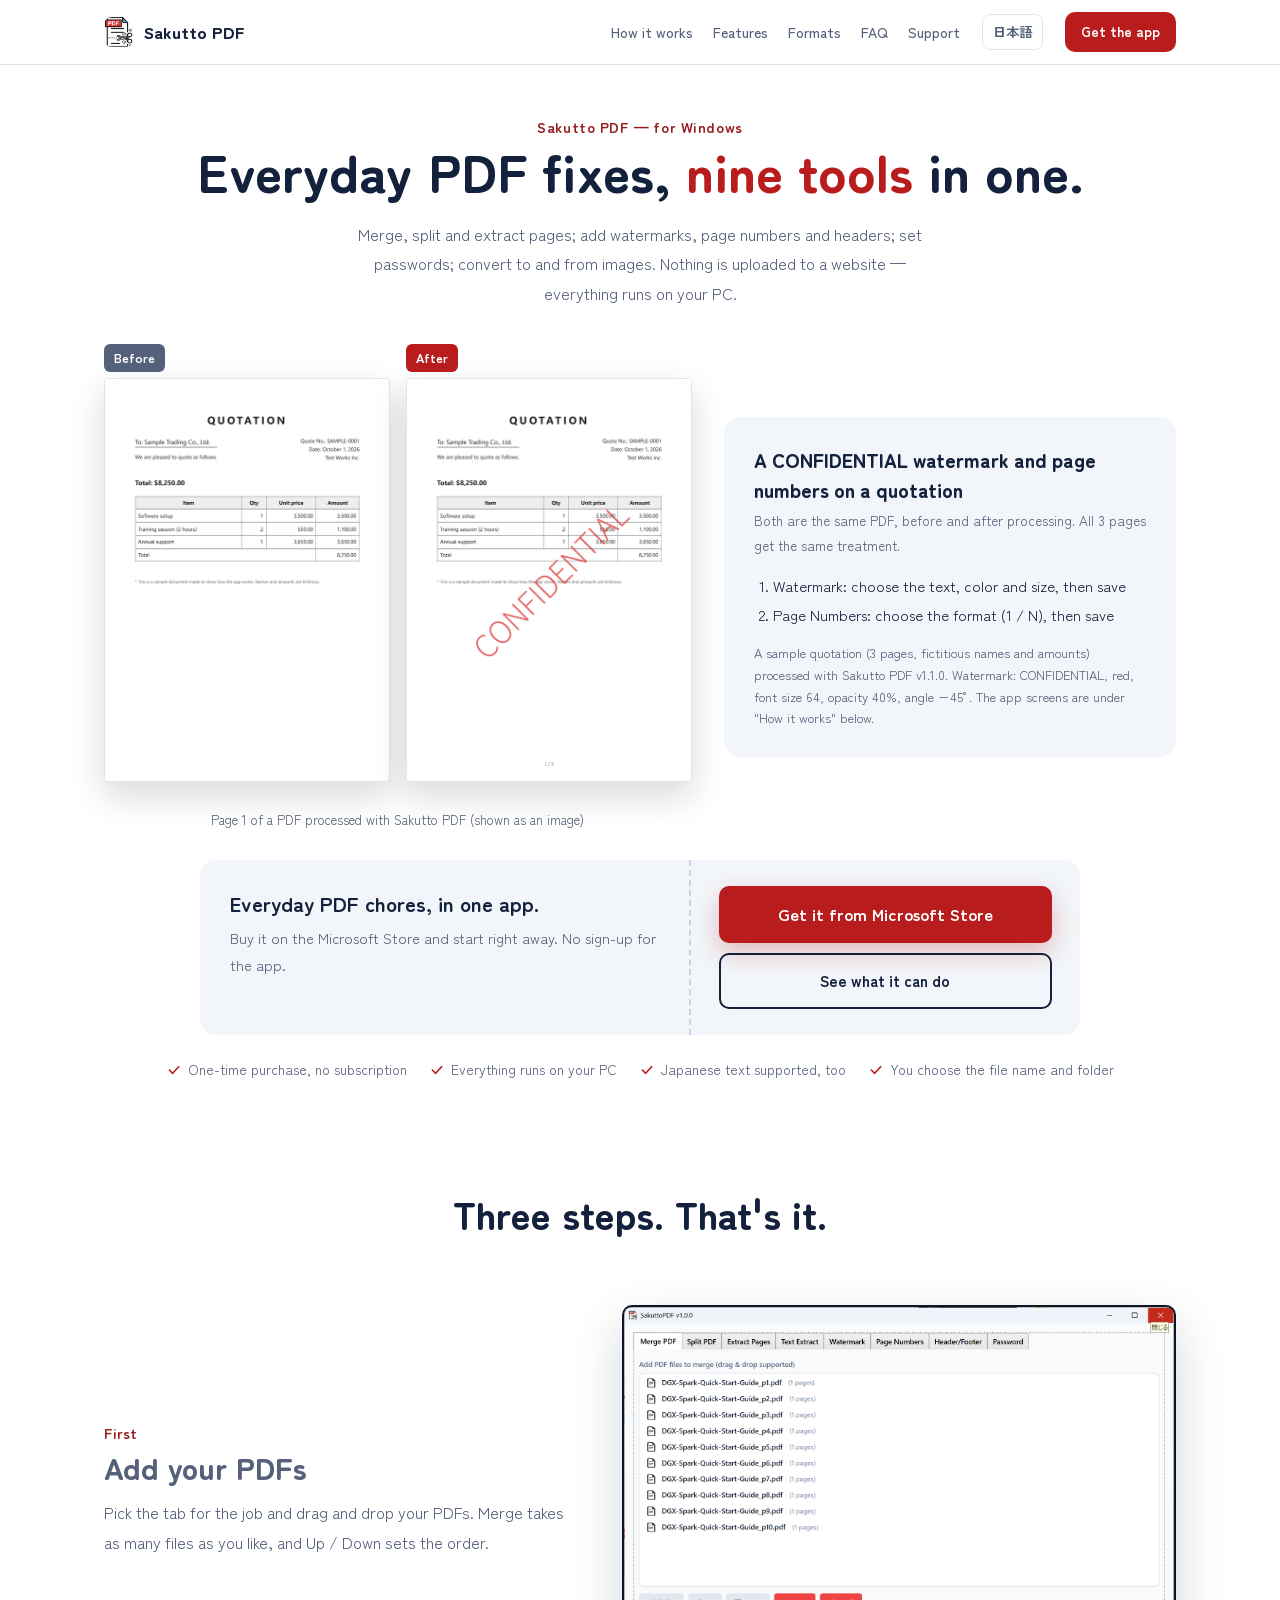
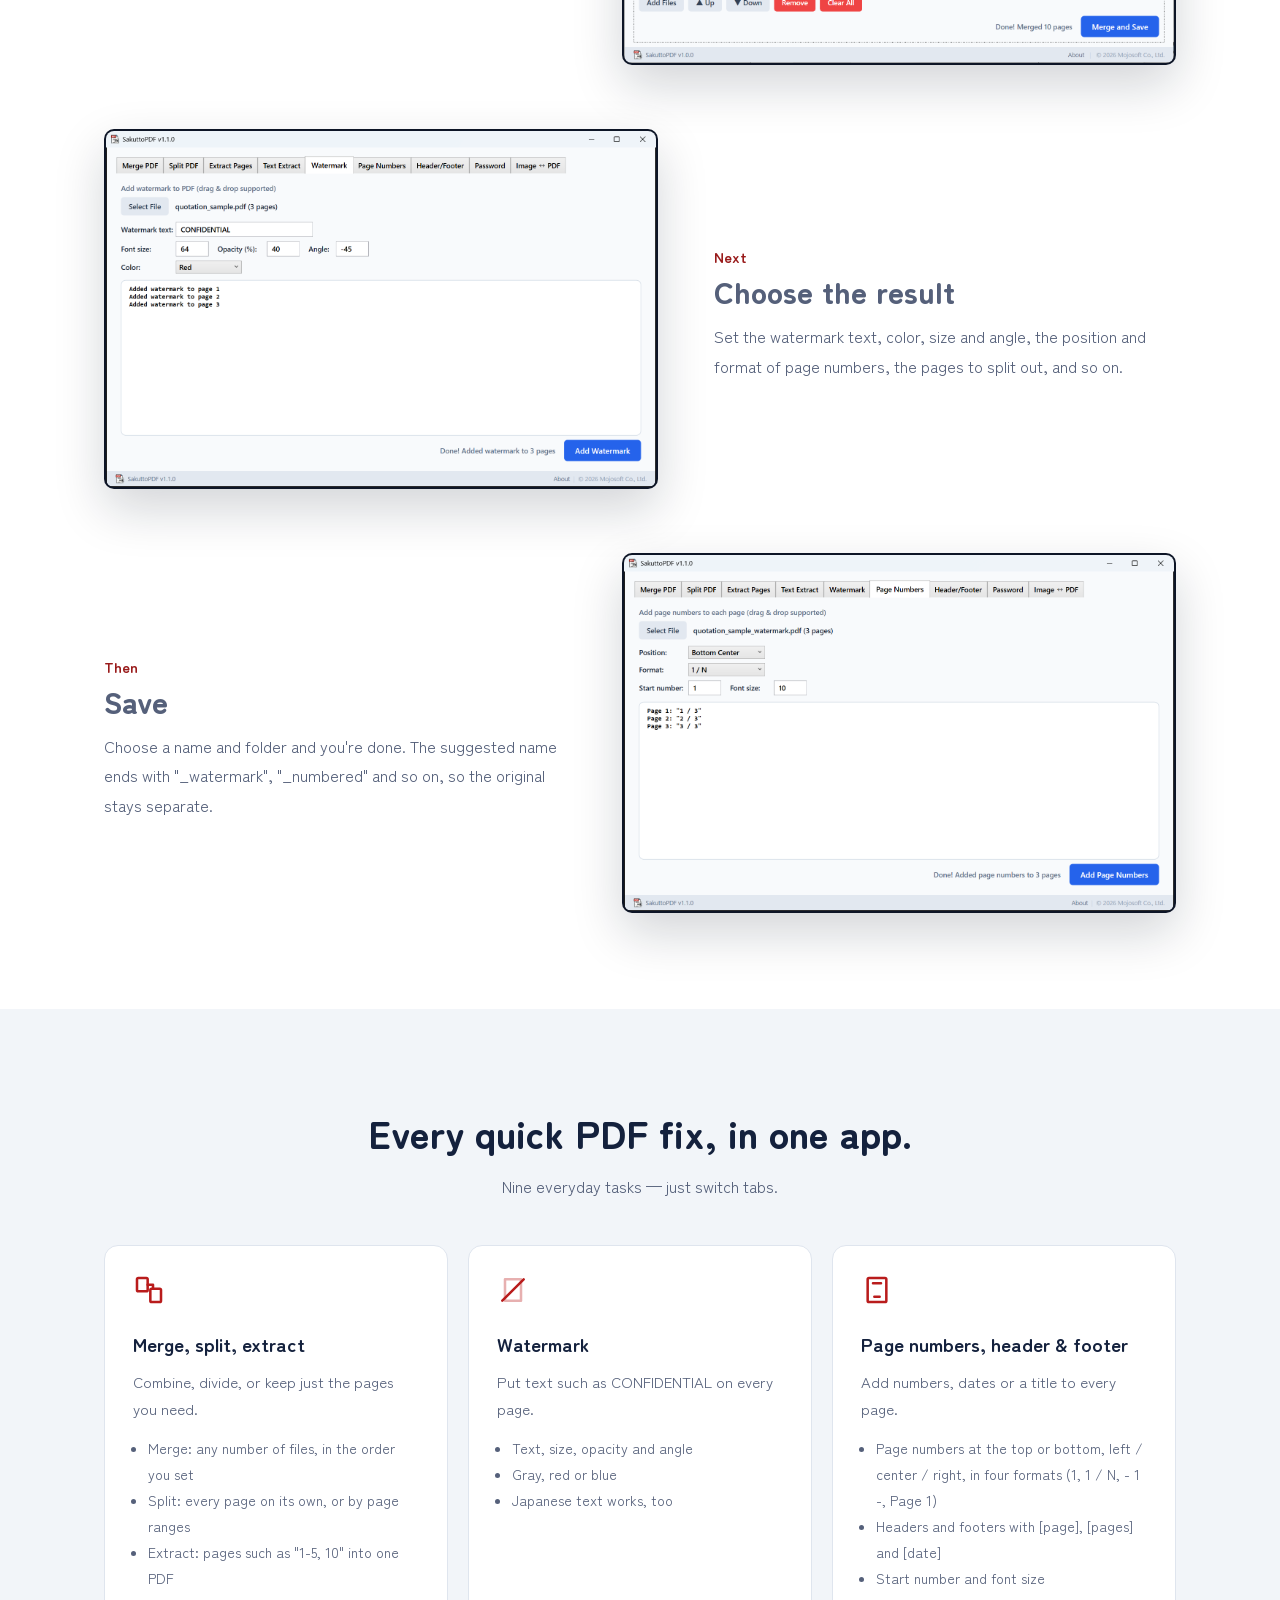
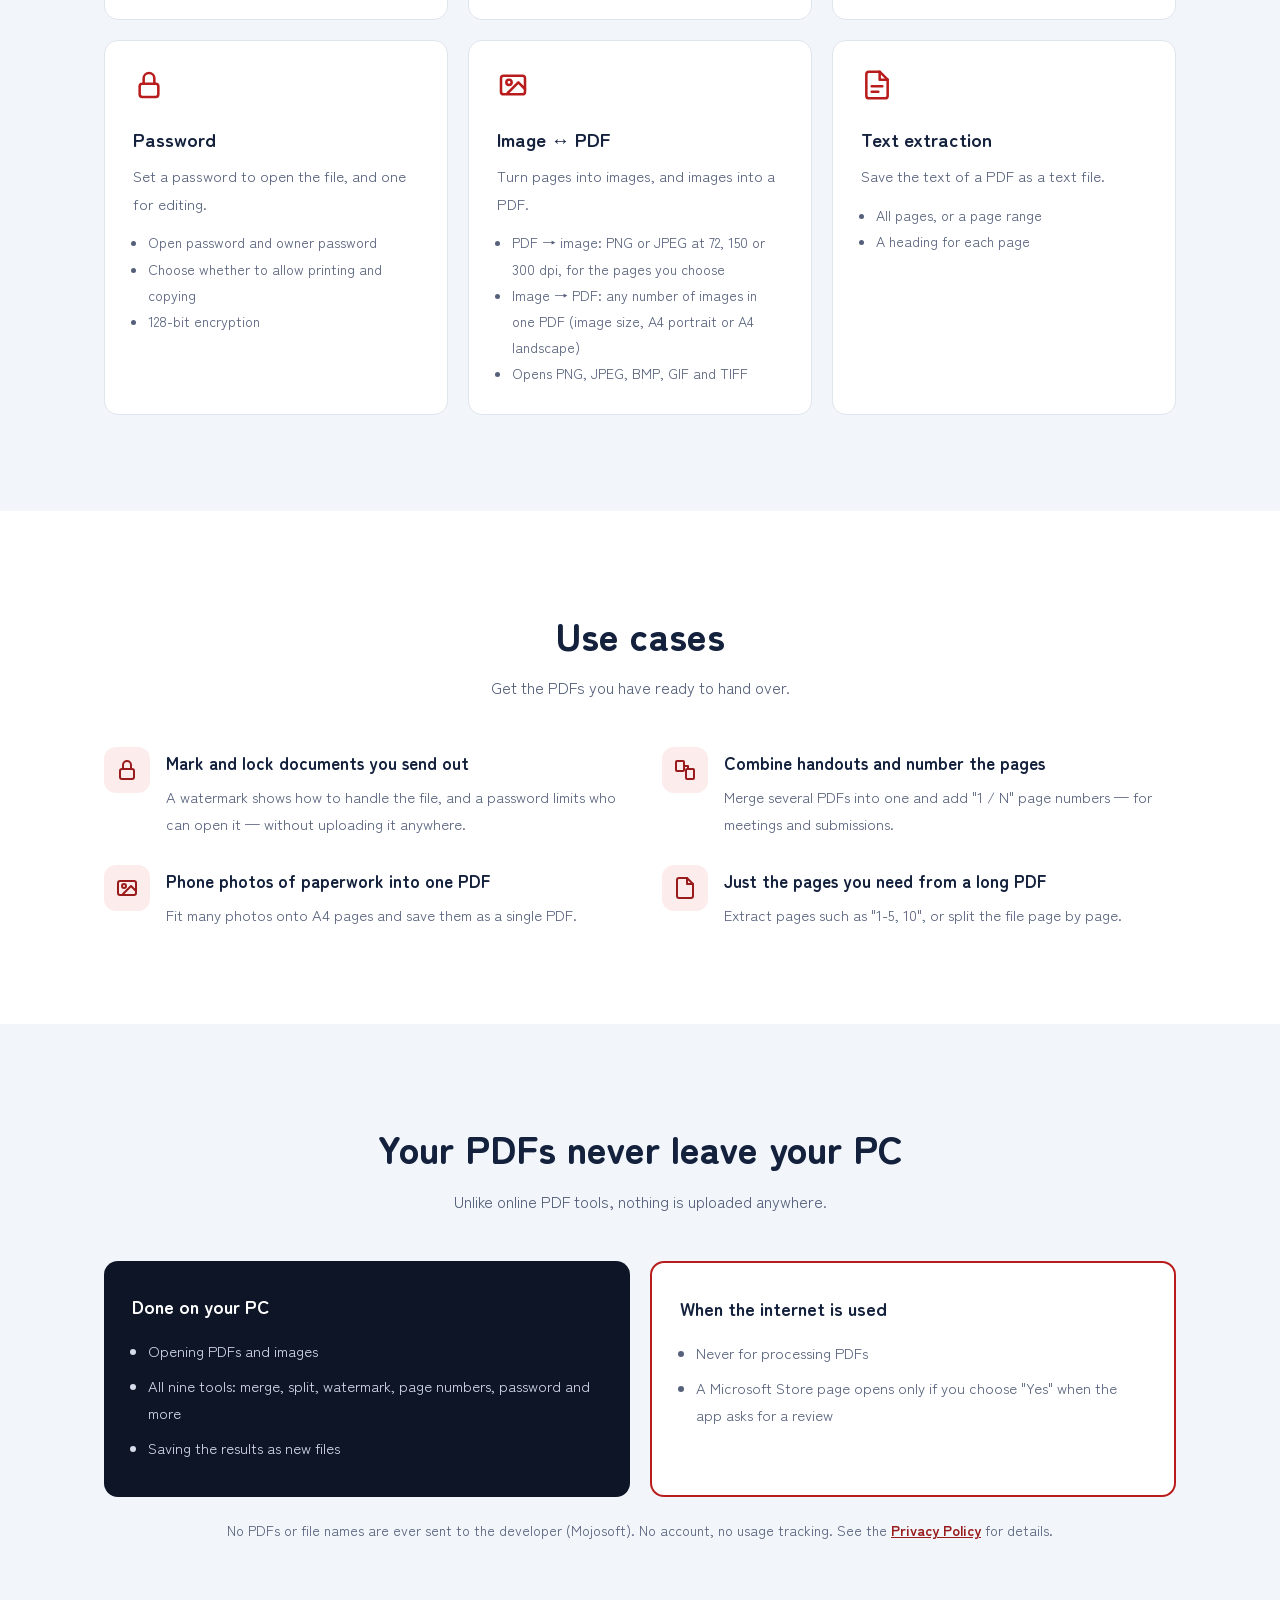
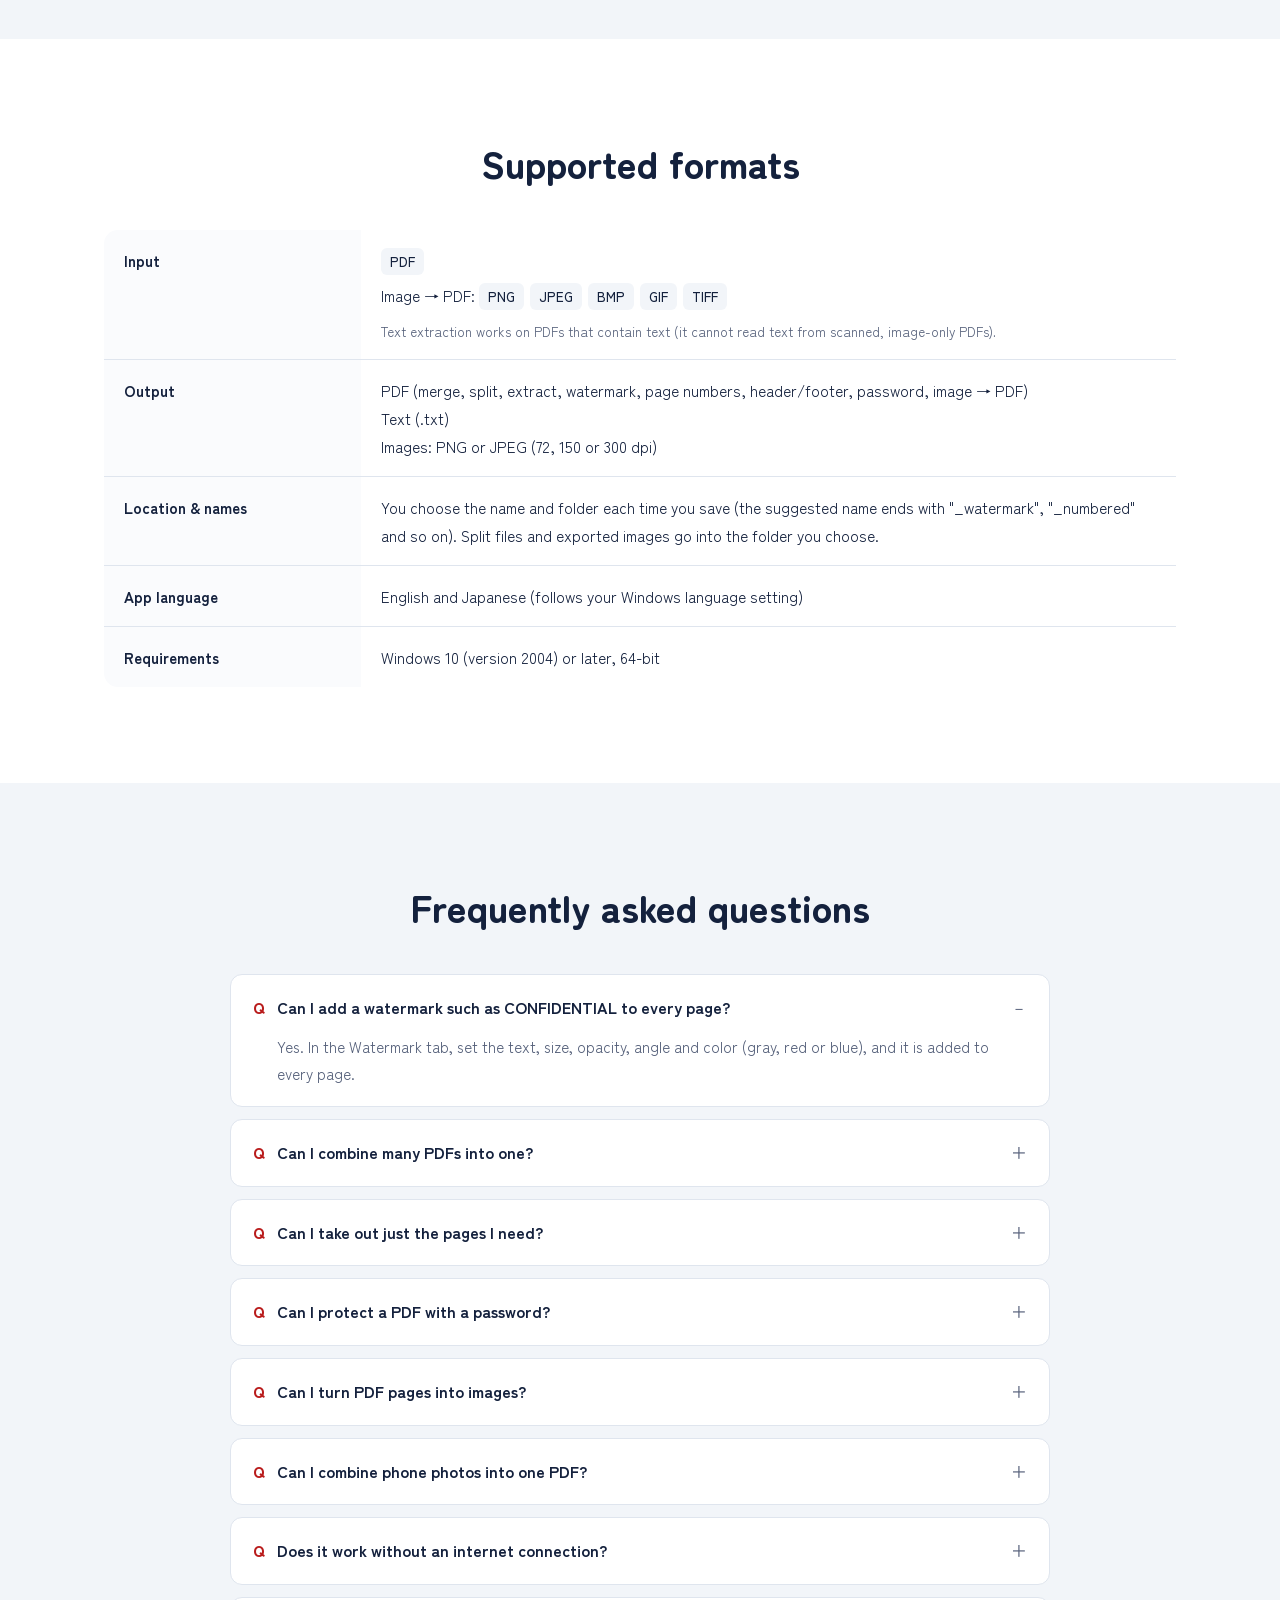
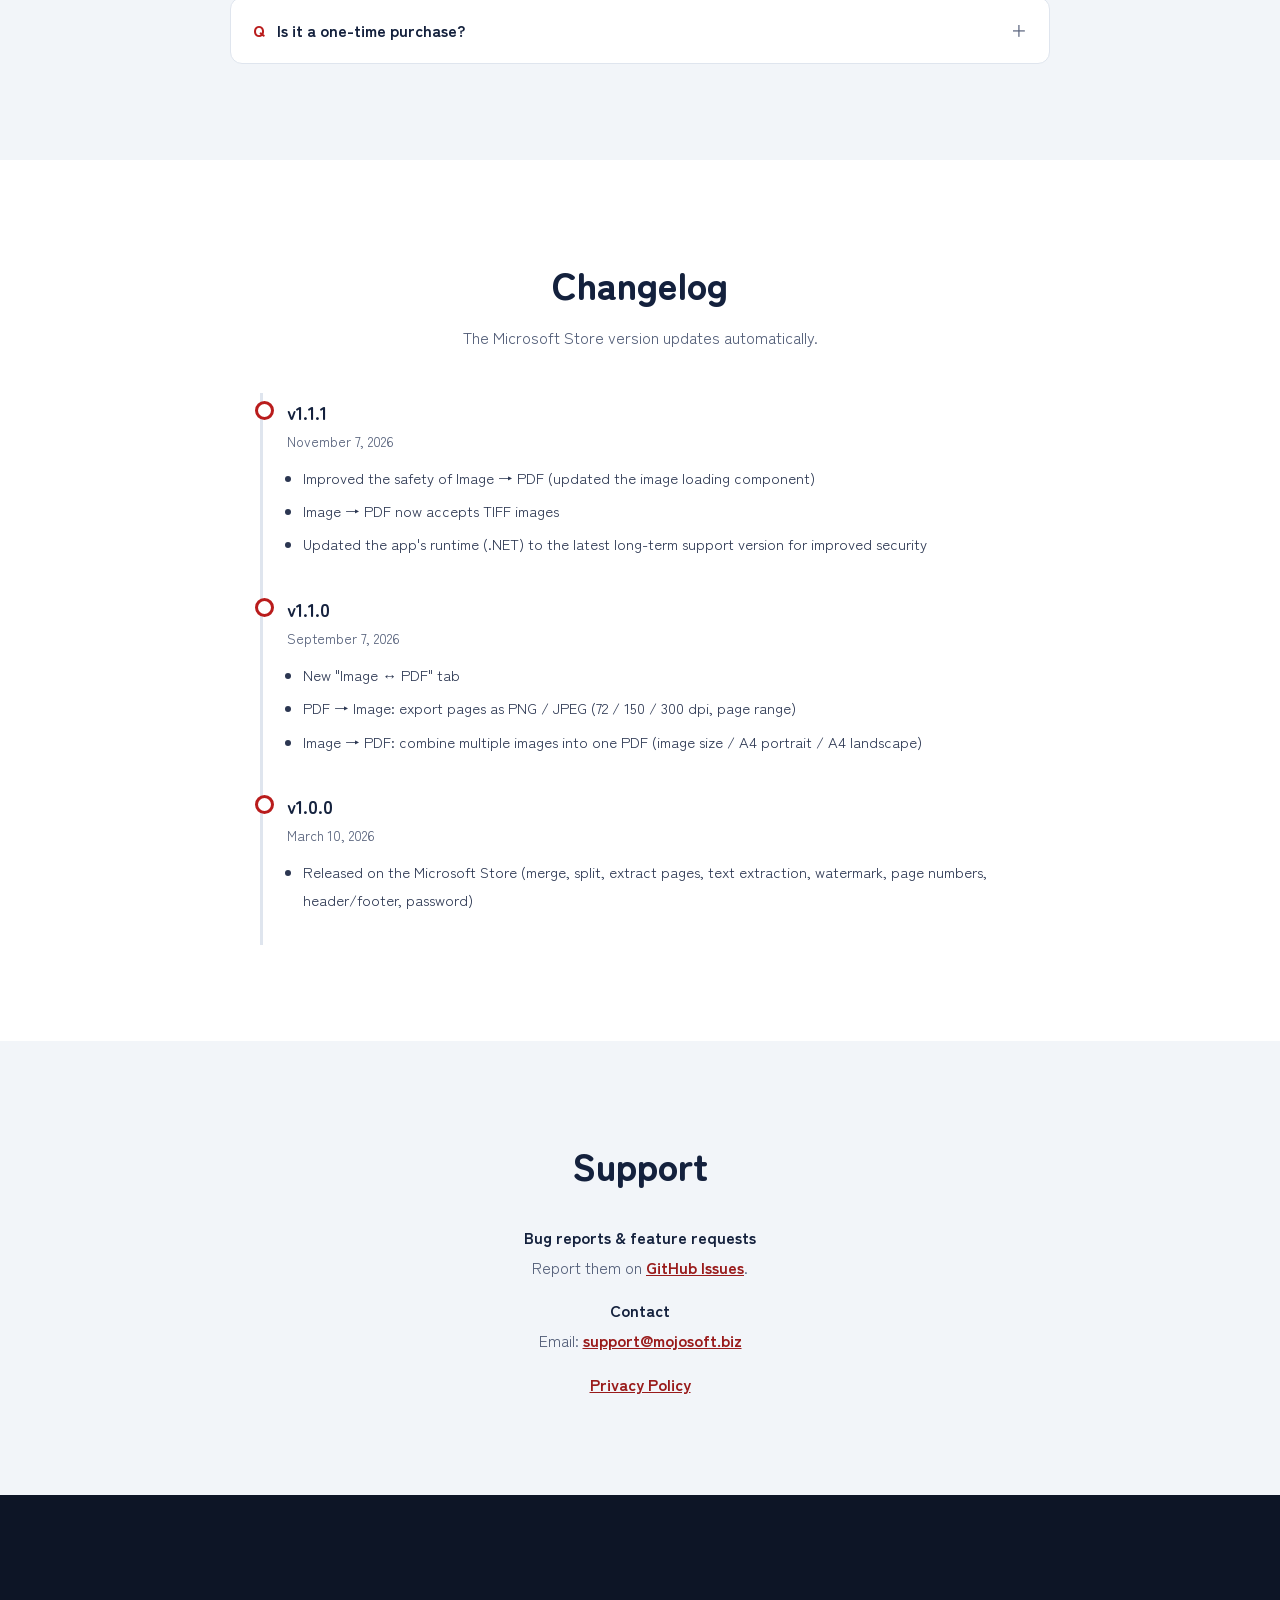
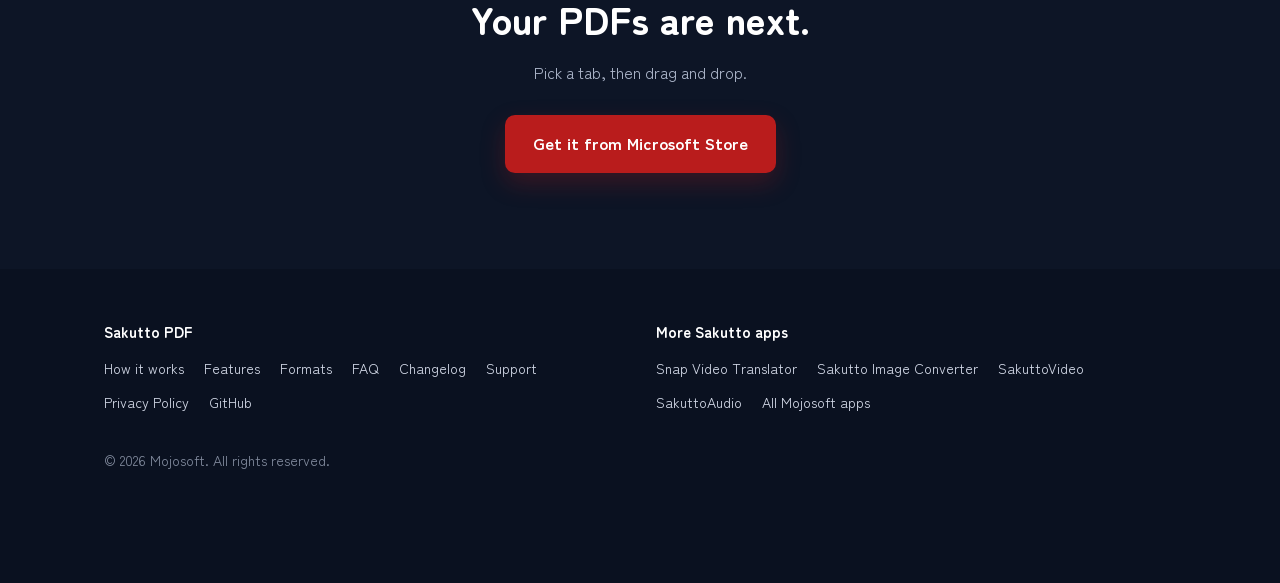
==== commit c98a9663: "docs(lp): 更新履歴に v1.1.1（2026-11-07）を追加 Co-Authored-By: Claude Opus 5.5 <noreply@anthropic.com>" ====
--- a/en/index.html
+++ b/en/index.html
@@ -213,6 +213,14 @@
   <div class="center"><h2 class="h2">Changelog</h2><p class="sub">The Microsoft Store version updates automatically.</p></div>
   <div class="log">
     <article>
+      <h3>v1.1.1</h3><time datetime="2026-11-07">November 7, 2026</time>
+      <ul>
+        <li>Improved the safety of Image → PDF (updated the image loading component)</li>
+        <li>Image → PDF now accepts TIFF images</li>
+        <li>Updated the app's runtime (.NET) to the latest long-term support version for improved security</li>
+      </ul>
+    </article>
+    <article>
       <h3>v1.1.0</h3><time datetime="2026-09-07">September 7, 2026</time>
       <ul>
         <li>New "Image ↔ PDF" tab</li>
